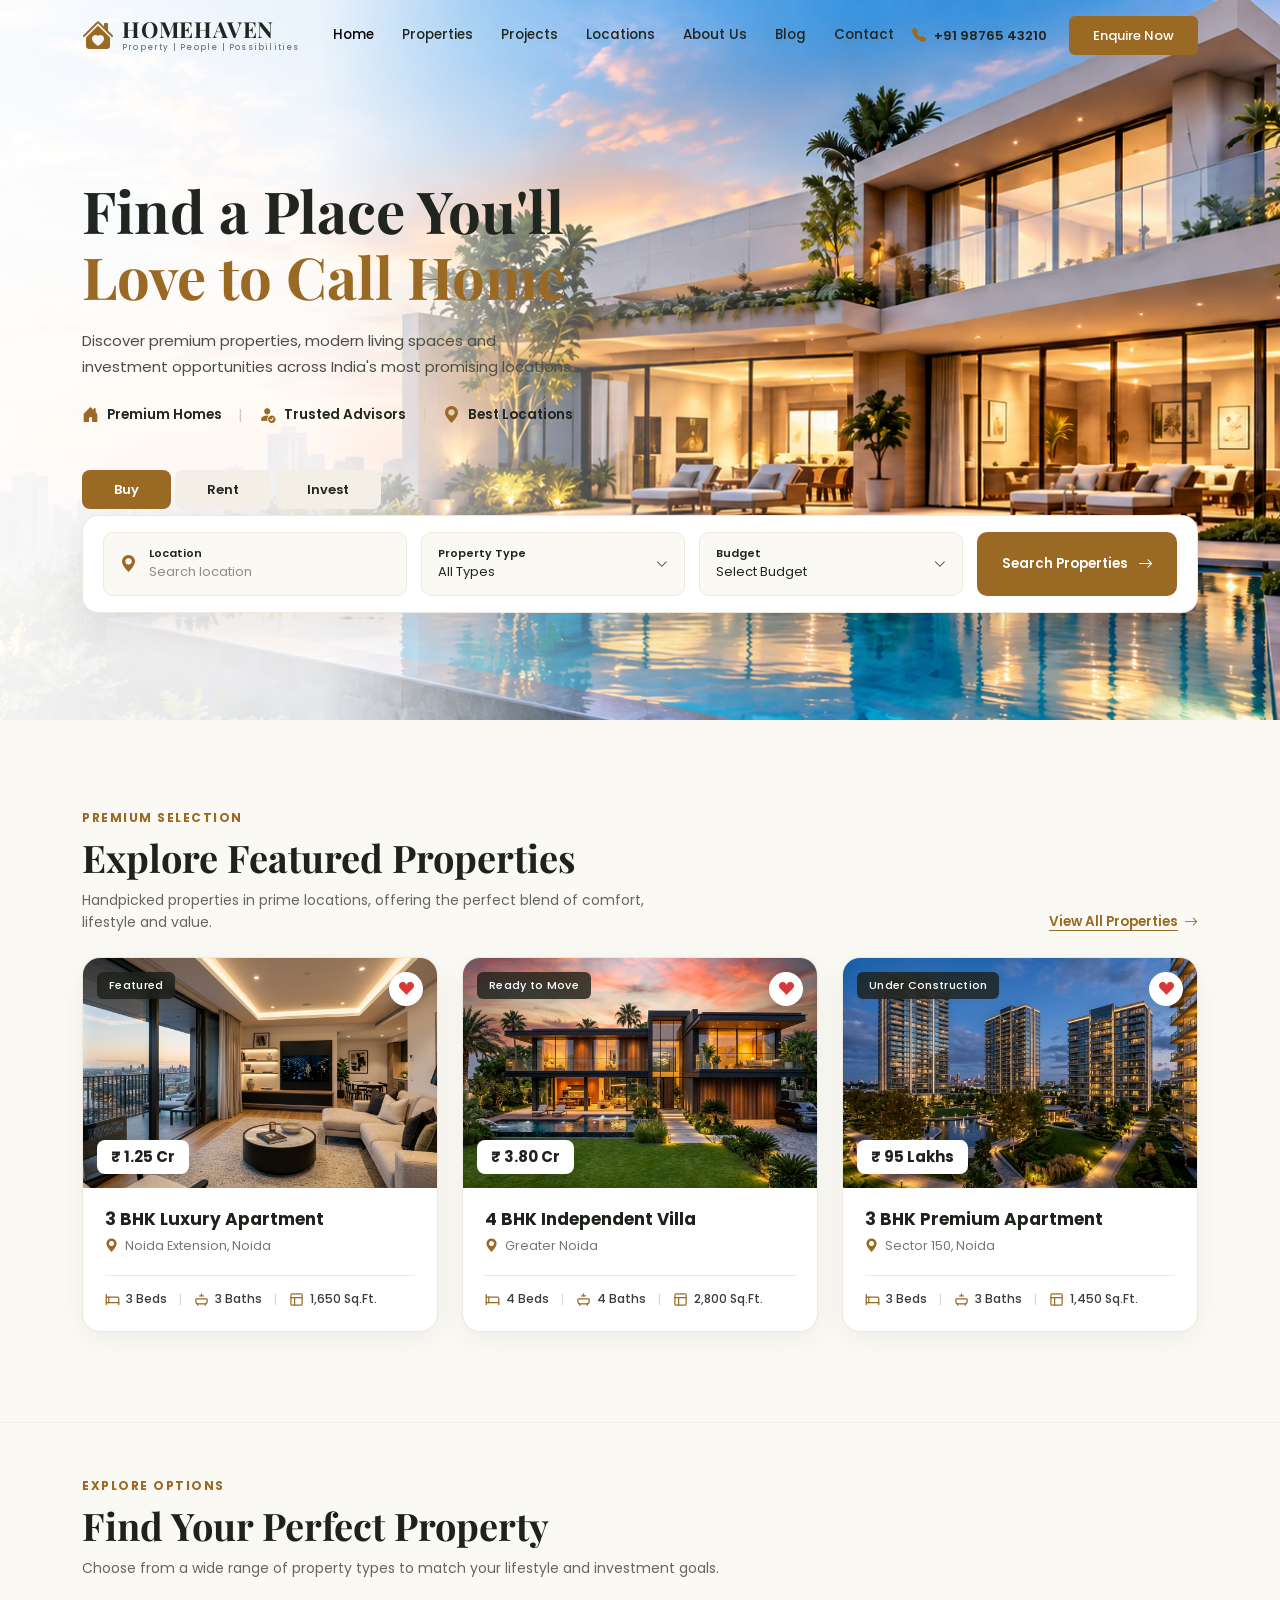
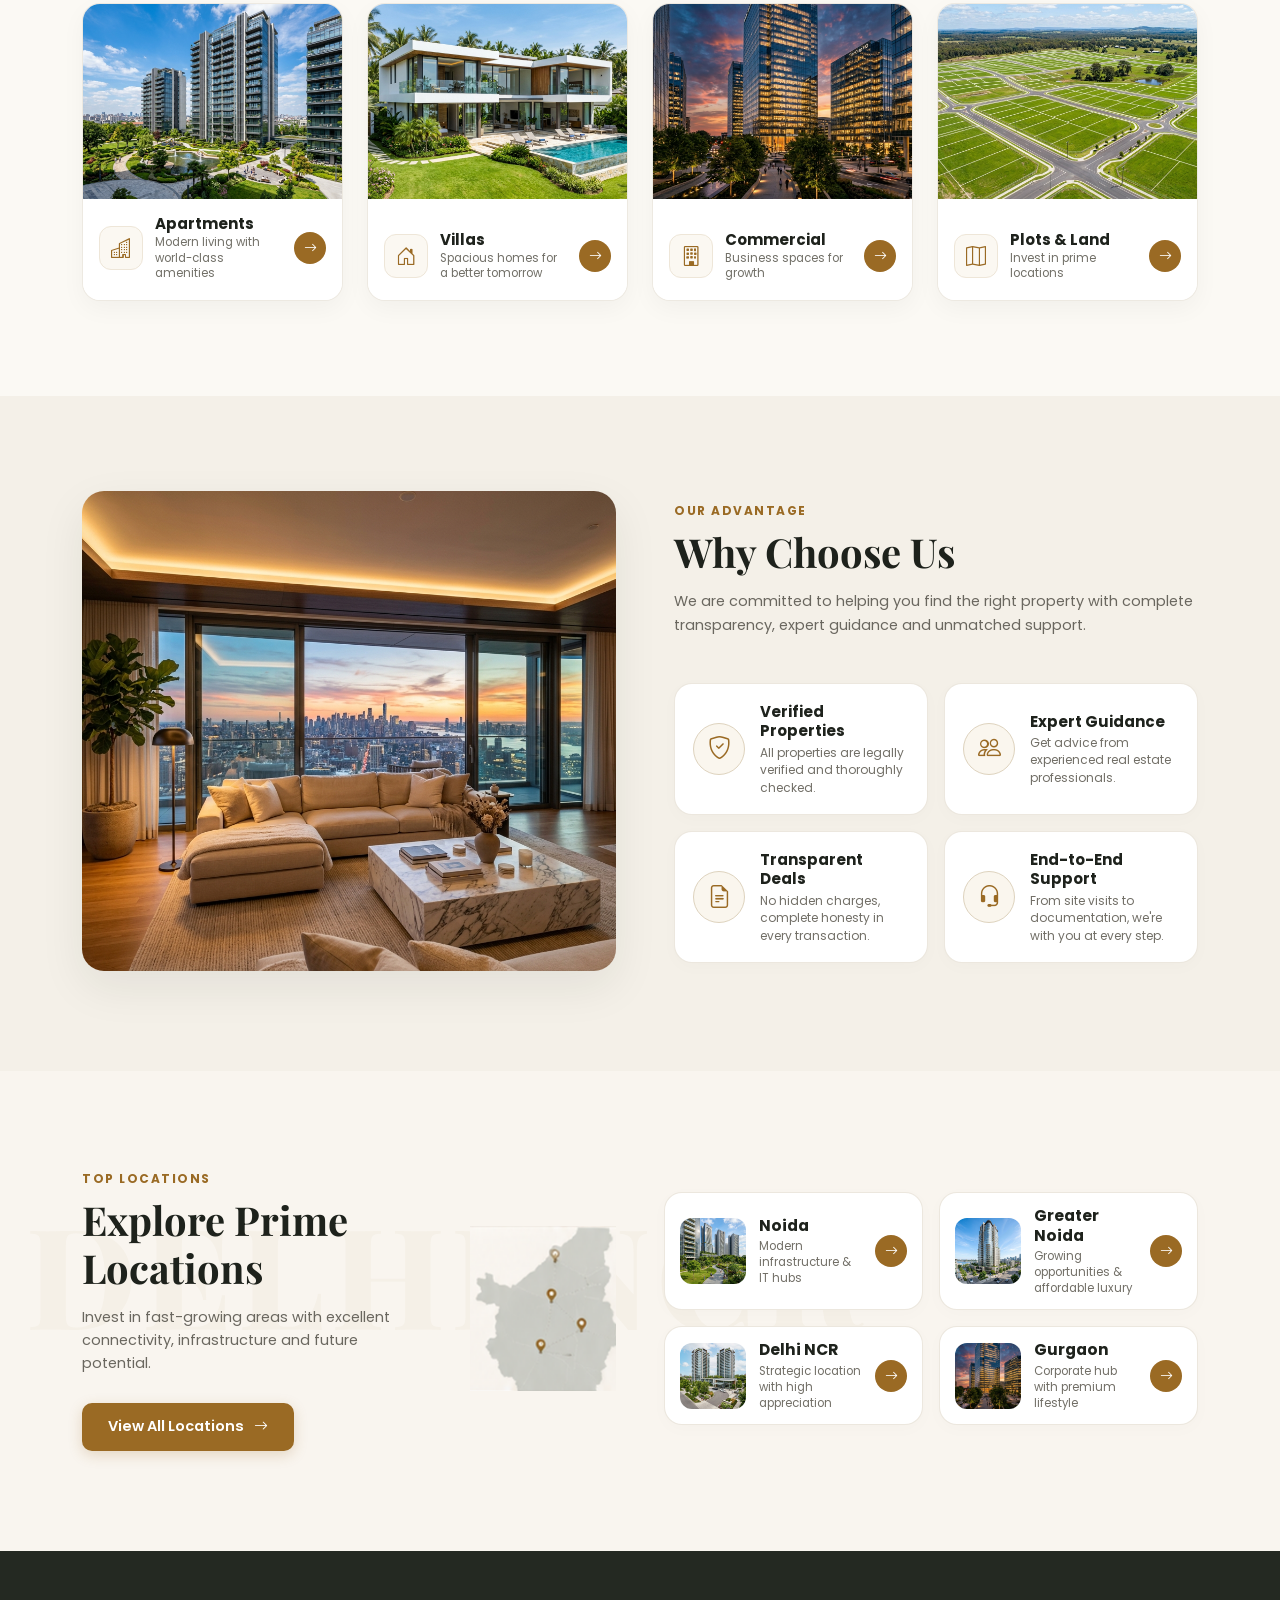
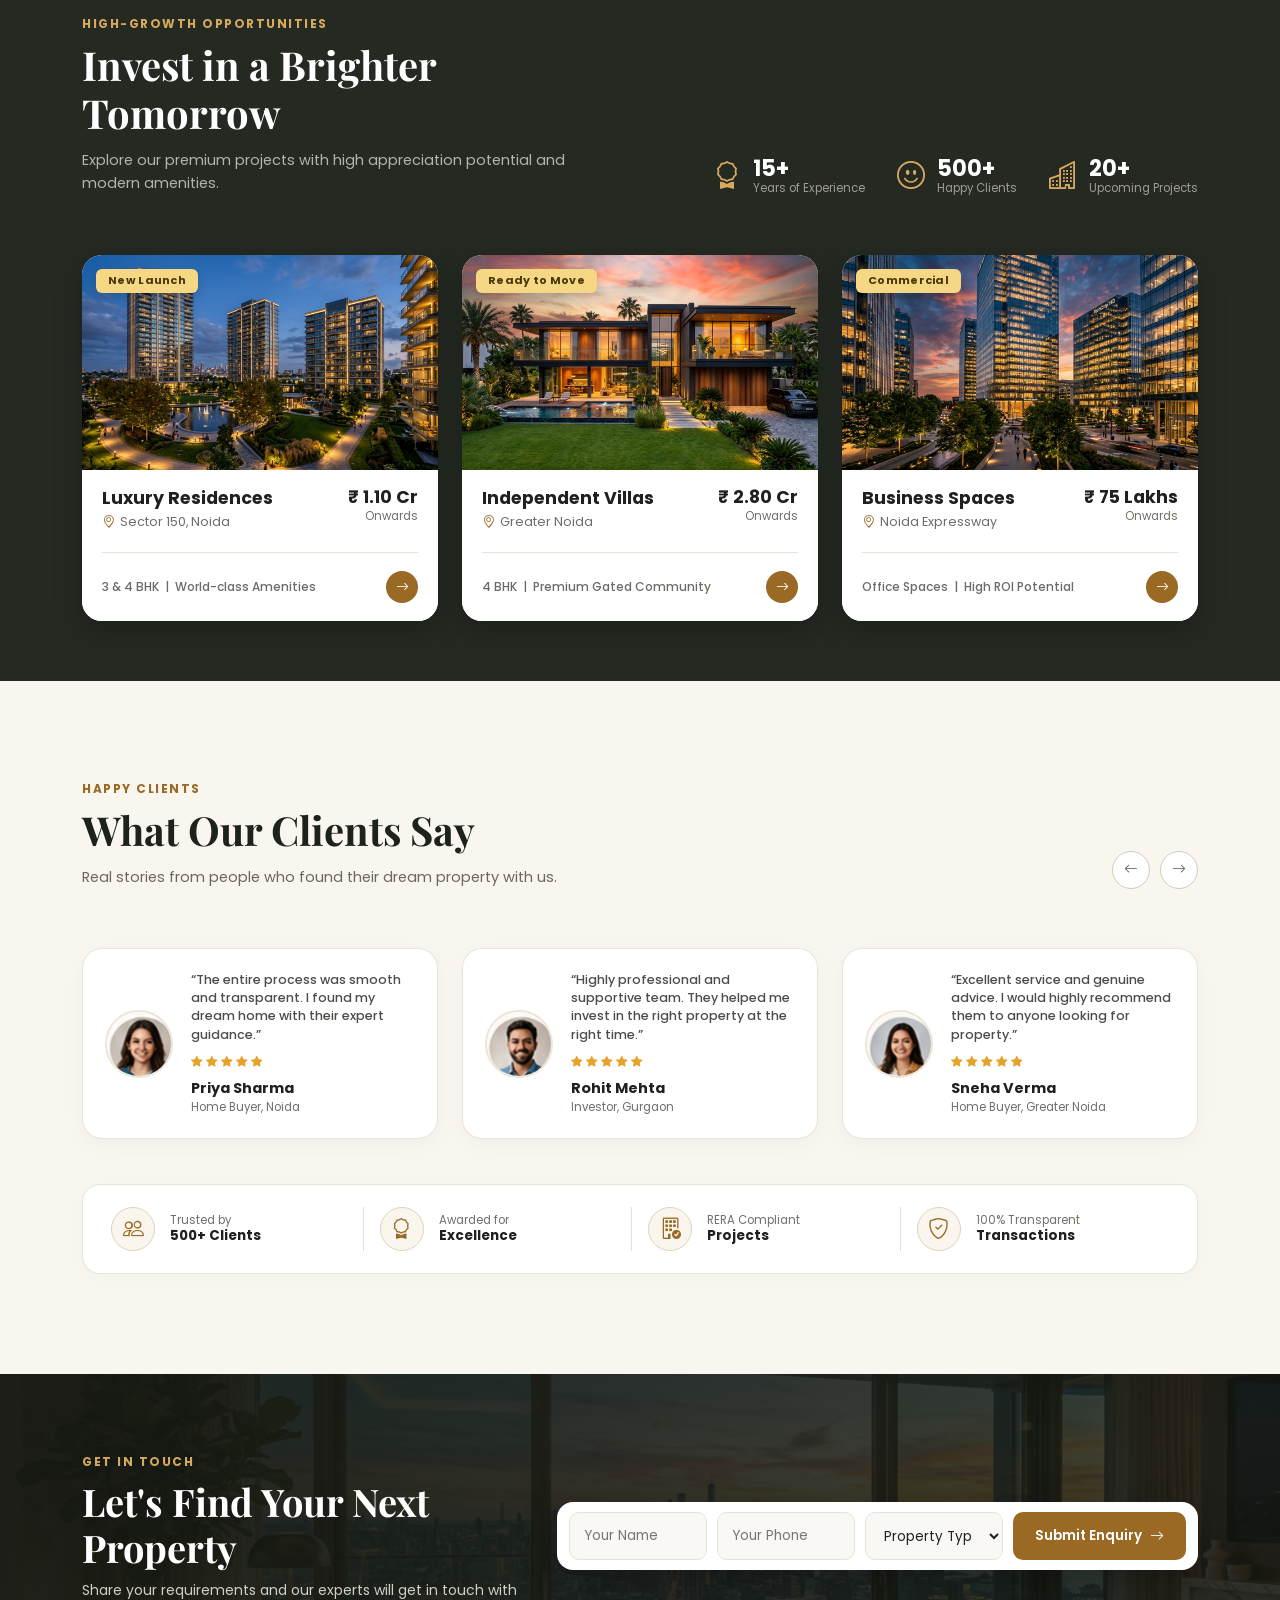
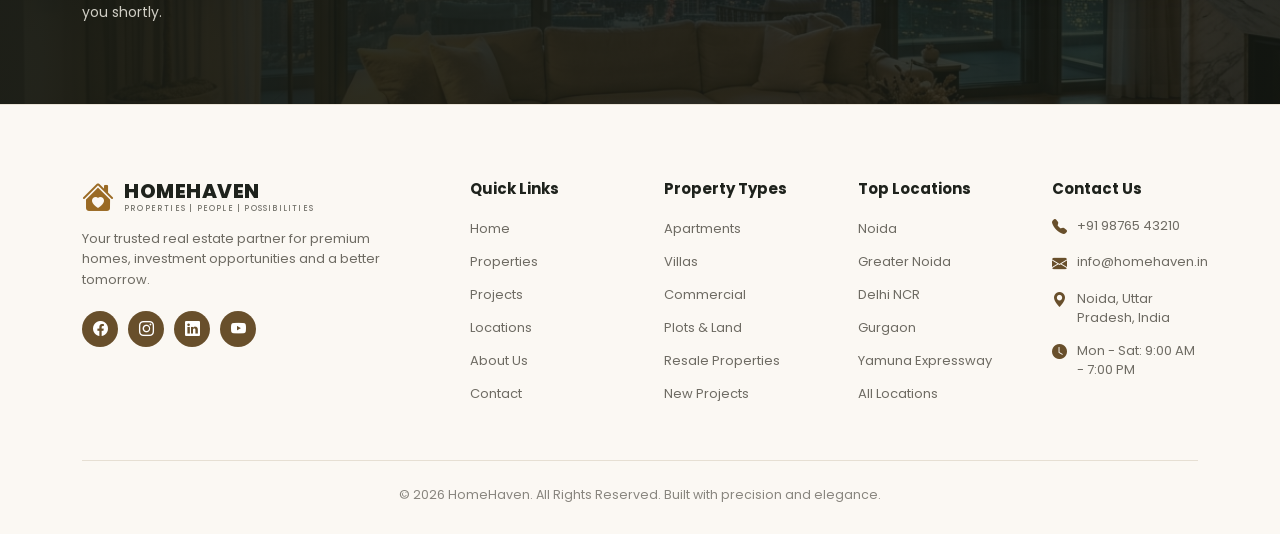
==== index.html @ cf2d2006 "Initial HomeHaven website" ====
<!DOCTYPE html>
<html lang="en">

<head>
    <meta charset="UTF-8">
    <meta name="viewport" content="width=device-width, initial-scale=1.0">

    <title>HomeHaven | Premium Real Estate</title>

    <!-- Bootstrap CSS -->
    <link href="https://cdn.jsdelivr.net/npm/bootstrap@5.3.3/dist/css/bootstrap.min.css" rel="stylesheet">

    <!-- Bootstrap Icons -->
    <link rel="stylesheet" href="https://cdn.jsdelivr.net/npm/bootstrap-icons@1.11.3/font/bootstrap-icons.min.css">

    <!-- Google Fonts -->
    <link rel="preconnect" href="https://fonts.googleapis.com">

    <link
        href="https://fonts.googleapis.com/css2?family=Playfair+Display:wght@400;500;600;700&family=Poppins:wght@300;400;500;600;700&display=swap"
        rel="stylesheet">

    <!-- Main CSS -->
    <link rel="stylesheet" href="css/style.css">

    <!-- Responsive CSS -->
    <link rel="stylesheet" href="css/responsive.css">

</head>

<body>


    <!-- =====================================================
         NAVBAR
    ====================================================== -->

    <header class="main-header">

        <nav class="navbar navbar-expand-lg">

            <div class="container">

                <!-- Logo -->
                <a href="#" class="navbar-brand brand-logo">

                    <div class="brand-icon">
                        <i class="bi bi-house-heart-fill"></i>
                    </div>

                    <div class="brand-content">
                        <h1>HOMEHAVEN</h1>
                        <span>Property | People | Possibilities</span>
                    </div>

                </a>


                <!-- Mobile Toggle -->
                <button class="navbar-toggler" type="button" data-bs-toggle="collapse" data-bs-target="#mainNavbar"
                    aria-controls="mainNavbar" aria-expanded="false" aria-label="Toggle navigation">

                    <i class="bi bi-list"></i>

                </button>


                <!-- Navigation -->
                <div class="collapse navbar-collapse" id="mainNavbar">

                    <ul class="navbar-nav mx-auto">

                        <li class="nav-item">
                            <a class="nav-link active" href="#home">
                                Home
                            </a>
                        </li>

                        <li class="nav-item">
                            <a class="nav-link" href="#properties">
                                Properties
                            </a>
                        </li>

                        <li class="nav-item">
                            <a class="nav-link" href="#projects">
                                Projects
                            </a>
                        </li>

                        <li class="nav-item">
                            <a class="nav-link" href="#locations">
                                Locations
                            </a>
                        </li>

                        <li class="nav-item">
                            <a class="nav-link" href="#about">
                                About Us
                            </a>
                        </li>

                        <li class="nav-item">
                            <a class="nav-link" href="#blog">
                                Blog
                            </a>
                        </li>

                        <li class="nav-item">
                            <a class="nav-link" href="#contact">
                                Contact
                            </a>
                        </li>

                    </ul>


                    <!-- Navbar Right -->
                    <div class="navbar-right">

                        <a href="tel:+919876543210" class="phone-link">
                            <i class="bi bi-telephone-fill"></i>
                            <span>+91 98765 43210</span>
                        </a>

                        <a href="#contact" class="btn-enquire">
                            Enquire Now
                        </a>

                    </div>

                </div>

            </div>

        </nav>

    </header>



    <!-- =====================================================
         HERO SECTION
    ====================================================== -->

    <main>

        <section class="hero-section" id="home">

            <!-- Background Overlay -->
            <div class="hero-overlay"></div>


            <div class="container hero-container">

                <div class="row align-items-center">

                    <!-- Hero Content -->
                    <div class="col-lg-7">

                        <div class="hero-content">

                            <h1 class="hero-title">
                                Find a Place You'll
                                <br>
                                <span>Love to Call Home</span>
                            </h1>

                            <p class="hero-description">
                                Discover premium properties, modern living spaces and
                                <br class="d-none d-md-block">
                                investment opportunities across India's most promising locations.
                            </p>

                            <!-- Hero Features -->
                            <div class="hero-features">

                                <div class="hero-feature">
                                    <i class="bi bi-house-door-fill"></i>
                                    <span>Premium Homes</span>
                                </div>

                                <span class="feature-divider">|</span>

                                <div class="hero-feature">
                                    <i class="bi bi-person-fill-check"></i>
                                    <span>Trusted Advisors</span>
                                </div>

                                <span class="feature-divider">|</span>

                                <div class="hero-feature">
                                    <i class="bi bi-geo-alt-fill"></i>
                                    <span>Best Locations</span>
                                </div>

                            </div>

                        </div>

                    </div>

                </div>


                <!-- =================================================
                     PROPERTY SEARCH BOX
                ================================================== -->

                <div class="property-search-wrapper">

                    <!-- Search Tabs -->
                    <div class="search-tabs">

                        <button type="button" class="search-tab active" data-search-type="buy">
                            Buy
                        </button>

                        <button type="button" class="search-tab" data-search-type="rent">
                            Rent
                        </button>

                        <button type="button" class="search-tab" data-search-type="invest">
                            Invest
                        </button>

                    </div>


                    <!-- Search Form Card -->
                    <div class="search-card">

                        <form class="property-search-form">

                            <!-- Location -->
                            <div class="search-field-box">

                                <div class="search-field-icon">
                                    <i class="bi bi-geo-alt-fill"></i>
                                </div>

                                <div class="search-field-inner">
                                    <label for="searchLocation" class="field-label">Location</label>
                                    <input type="text" id="searchLocation" name="location" placeholder="Search location" class="field-input">
                                </div>

                            </div>


                            <!-- Property Type -->
                            <div class="search-field-box">

                                <div class="search-field-inner">
                                    <label for="searchType" class="field-label">Property Type</label>
                                    <select id="searchType" name="propertyType" class="field-select">
                                        <option value="all">All Types</option>
                                        <option value="apartment">Apartments</option>
                                        <option value="villa">Villas</option>
                                        <option value="commercial">Commercial</option>
                                        <option value="plots">Plots & Land</option>
                                    </select>
                                </div>

                                <i class="bi bi-chevron-down field-chevron"></i>

                            </div>


                            <!-- Budget -->
                            <div class="search-field-box">

                                <div class="search-field-inner">
                                    <label for="searchBudget" class="field-label">Budget</label>
                                    <select id="searchBudget" name="budget" class="field-select">
                                        <option value="">Select Budget</option>
                                        <option value="under-50l">Under ₹50 Lakhs</option>
                                        <option value="50l-1cr">₹50 Lakhs - ₹1 Cr</option>
                                        <option value="1cr-2cr">₹1 Cr - ₹2 Cr</option>
                                        <option value="2cr-plus">₹2 Cr+</option>
                                    </select>
                                </div>

                                <i class="bi bi-chevron-down field-chevron"></i>

                            </div>


                            <!-- Search Button -->
                            <button type="submit" class="search-submit-btn">
                                <span>Search Properties</span>
                                <i class="bi bi-arrow-right"></i>
                            </button>

                        </form>

                    </div>

                </div>

            </div>

        </section>


        <!-- =====================================================
             SECTION 02: FEATURED PROPERTIES
        ====================================================== -->

        <section id="properties" class="featured-properties-section">

            <div class="container">

                <!-- Section Header -->
                <div class="row align-items-end section-header-row mb-4">

                    <div class="col-lg-8">
                        <span class="section-tag-gold">PREMIUM SELECTION</span>
                        <h2 class="featured-section-title">Explore Featured Properties</h2>
                        <p class="featured-section-desc">
                            Handpicked properties in prime locations, offering the perfect blend of comfort, lifestyle and value.
                        </p>
                    </div>

                    <div class="col-lg-4 text-lg-end mt-3 mt-lg-0">
                        <a href="#properties" class="view-all-link">
                            View All Properties <i class="bi bi-arrow-right"></i>
                        </a>
                    </div>

                </div>


                <!-- Property Cards Row -->
                <div class="row g-4">

                    <!-- Property Card 1 -->
                    <div class="col-lg-4 col-md-6">

                        <div class="featured-property-card">

                            <div class="property-img-wrap">

                                <img src="images/property-1.jpg" alt="3 BHK Luxury Apartment" loading="lazy">

                                <span class="property-tag-badge">Featured</span>

                                <button type="button" class="wishlist-btn active" title="Save Property" aria-label="Save Property">
                                    <i class="bi bi-suit-heart-fill"></i>
                                </button>

                                <div class="property-price-badge">
                                    ₹ 1.25 Cr
                                </div>

                            </div>

                            <div class="property-info-wrap">

                                <h3 class="property-card-name">3 BHK Luxury Apartment</h3>

                                <div class="property-location-tag">
                                    <i class="bi bi-geo-alt-fill"></i>
                                    <span>Noida Extension, Noida</span>
                                </div>

                                <div class="property-spec-chips">

                                    <div class="spec-unit">
                                        <svg width="15" height="15" viewBox="0 0 24 24" fill="none" stroke="currentColor" stroke-width="2" stroke-linecap="round" stroke-linejoin="round"><path d="M2 4v16"/><path d="M2 8h18a2 2 0 0 1 2 2v10"/><path d="M2 17h20"/><path d="M6 8v9"/></svg>
                                        <span>3 Beds</span>
                                    </div>

                                    <span class="spec-sep">|</span>

                                    <div class="spec-unit">
                                        <svg width="15" height="15" viewBox="0 0 24 24" fill="none" stroke="currentColor" stroke-width="2" stroke-linecap="round" stroke-linejoin="round"><path d="M9 6h6"/><path d="M12 3v3"/><path d="M4 11h16a1 1 0 0 1 1 1v3a4 4 0 0 1-4 4H7a4 4 0 0 1-4-4v-3a1 1 0 0 1 1-1z"/><path d="M6 19v2"/><path d="M18 19v2"/></svg>
                                        <span>3 Baths</span>
                                    </div>

                                    <span class="spec-sep">|</span>

                                    <div class="spec-unit">
                                        <svg width="15" height="15" viewBox="0 0 24 24" fill="none" stroke="currentColor" stroke-width="2"><rect x="3" y="3" width="18" height="18" rx="2"/><path d="M3 9h18"/><path d="M9 21V9"/></svg>
                                        <span>1,650 Sq.Ft.</span>
                                    </div>

                                </div>

                            </div>

                        </div>

                    </div>


                    <!-- Property Card 2 -->
                    <div class="col-lg-4 col-md-6">

                        <div class="featured-property-card">

                            <div class="property-img-wrap">

                                <img src="images/property-2.jpg" alt="4 BHK Independent Villa" loading="lazy">

                                <span class="property-tag-badge">Ready to Move</span>

                                <button type="button" class="wishlist-btn active" title="Save Property" aria-label="Save Property">
                                    <i class="bi bi-suit-heart-fill"></i>
                                </button>

                                <div class="property-price-badge">
                                    ₹ 3.80 Cr
                                </div>

                            </div>

                            <div class="property-info-wrap">

                                <h3 class="property-card-name">4 BHK Independent Villa</h3>

                                <div class="property-location-tag">
                                    <i class="bi bi-geo-alt-fill"></i>
                                    <span>Greater Noida</span>
                                </div>

                                <div class="property-spec-chips">

                                    <div class="spec-unit">
                                        <svg width="15" height="15" viewBox="0 0 24 24" fill="none" stroke="currentColor" stroke-width="2" stroke-linecap="round" stroke-linejoin="round"><path d="M2 4v16"/><path d="M2 8h18a2 2 0 0 1 2 2v10"/><path d="M2 17h20"/><path d="M6 8v9"/></svg>
                                        <span>4 Beds</span>
                                    </div>

                                    <span class="spec-sep">|</span>

                                    <div class="spec-unit">
                                        <svg width="15" height="15" viewBox="0 0 24 24" fill="none" stroke="currentColor" stroke-width="2" stroke-linecap="round" stroke-linejoin="round"><path d="M9 6h6"/><path d="M12 3v3"/><path d="M4 11h16a1 1 0 0 1 1 1v3a4 4 0 0 1-4 4H7a4 4 0 0 1-4-4v-3a1 1 0 0 1 1-1z"/><path d="M6 19v2"/><path d="M18 19v2"/></svg>
                                        <span>4 Baths</span>
                                    </div>

                                    <span class="spec-sep">|</span>

                                    <div class="spec-unit">
                                        <svg width="15" height="15" viewBox="0 0 24 24" fill="none" stroke="currentColor" stroke-width="2"><rect x="3" y="3" width="18" height="18" rx="2"/><path d="M3 9h18"/><path d="M9 21V9"/></svg>
                                        <span>2,800 Sq.Ft.</span>
                                    </div>

                                </div>

                            </div>

                        </div>

                    </div>


                    <!-- Property Card 3 -->
                    <div class="col-lg-4 col-md-6">

                        <div class="featured-property-card">

                            <div class="property-img-wrap">

                                <img src="images/property-3.jpg" alt="3 BHK Premium Apartment" loading="lazy">

                                <span class="property-tag-badge">Under Construction</span>

                                <button type="button" class="wishlist-btn active" title="Save Property" aria-label="Save Property">
                                    <i class="bi bi-suit-heart-fill"></i>
                                </button>

                                <div class="property-price-badge">
                                    ₹ 95 Lakhs
                                </div>

                            </div>

                            <div class="property-info-wrap">

                                <h3 class="property-card-name">3 BHK Premium Apartment</h3>

                                <div class="property-location-tag">
                                    <i class="bi bi-geo-alt-fill"></i>
                                    <span>Sector 150, Noida</span>
                                </div>

                                <div class="property-spec-chips">

                                    <div class="spec-unit">
                                        <svg width="15" height="15" viewBox="0 0 24 24" fill="none" stroke="currentColor" stroke-width="2" stroke-linecap="round" stroke-linejoin="round"><path d="M2 4v16"/><path d="M2 8h18a2 2 0 0 1 2 2v10"/><path d="M2 17h20"/><path d="M6 8v9"/></svg>
                                        <span>3 Beds</span>
                                    </div>

                                    <span class="spec-sep">|</span>

                                    <div class="spec-unit">
                                        <svg width="15" height="15" viewBox="0 0 24 24" fill="none" stroke="currentColor" stroke-width="2" stroke-linecap="round" stroke-linejoin="round"><path d="M9 6h6"/><path d="M12 3v3"/><path d="M4 11h16a1 1 0 0 1 1 1v3a4 4 0 0 1-4 4H7a4 4 0 0 1-4-4v-3a1 1 0 0 1 1-1z"/><path d="M6 19v2"/><path d="M18 19v2"/></svg>
                                        <span>3 Baths</span>
                                    </div>

                                    <span class="spec-sep">|</span>

                                    <div class="spec-unit">
                                        <svg width="15" height="15" viewBox="0 0 24 24" fill="none" stroke="currentColor" stroke-width="2"><rect x="3" y="3" width="18" height="18" rx="2"/><path d="M3 9h18"/><path d="M9 21V9"/></svg>
                                        <span>1,450 Sq.Ft.</span>
                                    </div>

                                </div>

                            </div>

                        </div>

                    </div>

                </div>

            </div>

        </section>


        <!-- =====================================================
             SECTION 03: EXPLORE PROPERTY TYPES
        ====================================================== -->

        <section id="types" class="property-types-section">

            <div class="container">

                <!-- Section Header -->
                <div class="section-header-wrap mb-4">
                    <span class="section-tag-gold">EXPLORE OPTIONS</span>
                    <h2 class="types-section-title">Find Your Perfect Property</h2>
                    <p class="types-section-desc">
                        Choose from a wide range of property types to match your lifestyle and investment goals.
                    </p>
                </div>


                <!-- Property Types Grid -->
                <div class="row g-4">

                    <!-- Card 1: Apartments -->
                    <div class="col-lg-3 col-md-6">

                        <div class="property-type-card">

                            <div class="type-card-img">
                                <img src="images/cat-1.jpg" alt="Apartments" loading="lazy">
                            </div>

                            <div class="type-card-body">

                                <div class="type-icon-box">
                                    <i class="bi bi-buildings"></i>
                                </div>

                                <div class="type-text-wrap">
                                    <h3 class="type-title">Apartments</h3>
                                    <p class="type-desc">Modern living with world-class amenities</p>
                                </div>

                                <a href="#properties" class="type-arrow-btn" aria-label="Explore Apartments" title="Explore Apartments">
                                    <i class="bi bi-arrow-right"></i>
                                </a>

                            </div>

                        </div>

                    </div>


                    <!-- Card 2: Villas -->
                    <div class="col-lg-3 col-md-6">

                        <div class="property-type-card">

                            <div class="type-card-img">
                                <img src="images/cat-2.jpg" alt="Villas" loading="lazy">
                            </div>

                            <div class="type-card-body">

                                <div class="type-icon-box">
                                    <i class="bi bi-house-door"></i>
                                </div>

                                <div class="type-text-wrap">
                                    <h3 class="type-title">Villas</h3>
                                    <p class="type-desc">Spacious homes for a better tomorrow</p>
                                </div>

                                <a href="#properties" class="type-arrow-btn" aria-label="Explore Villas" title="Explore Villas">
                                    <i class="bi bi-arrow-right"></i>
                                </a>

                            </div>

                        </div>

                    </div>


                    <!-- Card 3: Commercial -->
                    <div class="col-lg-3 col-md-6">

                        <div class="property-type-card">

                            <div class="type-card-img">
                                <img src="images/cat-3.jpg" alt="Commercial" loading="lazy">
                            </div>

                            <div class="type-card-body">

                                <div class="type-icon-box">
                                    <i class="bi bi-building"></i>
                                </div>

                                <div class="type-text-wrap">
                                    <h3 class="type-title">Commercial</h3>
                                    <p class="type-desc">Business spaces for growth</p>
                                </div>

                                <a href="#properties" class="type-arrow-btn" aria-label="Explore Commercial" title="Explore Commercial">
                                    <i class="bi bi-arrow-right"></i>
                                </a>

                            </div>

                        </div>

                    </div>


                    <!-- Card 4: Plots & Land -->
                    <div class="col-lg-3 col-md-6">

                        <div class="property-type-card">

                            <div class="type-card-img">
                                <img src="images/cat-4.jpg" alt="Plots & Land" loading="lazy">
                            </div>

                            <div class="type-card-body">

                                <div class="type-icon-box">
                                    <i class="bi bi-map"></i>
                                </div>

                                <div class="type-text-wrap">
                                    <h3 class="type-title">Plots & Land</h3>
                                    <p class="type-desc">Invest in prime locations</p>
                                </div>

                                <a href="#properties" class="type-arrow-btn" aria-label="Explore Plots & Land" title="Explore Plots & Land">
                                    <i class="bi bi-arrow-right"></i>
                                </a>

                            </div>

                        </div>

                    </div>

                </div>

            </div>

        </section>


        <!-- =====================================================
             SECTION 04: WHY CHOOSE US
        ====================================================== -->

        <section id="about" class="why-choose-section">

            <div class="container">

                <div class="row align-items-center g-5">

                    <!-- Left Column: Featured Image -->
                    <div class="col-lg-6">

                        <div class="why-choose-img-box">
                            <img src="images/why-choose-us.jpg" alt="Luxury Living Space" loading="lazy">
                        </div>

                    </div>


                    <!-- Right Column: Content & 2x2 Feature Grid -->
                    <div class="col-lg-6">

                        <div class="why-choose-content">

                            <span class="section-tag-gold">OUR ADVANTAGE</span>

                            <h2 class="why-choose-title">Why Choose Us</h2>

                            <p class="why-choose-desc">
                                We are committed to helping you find the right property with complete transparency, expert guidance and unmatched support.
                            </p>


                            <!-- 2x2 Features Grid -->
                            <div class="row g-3 why-features-grid">

                                <!-- Feature 1: Verified Properties -->
                                <div class="col-sm-6">

                                    <div class="why-feature-card">

                                        <div class="why-icon-box">
                                            <i class="bi bi-shield-check"></i>
                                        </div>

                                        <div class="why-card-text">
                                            <h3 class="why-card-title">Verified Properties</h3>
                                            <p class="why-card-desc">All properties are legally verified and thoroughly checked.</p>
                                        </div>

                                    </div>

                                </div>


                                <!-- Feature 2: Expert Guidance -->
                                <div class="col-sm-6">

                                    <div class="why-feature-card">

                                        <div class="why-icon-box">
                                            <i class="bi bi-people"></i>
                                        </div>

                                        <div class="why-card-text">
                                            <h3 class="why-card-title">Expert Guidance</h3>
                                            <p class="why-card-desc">Get advice from experienced real estate professionals.</p>
                                        </div>

                                    </div>

                                </div>


                                <!-- Feature 3: Transparent Deals -->
                                <div class="col-sm-6">

                                    <div class="why-feature-card">

                                        <div class="why-icon-box">
                                            <i class="bi bi-file-earmark-text"></i>
                                        </div>

                                        <div class="why-card-text">
                                            <h3 class="why-card-title">Transparent Deals</h3>
                                            <p class="why-card-desc">No hidden charges, complete honesty in every transaction.</p>
                                        </div>

                                    </div>

                                </div>


                                <!-- Feature 4: End-to-End Support -->
                                <div class="col-sm-6">

                                    <div class="why-feature-card">

                                        <div class="why-icon-box">
                                            <i class="bi bi-headset"></i>
                                        </div>

                                        <div class="why-card-text">
                                            <h3 class="why-card-title">End-to-End Support</h3>
                                            <p class="why-card-desc">From site visits to documentation, we're with you at every step.</p>
                                        </div>

                                    </div>

                                </div>

                            </div>

                        </div>

                    </div>

                </div>

            </div>

        </section>


        <!-- =====================================================
             SECTION 05: EXPLORE PRIME LOCATIONS
        ====================================================== -->

        <section id="locations" class="prime-locations-section">

            <!-- Elegant background watermark -->
            <div class="locations-watermark">DELHI NCR</div>

            <div class="container position-relative">

                <div class="row align-items-center g-4 g-xl-5">

                    <!-- Left Column: Title, Description & CTA -->
                    <div class="col-lg-4 col-xl-4">

                        <div class="locations-header-content">

                            <span class="section-tag-gold">TOP LOCATIONS</span>

                            <h2 class="locations-title">Explore Prime Locations</h2>

                            <p class="locations-desc">
                                Invest in fast-growing areas with excellent connectivity, infrastructure and future potential.
                            </p>

                            <a href="#properties" class="btn-view-locations">
                                <span>View All Locations</span>
                                <i class="bi bi-arrow-right"></i>
                            </a>

                        </div>

                    </div>


                    <!-- Center Column: Regional Map Image -->
                    <div class="col-lg-2 col-xl-2 d-none d-lg-flex justify-content-center align-items-center">

                        <div class="locations-map-visual">
                            <img src="images/locations-map.png" alt="Prime Locations Regional Map" class="locations-map-img" loading="lazy">
                        </div>

                    </div>


                    <!-- Right Column: 2x2 Location Cards Grid -->
                    <div class="col-lg-6 col-xl-6">

                        <div class="row g-3 location-cards-grid">

                            <!-- Card 1: Noida -->
                            <div class="col-sm-6">

                                <div class="location-card" data-location="noida">

                                    <div class="location-card-img">
                                        <img src="images/loc-noida.jpg" alt="Noida Properties" loading="lazy">
                                    </div>

                                    <div class="location-card-info">
                                        <h3 class="location-card-title">Noida</h3>
                                        <p class="location-card-desc">Modern infrastructure & IT hubs</p>
                                    </div>

                                    <a href="#properties" class="location-card-btn" aria-label="Explore Noida Properties">
                                        <i class="bi bi-arrow-right"></i>
                                    </a>

                                </div>

                            </div>


                            <!-- Card 2: Greater Noida -->
                            <div class="col-sm-6">

                                <div class="location-card" data-location="greater-noida">

                                    <div class="location-card-img">
                                        <img src="images/loc-greater-noida.jpg" alt="Greater Noida Properties" loading="lazy">
                                    </div>

                                    <div class="location-card-info">
                                        <h3 class="location-card-title">Greater Noida</h3>
                                        <p class="location-card-desc">Growing opportunities & affordable luxury</p>
                                    </div>

                                    <a href="#properties" class="location-card-btn" aria-label="Explore Greater Noida Properties">
                                        <i class="bi bi-arrow-right"></i>
                                    </a>

                                </div>

                            </div>


                            <!-- Card 3: Delhi NCR -->
                            <div class="col-sm-6">

                                <div class="location-card" data-location="delhi-ncr">

                                    <div class="location-card-img">
                                        <img src="images/loc-delhi-ncr.jpg" alt="Delhi NCR Properties" loading="lazy">
                                    </div>

                                    <div class="location-card-info">
                                        <h3 class="location-card-title">Delhi NCR</h3>
                                        <p class="location-card-desc">Strategic location with high appreciation</p>
                                    </div>

                                    <a href="#properties" class="location-card-btn" aria-label="Explore Delhi NCR Properties">
                                        <i class="bi bi-arrow-right"></i>
                                    </a>

                                </div>

                            </div>


                            <!-- Card 4: Gurgaon -->
                            <div class="col-sm-6">

                                <div class="location-card" data-location="gurgaon">

                                    <div class="location-card-img">
                                        <img src="images/loc-gurgaon.jpg" alt="Gurgaon Properties" loading="lazy">
                                    </div>

                                    <div class="location-card-info">
                                        <h3 class="location-card-title">Gurgaon</h3>
                                        <p class="location-card-desc">Corporate hub with premium lifestyle</p>
                                    </div>

                                    <a href="#properties" class="location-card-btn" aria-label="Explore Gurgaon Properties">
                                        <i class="bi bi-arrow-right"></i>
                                    </a>

                                </div>

                            </div>

                        </div>

                    </div>

                </div>

            </div>

        </section>


        <!-- =====================================================
             SECTION 06: HIGH-GROWTH OPPORTUNITIES / PROJECTS
        ====================================================== -->

        <section id="projects" class="growth-projects-section">

            <div class="container">

                <!-- Header Row: Title & Subtitle on Left, Stats on Right -->
                <div class="row align-items-end justify-content-between g-4 growth-header-row">

                    <!-- Left: Headings -->
                    <div class="col-lg-6">

                        <span class="section-tag-gold-light">HIGH-GROWTH OPPORTUNITIES</span>

                        <h2 class="growth-title">Invest in a Brighter Tomorrow</h2>

                        <p class="growth-desc">
                            Explore our premium projects with high appreciation potential and modern amenities.
                        </p>

                    </div>


                    <!-- Right: Stats Counter Row -->
                    <div class="col-lg-6 col-xl-5">

                        <div class="growth-stats-bar">

                            <!-- Stat 1: Years of Experience -->
                            <div class="growth-stat-box">
                                <div class="growth-stat-icon">
                                    <i class="bi bi-award"></i>
                                </div>
                                <div class="growth-stat-data">
                                    <span class="growth-stat-number">15+</span>
                                    <span class="growth-stat-label">Years of Experience</span>
                                </div>
                            </div>

                            <!-- Stat 2: Happy Clients -->
                            <div class="growth-stat-box">
                                <div class="growth-stat-icon">
                                    <i class="bi bi-emoji-smile"></i>
                                </div>
                                <div class="growth-stat-data">
                                    <span class="growth-stat-number">500+</span>
                                    <span class="growth-stat-label">Happy Clients</span>
                                </div>
                            </div>

                            <!-- Stat 3: Upcoming Projects -->
                            <div class="growth-stat-box">
                                <div class="growth-stat-icon">
                                    <i class="bi bi-buildings"></i>
                                </div>
                                <div class="growth-stat-data">
                                    <span class="growth-stat-number">20+</span>
                                    <span class="growth-stat-label">Upcoming Projects</span>
                                </div>
                            </div>

                        </div>

                    </div>

                </div>


                <!-- Projects Cards Grid (3 Columns) -->
                <div class="row g-4 growth-cards-row">

                    <!-- Card 1: Luxury Residences -->
                    <div class="col-lg-4 col-md-6">

                        <div class="growth-card">

                            <div class="growth-card-img">
                                <span class="growth-card-badge">New Launch</span>
                                <img src="images/project-1.jpg" alt="Luxury Residences Sector 150 Noida" loading="lazy">
                            </div>

                            <div class="growth-card-body">

                                <div class="d-flex justify-content-between align-items-start mb-2">
                                    <div>
                                        <h3 class="growth-card-title">Luxury Residences</h3>
                                        <p class="growth-card-location">
                                            <i class="bi bi-geo-alt"></i> Sector 150, Noida
                                        </p>
                                    </div>
                                    <div class="text-end">
                                        <span class="growth-card-price">₹ 1.10 Cr</span>
                                        <span class="growth-card-onwards">Onwards</span>
                                    </div>
                                </div>

                                <div class="growth-card-divider"></div>

                                <div class="d-flex justify-content-between align-items-center pt-2">
                                    <span class="growth-card-specs">3 &amp; 4 BHK &nbsp;|&nbsp; World-class Amenities</span>
                                    <a href="#contact" class="growth-card-arrow" aria-label="Explore Luxury Residences">
                                        <i class="bi bi-arrow-right"></i>
                                    </a>
                                </div>

                            </div>

                        </div>

                    </div>


                    <!-- Card 2: Independent Villas -->
                    <div class="col-lg-4 col-md-6">

                        <div class="growth-card">

                            <div class="growth-card-img">
                                <span class="growth-card-badge">Ready to Move</span>
                                <img src="images/project-2.jpg" alt="Independent Villas Greater Noida" loading="lazy">
                            </div>

                            <div class="growth-card-body">

                                <div class="d-flex justify-content-between align-items-start mb-2">
                                    <div>
                                        <h3 class="growth-card-title">Independent Villas</h3>
                                        <p class="growth-card-location">
                                            <i class="bi bi-geo-alt"></i> Greater Noida
                                        </p>
                                    </div>
                                    <div class="text-end">
                                        <span class="growth-card-price">₹ 2.80 Cr</span>
                                        <span class="growth-card-onwards">Onwards</span>
                                    </div>
                                </div>

                                <div class="growth-card-divider"></div>

                                <div class="d-flex justify-content-between align-items-center pt-2">
                                    <span class="growth-card-specs">4 BHK &nbsp;|&nbsp; Premium Gated Community</span>
                                    <a href="#contact" class="growth-card-arrow" aria-label="Explore Independent Villas">
                                        <i class="bi bi-arrow-right"></i>
                                    </a>
                                </div>

                            </div>

                        </div>

                    </div>


                    <!-- Card 3: Business Spaces -->
                    <div class="col-lg-4 col-md-6">

                        <div class="growth-card">

                            <div class="growth-card-img">
                                <span class="growth-card-badge">Commercial</span>
                                <img src="images/project-3.jpg" alt="Business Spaces Noida Expressway" loading="lazy">
                            </div>

                            <div class="growth-card-body">

                                <div class="d-flex justify-content-between align-items-start mb-2">
                                    <div>
                                        <h3 class="growth-card-title">Business Spaces</h3>
                                        <p class="growth-card-location">
                                            <i class="bi bi-geo-alt"></i> Noida Expressway
                                        </p>
                                    </div>
                                    <div class="text-end">
                                        <span class="growth-card-price">₹ 75 Lakhs</span>
                                        <span class="growth-card-onwards">Onwards</span>
                                    </div>
                                </div>

                                <div class="growth-card-divider"></div>

                                <div class="d-flex justify-content-between align-items-center pt-2">
                                    <span class="growth-card-specs">Office Spaces &nbsp;|&nbsp; High ROI Potential</span>
                                    <a href="#contact" class="growth-card-arrow" aria-label="Explore Business Spaces">
                                        <i class="bi bi-arrow-right"></i>
                                    </a>
                                </div>

                            </div>

                        </div>

                    </div>

                </div>

            </div>

        </section>


        <!-- =====================================================
             SECTION 07: TESTIMONIALS / WHAT OUR CLIENTS SAY
        ====================================================== -->

        <section id="testimonials" class="testimonials-section">

            <div class="container">

                <!-- Header Row: Title & Subtitle on Left, Slider Buttons on Right -->
                <div class="row align-items-end justify-content-between mb-4 g-3">

                    <div class="col-md-9 col-lg-8">

                        <span class="section-tag-gold">HAPPY CLIENTS</span>

                        <h2 class="testimonials-title">What Our Clients Say</h2>

                        <p class="testimonials-desc">
                            Real stories from people who found their dream property with us.
                        </p>

                    </div>

                    <div class="col-md-3 col-lg-4 text-md-end">

                        <div class="testimonial-nav-group">
                            <button class="testimonial-nav-btn prev-btn" aria-label="Previous testimonial">
                                <i class="bi bi-arrow-left"></i>
                            </button>
                            <button class="testimonial-nav-btn next-btn" aria-label="Next testimonial">
                                <i class="bi bi-arrow-right"></i>
                            </button>
                        </div>

                    </div>

                </div>


                <!-- 3 Testimonial Cards Row -->
                <div class="row g-4 mb-5 testimonials-cards-row">

                    <!-- Testimonial 1: Priya Sharma -->
                    <div class="col-lg-4 col-md-6">

                        <div class="testimonial-card">

                            <div class="testimonial-avatar">
                                <img src="images/client-1.jpg" alt="Priya Sharma" loading="lazy">
                            </div>

                            <div class="testimonial-content">

                                <p class="testimonial-quote">
                                    “The entire process was smooth and transparent. I found my dream home with their expert guidance.”
                                </p>

                                <div class="testimonial-stars">
                                    <i class="bi bi-star-fill"></i>
                                    <i class="bi bi-star-fill"></i>
                                    <i class="bi bi-star-fill"></i>
                                    <i class="bi bi-star-fill"></i>
                                    <i class="bi bi-star-fill"></i>
                                </div>

                                <h3 class="testimonial-name">Priya Sharma</h3>
                                <span class="testimonial-role">Home Buyer, Noida</span>

                            </div>

                        </div>

                    </div>


                    <!-- Testimonial 2: Rohit Mehta -->
                    <div class="col-lg-4 col-md-6">

                        <div class="testimonial-card">

                            <div class="testimonial-avatar">
                                <img src="images/client-2.jpg" alt="Rohit Mehta" loading="lazy">
                            </div>

                            <div class="testimonial-content">

                                <p class="testimonial-quote">
                                    “Highly professional and supportive team. They helped me invest in the right property at the right time.”
                                </p>

                                <div class="testimonial-stars">
                                    <i class="bi bi-star-fill"></i>
                                    <i class="bi bi-star-fill"></i>
                                    <i class="bi bi-star-fill"></i>
                                    <i class="bi bi-star-fill"></i>
                                    <i class="bi bi-star-fill"></i>
                                </div>

                                <h3 class="testimonial-name">Rohit Mehta</h3>
                                <span class="testimonial-role">Investor, Gurgaon</span>

                            </div>

                        </div>

                    </div>


                    <!-- Testimonial 3: Sneha Verma -->
                    <div class="col-lg-4 col-md-6">

                        <div class="testimonial-card">

                            <div class="testimonial-avatar">
                                <img src="images/client-3.jpg" alt="Sneha Verma" loading="lazy">
                            </div>

                            <div class="testimonial-content">

                                <p class="testimonial-quote">
                                    “Excellent service and genuine advice. I would highly recommend them to anyone looking for property.”
                                </p>

                                <div class="testimonial-stars">
                                    <i class="bi bi-star-fill"></i>
                                    <i class="bi bi-star-fill"></i>
                                    <i class="bi bi-star-fill"></i>
                                    <i class="bi bi-star-fill"></i>
                                    <i class="bi bi-star-fill"></i>
                                </div>

                                <h3 class="testimonial-name">Sneha Verma</h3>
                                <span class="testimonial-role">Home Buyer, Greater Noida</span>

                            </div>

                        </div>

                    </div>

                </div>


                <!-- Trust Highlights / Badges Bar -->
                <div class="trust-badges-bar">

                    <div class="row g-3 align-items-center">

                        <!-- Badge 1: Trusted by 500+ Clients -->
                        <div class="col-6 col-md-3">
                            <div class="trust-badge-item">
                                <div class="trust-badge-icon">
                                    <i class="bi bi-people"></i>
                                </div>
                                <div class="trust-badge-text">
                                    <span class="trust-badge-sub">Trusted by</span>
                                    <strong class="trust-badge-title">500+ Clients</strong>
                                </div>
                            </div>
                        </div>

                        <!-- Badge 2: Awarded for Excellence -->
                        <div class="col-6 col-md-3">
                            <div class="trust-badge-item">
                                <div class="trust-badge-icon">
                                    <i class="bi bi-award"></i>
                                </div>
                                <div class="trust-badge-text">
                                    <span class="trust-badge-sub">Awarded for</span>
                                    <strong class="trust-badge-title">Excellence</strong>
                                </div>
                            </div>
                        </div>

                        <!-- Badge 3: RERA Compliant Projects -->
                        <div class="col-6 col-md-3">
                            <div class="trust-badge-item">
                                <div class="trust-badge-icon">
                                    <i class="bi bi-building-check"></i>
                                </div>
                                <div class="trust-badge-text">
                                    <span class="trust-badge-sub">RERA Compliant</span>
                                    <strong class="trust-badge-title">Projects</strong>
                                </div>
                            </div>
                        </div>

                        <!-- Badge 4: 100% Transparent Transactions -->
                        <div class="col-6 col-md-3">
                            <div class="trust-badge-item border-0">
                                <div class="trust-badge-icon">
                                    <i class="bi bi-shield-check"></i>
                                </div>
                                <div class="trust-badge-text">
                                    <span class="trust-badge-sub">100% Transparent</span>
                                    <strong class="trust-badge-title">Transactions</strong>
                                </div>
                            </div>
                        </div>

                    </div>

                </div>

            </div>

        </section>


        <!-- =====================================================
             SECTION 08: GET IN TOUCH / CONTACT CTA BANNER
        ====================================================== -->

        <section id="contact" class="contact-cta-section">

            <div class="contact-cta-overlay"></div>

            <div class="container position-relative">

                <div class="row align-items-center justify-content-between g-4">

                    <!-- Left: Titles -->
                    <div class="col-lg-5 col-xl-5">

                        <span class="section-tag-gold-light">GET IN TOUCH</span>

                        <h2 class="contact-cta-title">Let's Find Your Next Property</h2>

                        <p class="contact-cta-desc">
                            Share your requirements and our experts will get in touch with you shortly.
                        </p>

                    </div>


                    <!-- Right: Floating Form Bar -->
                    <div class="col-lg-7 col-xl-7">

                        <form class="contact-cta-form" id="contactEnquiryForm">

                            <div class="contact-form-row">

                                <div class="form-field-wrap">
                                    <input type="text" class="contact-cta-input" placeholder="Your Name" required>
                                </div>

                                <div class="form-field-wrap">
                                    <input type="tel" class="contact-cta-input" placeholder="Your Phone" required>
                                </div>

                                <div class="form-field-wrap">
                                    <select class="contact-cta-select" required>
                                        <option value="" disabled selected>Property Type</option>
                                        <option value="apartment">Apartments</option>
                                        <option value="villa">Independent Villas</option>
                                        <option value="commercial">Commercial</option>
                                        <option value="plot">Plots &amp; Land</option>
                                    </select>
                                </div>

                                <div class="form-field-btn">
                                    <button type="submit" class="contact-cta-btn">
                                        <span>Submit Enquiry</span>
                                        <i class="bi bi-arrow-right"></i>
                                    </button>
                                </div>

                            </div>

                        </form>

                    </div>

                </div>

            </div>

        </section>

    </main>



    <!-- =====================================================
         MAIN FOOTER
    ====================================================== -->

    <footer class="main-footer">

        <div class="container">

            <div class="row g-4 g-lg-5 footer-top-row">

                <!-- Col 1: Brand & About -->
                <div class="col-lg-4 col-md-12 col-12">

                    <a href="#" class="footer-brand">
                        <div class="brand-icon">
                            <i class="bi bi-house-heart-fill"></i>
                        </div>
                        <div class="brand-content">
                            <h3 class="footer-brand-title">HOMEHAVEN</h3>
                            <span class="footer-brand-tagline">Properties | People | Possibilities</span>
                        </div>
                    </a>

                    <p class="footer-about-text">
                        Your trusted real estate partner for premium homes, investment opportunities and a better tomorrow.
                    </p>

                    <div class="footer-social-icons">
                        <a href="#" class="footer-social-btn" aria-label="Facebook"><i class="bi bi-facebook"></i></a>
                        <a href="#" class="footer-social-btn" aria-label="Instagram"><i class="bi bi-instagram"></i></a>
                        <a href="#" class="footer-social-btn" aria-label="LinkedIn"><i class="bi bi-linkedin"></i></a>
                        <a href="#" class="footer-social-btn" aria-label="YouTube"><i class="bi bi-youtube"></i></a>
                    </div>

                </div>


                <!-- Col 2: Quick Links -->
                <div class="col-lg-2 col-md-3 col-6">

                    <h4 class="footer-col-title">Quick Links</h4>

                    <ul class="footer-links-list">
                        <li><a href="#home">Home</a></li>
                        <li><a href="#properties">Properties</a></li>
                        <li><a href="#projects">Projects</a></li>
                        <li><a href="#locations">Locations</a></li>
                        <li><a href="#about">About Us</a></li>
                        <li><a href="#contact">Contact</a></li>
                    </ul>

                </div>


                <!-- Col 3: Property Types -->
                <div class="col-lg-2 col-md-3 col-6">

                    <h4 class="footer-col-title">Property Types</h4>

                    <ul class="footer-links-list">
                        <li><a href="#properties">Apartments</a></li>
                        <li><a href="#properties">Villas</a></li>
                        <li><a href="#properties">Commercial</a></li>
                        <li><a href="#properties">Plots &amp; Land</a></li>
                        <li><a href="#properties">Resale Properties</a></li>
                        <li><a href="#projects">New Projects</a></li>
                    </ul>

                </div>


                <!-- Col 4: Top Locations -->
                <div class="col-lg-2 col-md-3 col-6">

                    <h4 class="footer-col-title">Top Locations</h4>

                    <ul class="footer-links-list">
                        <li><a href="#locations">Noida</a></li>
                        <li><a href="#locations">Greater Noida</a></li>
                        <li><a href="#locations">Delhi NCR</a></li>
                        <li><a href="#locations">Gurgaon</a></li>
                        <li><a href="#locations">Yamuna Expressway</a></li>
                        <li><a href="#locations">All Locations</a></li>
                    </ul>

                </div>


                <!-- Col 5: Contact Us -->
                <div class="col-lg-2 col-md-3 col-12">

                    <h4 class="footer-col-title">Contact Us</h4>

                    <ul class="footer-contact-list">
                        <li>
                            <i class="bi bi-telephone-fill"></i>
                            <a href="tel:+919876543210">+91 98765 43210</a>
                        </li>
                        <li>
                            <i class="bi bi-envelope-fill"></i>
                            <a href="mailto:info@homehaven.in">info@homehaven.in</a>
                        </li>
                        <li>
                            <i class="bi bi-geo-alt-fill"></i>
                            <span>Noida, Uttar Pradesh, India</span>
                        </li>
                        <li>
                            <i class="bi bi-clock-fill"></i>
                            <span>Mon - Sat: 9:00 AM - 7:00 PM</span>
                        </li>
                    </ul>

                </div>

            </div>


            <!-- Bottom Copyright Bar -->
            <div class="footer-bottom-bar">
                <p>© 2026 HomeHaven. All Rights Reserved. Built with precision and elegance.</p>
            </div>

        </div>

    </footer>



    <!-- Bootstrap JS -->
    <script src="https://cdn.jsdelivr.net/npm/bootstrap@5.3.3/dist/js/bootstrap.bundle.min.js">
    </script>

    <!-- Custom JS -->
    <script src="js/script.js"></script>

</body>

</html>
---- css/style.css ----
/* =========================================================
   GLOBAL
========================================================= */

:root {

    --primary: #9a6a24;
    --primary-dark: #75501b;
    --gold-light: #c69a52;

    --dark: #20251f;
    --text: #2d302b;
    --muted: #77766f;

    --cream: #f6f2ea;
    --white: #ffffff;

    --border: #e5ded2;

}


* {
    margin: 0;
    padding: 0;
    box-sizing: border-box;
}


html {
    scroll-behavior: smooth;
}


body {

    font-family: "Poppins", sans-serif;

    color: var(--text);

    background: var(--white);

    overflow-x: hidden;

}


a {
    text-decoration: none;
}


button,
input,
select {
    font-family: inherit;
}



/* =========================================================
   NAVBAR
========================================================= */

.main-header {
    position: absolute;
    top: 0;
    left: 0;
    width: 100%;
    z-index: 1000;
    background: transparent;
}

.navbar {
    padding: 12px 0;
}

.brand-logo {
    display: flex;
    align-items: center;
    gap: 8px;
    color: var(--dark);
}

.brand-logo:hover {
    color: var(--dark);
}

.brand-icon {
    font-size: 32px;
    color: var(--primary);
    display: flex;
    align-items: center;
    justify-content: center;
    line-height: 1;
}

.brand-content h1 {
    font-family: "Playfair Display", serif;
    font-size: 22px;
    font-weight: 700;
    letter-spacing: 0.8px;
    color: var(--dark);
    margin: 0;
    line-height: 1.1;
}

.brand-content span {
    display: block;
    font-size: 8px;
    letter-spacing: 1.2px;
    color: var(--muted);
    margin-top: 1px;
    font-weight: 500;
}

/* =========================================================
   NAVIGATION
========================================================= */

.navbar-nav {
    gap: 28px;
}

.nav-link {
    color: var(--dark);
    font-size: 13.5px;
    font-weight: 500;
    padding: 6px 0 !important;
    transition: color 0.25s ease;
}

.nav-link:hover,
.nav-link.active {
    color: var(--primary);
}

/* =========================================================
   NAVBAR RIGHT
========================================================= */

.navbar-right {
    display: flex;
    align-items: center;
    gap: 22px;
}

.phone-link {
    display: flex;
    align-items: center;
    gap: 8px;
    color: var(--dark);
    font-size: 13px;
    font-weight: 600;
    white-space: nowrap;
}

.phone-link i {
    color: var(--primary);
    font-size: 14px;
}

.btn-enquire {
    display: inline-flex;
    align-items: center;
    justify-content: center;
    padding: 10px 24px;
    background: var(--primary);
    color: var(--white);
    font-size: 13px;
    font-weight: 500;
    border-radius: 6px;
    transition: all 0.3s ease;
}

.btn-enquire:hover {
    background: var(--primary-dark);
    color: var(--white);
    transform: translateY(-1px);
    box-shadow: 0 4px 14px rgba(154, 106, 36, 0.25);
}

/* =========================================================
   MOBILE NAVBAR BUTTON
========================================================= */

.navbar-toggler {
    border: none;
    box-shadow: none !important;
    font-size: 26px;
    color: var(--dark);
    padding: 4px;
}

.navbar-toggler:focus {
    box-shadow: none;
}

/* =========================================================
   HERO
========================================================= */

.hero-section {
    position: relative;
    min-height: 720px;
    display: flex;
    align-items: center;
    padding-top: 130px;
    padding-bottom: 60px;
    background-image: url("../images/ChatGPT\ Image.png");
    background-size: cover;
    background-position: 85% center;
    background-repeat: no-repeat;
}

.hero-overlay {
    position: absolute;
    inset: 0;
    background: linear-gradient(90deg,
            rgba(255, 255, 255, 0.95) 0%,
            rgba(255, 255, 255, 0.88) 25%,
            rgba(255, 255, 255, 0.323) 45%,
            rgba(255, 255, 255, 0) 68%,
            transparent 85%);
}

.hero-container {
    position: relative;
    z-index: 2;
    width: 100%;
}

.hero-content {
    max-width: 620px;
}

.hero-title {
    font-family: "Playfair Display", serif;
    font-size: 58px;
    line-height: 1.15;
    font-weight: 700;
    color: var(--dark);
    margin-bottom: 18px;
}

.hero-title span {
    color: var(--primary);
    font-weight: 700;
}

.hero-description {
    max-width: 540px;
    font-size: 15px;
    line-height: 1.75;
    color: #4b4e47;
    margin-bottom: 22px;
}

/* Hero Features with Dividers */
.hero-features {
    display: flex;
    align-items: center;
    gap: 16px;
}

.hero-feature {
    display: flex;
    align-items: center;
    gap: 8px;
    font-size: 13.5px;
    font-weight: 600;
    color: var(--dark);
}

.hero-feature i {
    color: var(--primary);
    font-size: 17px;
}

.feature-divider {
    color: #d2ccc0;
    font-size: 15px;
    user-select: none;
}

/* =========================================================
   PROPERTY SEARCH BOX
========================================================= */

.property-search-wrapper {
    position: relative;
    width: 100%;
    max-width: 1120px;
    margin-top: 42px;
    z-index: 10;
}

/* Search Tabs */
.search-tabs {
    display: inline-flex;
    gap: 4px;
    margin-bottom: 6px;
}

.search-tab {
    border: none;
    padding: 10px 32px;
    font-size: 13px;
    font-weight: 600;
    border-radius: 8px;
    cursor: pointer;
    background: #f4efe6;
    color: var(--dark);
    transition: all 0.25s ease;
}

.search-tab:hover {
    color: var(--primary);
}

.search-tab.active {
    background: var(--primary);
    color: var(--white);
}

/* Search Card Container */
.search-card {
    background: #ffffff;
    border-radius: 16px;
    padding: 16px 20px;
    box-shadow: 0 16px 45px rgba(0, 0, 0, 0.08);
    border: 1px solid rgba(230, 224, 212, 0.7);
}

/* Search Form Grid */
.property-search-form {
    display: grid;
    grid-template-columns: 1.15fr 1fr 1fr 200px;
    gap: 14px;
    align-items: center;
}

.search-field-box {
    background: #fbf9f4;
    border: 1px solid #efeae0;
    border-radius: 10px;
    padding: 10px 16px;
    display: flex;
    align-items: center;
    gap: 12px;
    height: 64px;
    transition: all 0.25s ease;
}

.search-field-box:focus-within {
    border-color: var(--primary);
    background: #ffffff;
    box-shadow: 0 0 0 3px rgba(154, 106, 36, 0.1);
}

.search-field-icon {
    color: var(--primary);
    font-size: 17px;
    display: flex;
    align-items: center;
    justify-content: center;
    flex-shrink: 0;
}

.search-field-inner {
    flex: 1;
    display: flex;
    flex-direction: column;
    justify-content: center;
    min-width: 0;
}

.field-label {
    font-size: 11px;
    font-weight: 600;
    color: var(--dark);
    line-height: 1.2;
    margin-bottom: 2px;
}

.field-input,
.field-select {
    border: none;
    outline: none;
    background: transparent;
    font-size: 13px;
    color: var(--dark);
    width: 100%;
    padding: 0;
    cursor: pointer;
    font-weight: 400;
}

.field-input::placeholder {
    color: #8c8b84;
}

.field-select {
    appearance: none;
    -webkit-appearance: none;
    -moz-appearance: none;
}

.field-chevron {
    color: var(--dark);
    font-size: 12px;
    pointer-events: none;
    font-weight: 700;
    flex-shrink: 0;
}

.search-submit-btn {
    background: var(--primary);
    color: var(--white);
    border: none;
    border-radius: 10px;
    height: 64px;
    font-size: 13.5px;
    font-weight: 600;
    display: flex;
    align-items: center;
    justify-content: center;
    gap: 10px;
    padding: 0 20px;
    cursor: pointer;
    transition: all 0.3s ease;
    white-space: nowrap;
}

.search-submit-btn:hover {
    background: var(--primary-dark);
    transform: translateY(-2px);
    box-shadow: 0 6px 18px rgba(154, 106, 36, 0.3);
}

.search-submit-btn i {
    font-size: 15px;
    transition: transform 0.25s ease;
}

.search-submit-btn:hover i {
    transform: translateX(4px);
}




/* =========================================================
   FEATURED PROPERTIES SECTION
========================================================= */

.featured-properties-section {
    padding: 85px 0 90px;
    background: #fbf9f4;
}

.section-tag-gold {
    color: #9a6a24;
    font-size: 11.5px;
    font-weight: 600;
    letter-spacing: 1.8px;
    text-transform: uppercase;
    display: inline-block;
    margin-bottom: 6px;
}

.featured-section-title {
    font-family: "Playfair Display", serif;
    font-size: 38px;
    font-weight: 700;
    color: #1e221c;
    margin-bottom: 8px;
    line-height: 1.2;
}

.featured-section-desc {
    font-size: 14px;
    color: #66655e;
    line-height: 1.6;
    margin-bottom: 0;
    max-width: 600px;
}

.view-all-link {
    color: #9a6a24;
    font-size: 13.5px;
    font-weight: 600;
    text-decoration: underline;
    text-underline-offset: 4px;
    display: inline-flex;
    align-items: center;
    gap: 6px;
    transition: all 0.25s ease;
}

.view-all-link:hover {
    color: #75501b;
    transform: translateX(3px);
}

.view-all-link i {
    font-size: 14px;
    transition: transform 0.25s ease;
}

.view-all-link:hover i {
    transform: translateX(4px);
}

/* Property Cards */
.featured-property-card {
    background: #ffffff;
    border-radius: 18px;
    overflow: hidden;
    box-shadow: 0 8px 30px rgba(0, 0, 0, 0.05);
    border: 1px solid rgba(230, 224, 212, 0.7);
    transition: all 0.35s ease;
    height: 100%;
    display: flex;
    flex-direction: column;
}

.featured-property-card:hover {
    transform: translateY(-6px);
    box-shadow: 0 16px 36px rgba(0, 0, 0, 0.1);
}

.property-img-wrap {
    position: relative;
    width: 100%;
    height: 230px;
    overflow: hidden;
    background: #eee8de;
}

.property-img-wrap img {
    width: 100%;
    height: 100%;
    object-fit: cover;
    transition: transform 0.5s ease;
}

.featured-property-card:hover .property-img-wrap img {
    transform: scale(1.05);
}

/* Badge Top Left */
.property-tag-badge {
    position: absolute;
    top: 14px;
    left: 14px;
    background: rgba(30, 34, 28, 0.82);
    backdrop-filter: blur(4px);
    color: #ffffff;
    font-size: 11px;
    font-weight: 500;
    padding: 5px 12px;
    border-radius: 6px;
    letter-spacing: 0.3px;
    z-index: 2;
}

/* Wishlist Button Top Right */
.wishlist-btn {
    position: absolute;
    top: 14px;
    right: 14px;
    width: 34px;
    height: 34px;
    border-radius: 50%;
    background: #ffffff;
    border: none;
    display: flex;
    align-items: center;
    justify-content: center;
    box-shadow: 0 4px 10px rgba(0, 0, 0, 0.12);
    cursor: pointer;
    z-index: 2;
    transition: transform 0.25s ease;
    color: #d9383a;
    font-size: 15px;
}

.wishlist-btn:hover {
    transform: scale(1.12);
}

/* Price Badge Bottom Left on Image */
.property-price-badge {
    position: absolute;
    bottom: 14px;
    left: 14px;
    background: #ffffff;
    color: #1e221c;
    font-size: 15px;
    font-weight: 700;
    padding: 6px 14px;
    border-radius: 8px;
    box-shadow: 0 4px 14px rgba(0, 0, 0, 0.12);
    z-index: 2;
}

/* Card Info Body */
.property-info-wrap {
    padding: 20px 22px 22px;
    display: flex;
    flex-direction: column;
    flex-grow: 1;
}

.property-card-name {
    font-size: 17px;
    font-weight: 700;
    color: #1e221c;
    margin-bottom: 6px;
    line-height: 1.3;
}

.property-location-tag {
    font-size: 12.5px;
    color: #77756e;
    display: flex;
    align-items: center;
    gap: 6px;
    margin-bottom: 18px;
}

.property-location-tag i {
    color: #9a6a24;
    font-size: 13.5px;
}

/* Specs Row */
.property-spec-chips {
    display: flex;
    align-items: center;
    gap: 12px;
    margin-top: auto;
    padding-top: 14px;
    border-top: 1px solid #eee8dc;
}

.spec-unit {
    display: flex;
    align-items: center;
    gap: 6px;
    font-size: 12px;
    font-weight: 500;
    color: #3b3d37;
}

.spec-unit svg {
    color: #9a6a24;
    flex-shrink: 0;
}

.spec-sep {
    color: #dcd7cc;
    font-size: 13px;
    user-select: none;
}


/* =========================================================
   SECTION 03: PROPERTY TYPES
========================================================= */

.property-types-section {
    padding: 50px 0 95px;
    background: #fbf9f4;
    border-top: 1px solid rgba(230, 224, 212, 0.4);
}

.types-section-title {
    font-family: "Playfair Display", serif;
    font-size: 38px;
    font-weight: 700;
    color: #1e221c;
    margin-bottom: 8px;
    line-height: 1.2;
}

.types-section-desc {
    font-size: 14px;
    color: #66655e;
    line-height: 1.6;
    margin-bottom: 0;
    max-width: 650px;
}

.property-type-card {
    background: #ffffff;
    border-radius: 18px;
    overflow: hidden;
    border: 1px solid rgba(230, 224, 212, 0.7);
    box-shadow: 0 8px 24px rgba(0, 0, 0, 0.04);
    transition: all 0.35s ease;
    height: 100%;
    display: flex;
    flex-direction: column;
}

.property-type-card:hover {
    transform: translateY(-6px);
    box-shadow: 0 16px 36px rgba(0, 0, 0, 0.1);
}

.type-card-img {
    position: relative;
    width: 100%;
    height: 195px;
    overflow: hidden;
    background: #ede7dd;
}

.type-card-img img {
    width: 100%;
    height: 100%;
    object-fit: cover;
    transition: transform 0.5s ease;
}

.property-type-card:hover .type-card-img img {
    transform: scale(1.06);
}

.type-card-body {
    padding: 16px 16px 18px;
    display: flex;
    align-items: center;
    gap: 12px;
    background: #ffffff;
    margin-top: auto;
}

.type-icon-box {
    width: 44px;
    height: 44px;
    border-radius: 12px;
    background: #fbf8f2;
    border: 1px solid #eee6d8;
    display: flex;
    align-items: center;
    justify-content: center;
    color: #9a6a24;
    font-size: 20px;
    flex-shrink: 0;
}

.type-text-wrap {
    flex: 1;
    min-width: 0;
}

.type-title {
    font-size: 15px;
    font-weight: 700;
    color: #1e221c;
    margin-bottom: 2px;
}

.type-desc {
    font-size: 11.5px;
    color: #727068;
    line-height: 1.35;
    margin-bottom: 0;
}

.type-arrow-btn {
    width: 32px;
    height: 32px;
    border-radius: 50%;
    background: #9a6a24;
    color: #ffffff;
    display: flex;
    align-items: center;
    justify-content: center;
    font-size: 13px;
    flex-shrink: 0;
    transition: all 0.25s ease;
    text-decoration: none;
}

.property-type-card:hover .type-arrow-btn {
    background: #75501b;
    transform: translateX(3px);
}


/* =========================================================
   SECTION 04: WHY CHOOSE US
========================================================= */

.why-choose-section {
    padding: 95px 0 100px;
    background-color: #f4f0e8;
}

.why-choose-img-box {
    position: relative;
    border-radius: 22px;
    overflow: hidden;
    height: 480px;
    box-shadow: 0 16px 45px rgba(30, 34, 28, 0.08);
}

.why-choose-img-box img {
    width: 100%;
    height: 100%;
    object-fit: cover;
    display: block;
    transition: transform 0.6s ease;
}

.why-choose-img-box:hover img {
    transform: scale(1.03);
}

.why-choose-content {
    padding-left: 10px;
}

.section-tag-gold {
    display: inline-block;
    font-size: 12px;
    font-weight: 700;
    letter-spacing: 1.5px;
    color: #9a6a24;
    text-transform: uppercase;
    margin-bottom: 8px;
}

.why-choose-title {
    font-family: 'Playfair Display', Georgia, serif;
    font-size: 40px;
    font-weight: 700;
    color: #1e221c;
    line-height: 1.2;
    margin-bottom: 14px;
}

.why-choose-desc {
    font-size: 14.5px;
    color: #6a675f;
    line-height: 1.6;
    margin-bottom: 30px;
    max-width: 520px;
}

.why-features-grid {
    margin-top: 5px;
}

.why-feature-card {
    background: #ffffff;
    border-radius: 18px;
    padding: 18px 18px;
    border: 1px solid rgba(226, 218, 204, 0.65);
    display: flex;
    align-items: center;
    gap: 15px;
    height: 100%;
    box-shadow: 0 4px 18px rgba(0, 0, 0, 0.02);
    transition: transform 0.3s ease, box-shadow 0.3s ease, border-color 0.3s ease;
}

.why-feature-card:hover {
    transform: translateY(-3px);
    box-shadow: 0 12px 28px rgba(30, 34, 28, 0.07);
    border-color: rgba(154, 106, 36, 0.35);
}

.why-icon-box {
    width: 52px;
    height: 52px;
    border-radius: 50%;
    background: #faf6ee;
    border: 1.5px solid #ded3be;
    color: #9a6a24;
    font-size: 23px;
    flex-shrink: 0;
    display: flex;
    align-items: center;
    justify-content: center;
    transition: all 0.3s ease;
}

.why-feature-card:hover .why-icon-box {
    background: #9a6a24;
    color: #ffffff;
    border-color: #9a6a24;
}

.why-card-text {
    flex: 1;
}

.why-card-title {
    font-size: 15px;
    font-weight: 700;
    color: #1e221c;
    margin-bottom: 3px;
    line-height: 1.3;
}

.why-card-desc {
    font-size: 12px;
    color: #726f67;
    line-height: 1.45;
    margin-bottom: 0;
}


/* =========================================================
   SECTION 05: EXPLORE PRIME LOCATIONS
========================================================= */

.prime-locations-section {
    position: relative;
    overflow: hidden;
    padding: 95px 0 100px;
    background-color: #f9f5ef;
}

.locations-watermark {
    position: absolute;
    top: 20%;
    left: 2%;
    font-family: 'Playfair Display', Georgia, serif;
    font-size: 140px;
    font-weight: 800;
    color: rgba(154, 106, 36, 0.035);
    letter-spacing: 6px;
    pointer-events: none;
    user-select: none;
    z-index: 0;
    white-space: nowrap;
}

.locations-header-content {
    position: relative;
    z-index: 1;
}

.locations-title {
    font-family: 'Playfair Display', Georgia, serif;
    font-size: 40px;
    font-weight: 700;
    color: #1e221c;
    line-height: 1.2;
    margin-bottom: 14px;
}

.locations-desc {
    font-size: 14.5px;
    color: #6a675f;
    line-height: 1.6;
    margin-bottom: 28px;
    max-width: 380px;
}

.btn-view-locations {
    display: inline-flex;
    align-items: center;
    gap: 10px;
    background-color: #9a6a24;
    color: #ffffff;
    padding: 13px 26px;
    border-radius: 10px;
    font-size: 14.5px;
    font-weight: 600;
    text-decoration: none;
    transition: all 0.3s ease;
    box-shadow: 0 4px 14px rgba(154, 106, 36, 0.22);
}

.btn-view-locations:hover {
    background-color: #7b531a;
    color: #ffffff;
    transform: translateY(-2px);
    box-shadow: 0 8px 22px rgba(154, 106, 36, 0.32);
}

.btn-view-locations i {
    font-size: 14px;
    transition: transform 0.25s ease;
}

.btn-view-locations:hover i {
    transform: translateX(4px);
}

/* Regional Map Image */
.locations-map-visual {
    position: relative;
    width: 100%;
    max-width: 220px;
    display: flex;
    align-items: center;
    justify-content: center;
    z-index: 1;
}

.locations-map-img {
    width: 100%;
    max-width: 200px;
    height: auto;
    object-fit: contain;
    display: block;
    mix-blend-mode: multiply;
}

/* Right 2x2 Grid Cards */
.location-cards-grid {
    position: relative;
    z-index: 1;
}

.location-card {
    background: #ffffff;
    border-radius: 18px;
    padding: 13px 15px;
    border: 1px solid rgba(226, 218, 204, 0.65);
    display: flex;
    align-items: center;
    gap: 13px;
    height: 100%;
    box-shadow: 0 4px 18px rgba(0, 0, 0, 0.02);
}

.location-card-img {
    width: 66px;
    height: 66px;
    border-radius: 12px;
    overflow: hidden;
    flex-shrink: 0;
}

.location-card-img img {
    width: 100%;
    height: 100%;
    object-fit: cover;
    display: block;
}

.location-card-info {
    flex: 1;
    min-width: 0;
}

.location-card-title {
    font-size: 15.5px;
    font-weight: 700;
    color: #1e221c;
    margin-bottom: 2px;
    line-height: 1.3;
}

.location-card-desc {
    font-size: 11.5px;
    color: #726f67;
    line-height: 1.4;
    margin-bottom: 0;
}

.location-card-btn {
    width: 32px;
    height: 32px;
    border-radius: 50%;
    background: #9a6a24;
    color: #ffffff;
    display: flex;
    align-items: center;
    justify-content: center;
    font-size: 13px;
    flex-shrink: 0;
    transition: all 0.25s ease;
    text-decoration: none;
}

.location-card-btn:hover {
    background: #75501b;
    color: #ffffff;
    transform: translateX(4px);
    box-shadow: 0 4px 12px rgba(117, 80, 27, 0.28);
}

.location-card:hover .location-card-btn {
    background: #75501b;
    transform: translateX(4px);
    box-shadow: 0 4px 12px rgba(117, 80, 27, 0.28);
}


/* =========================================================
   SECTION 06: HIGH-GROWTH OPPORTUNITIES / PROJECTS
========================================================= */

.growth-projects-section {
    padding: 60px 0 60px;
    background-color: #242922;
    color: #ffffff;
}

.section-tag-gold-light {
    display: inline-block;
    font-size: 12px;
    font-weight: 700;
    letter-spacing: 1.5px;
    color: #d8a85e;
    text-transform: uppercase;
    margin-bottom: 8px;
}

.growth-title {
    font-family: 'Playfair Display', Georgia, serif;
    font-size: 40px;
    font-weight: 700;
    color: #ffffff;
    line-height: 1.2;
    margin-bottom: 12px;
}

.growth-desc {
    font-size: 14.5px;
    color: #b5b3aa;
    line-height: 1.6;
    margin-bottom: 0;
    max-width: 520px;
}

/* Stats Counter Row */
.growth-stats-bar {
    display: flex;
    align-items: center;
    justify-content: flex-end;
    gap: 32px;
}

.growth-stat-box {
    display: flex;
    align-items: center;
    gap: 12px;
}

.growth-stat-icon {
    font-size: 28px;
    color: #d8a85e;
    display: flex;
    align-items: center;
    justify-content: center;
    line-height: 1;
}

.growth-stat-data {
    display: flex;
    flex-direction: column;
}

.growth-stat-number {
    font-size: 22px;
    font-weight: 700;
    color: #ffffff;
    line-height: 1.1;
}

.growth-stat-label {
    font-size: 11.5px;
    color: #9e9c93;
    line-height: 1.25;
    white-space: nowrap;
}

/* Projects Cards Grid */
.growth-cards-row {
    margin-top: 36px;
}

.growth-card {
    background: #ffffff;
    border-radius: 20px;
    overflow: hidden;
    box-shadow: 0 10px 30px rgba(0, 0, 0, 0.22);
    height: 100%;
    display: flex;
    flex-direction: column;
    transition: transform 0.3s ease, box-shadow 0.3s ease;
}

.growth-card:hover {
    transform: translateY(-4px);
    box-shadow: 0 16px 38px rgba(0, 0, 0, 0.32);
}

.growth-card-img {
    width: 100%;
    height: 215px;
    overflow: hidden;
    position: relative;
}

.growth-card-badge {
    position: absolute;
    top: 14px;
    left: 14px;
    background: #f6d884;
    color: #4a3809;
    font-size: 11px;
    font-weight: 700;
    padding: 5px 12px;
    border-radius: 6px;
    z-index: 3;
    letter-spacing: 0.3px;
    box-shadow: 0 4px 12px rgba(0, 0, 0, 0.16);
    line-height: 1.2;
}

.growth-card-img img {
    width: 100%;
    height: 100%;
    object-fit: cover;
    object-position: center;
    display: block;
    transition: transform 0.5s ease;
}

.growth-card:hover .growth-card-img img {
    transform: scale(1.05);
}

.growth-card-body {
    padding: 18px 20px 18px;
    background: #ffffff;
    flex: 1;
    display: flex;
    flex-direction: column;
    justify-content: space-between;
}

.growth-card-title {
    font-size: 17.5px;
    font-weight: 700;
    color: #1e221c;
    margin-bottom: 3px;
}

.growth-card-location {
    font-size: 12.5px;
    color: #6e6b63;
    margin-bottom: 0;
    display: flex;
    align-items: center;
    gap: 5px;
}

.growth-card-location i {
    color: #9a6a24;
    font-size: 13px;
}

.growth-card-price {
    font-size: 17.5px;
    font-weight: 700;
    color: #1e221c;
    display: block;
    line-height: 1.1;
}

.growth-card-onwards {
    font-size: 11.5px;
    color: #726f67;
    display: block;
}

.growth-card-divider {
    height: 1px;
    background: rgba(226, 218, 204, 0.75);
    margin: 12px 0 10px;
}

.growth-card-specs {
    font-size: 12px;
    color: #6e6b63;
    font-weight: 500;
    margin-bottom: 0;
}

.growth-card-arrow {
    width: 32px;
    height: 32px;
    border-radius: 50%;
    background: #9a6a24;
    color: #ffffff;
    display: flex;
    align-items: center;
    justify-content: center;
    font-size: 13px;
    flex-shrink: 0;
    text-decoration: none;
    transition: all 0.25s ease;
}

.growth-card-arrow:hover,
.growth-card:hover .growth-card-arrow {
    background: #75501b;
    transform: translateX(3px);
}


/* =========================================================
   SECTION 07: TESTIMONIALS / WHAT OUR CLIENTS SAY
========================================================= */

.testimonials-section {
    padding: 95px 0 100px;
    background-color: #f9f5ef;
}

.testimonials-title {
    font-family: 'Playfair Display', Georgia, serif;
    font-size: 40px;
    font-weight: 700;
    color: #1e221c;
    line-height: 1.2;
    margin-bottom: 12px;
}

.testimonials-desc {
    font-size: 14.5px;
    color: #6a675f;
    line-height: 1.6;
    margin-bottom: 0;
    max-width: 520px;
}

.testimonial-nav-group {
    display: inline-flex;
    align-items: center;
    gap: 10px;
}

.testimonial-nav-btn {
    width: 38px;
    height: 38px;
    border-radius: 50%;
    border: 1px solid #d5cbba;
    background: #ffffff;
    color: #6a675f;
    display: flex;
    align-items: center;
    justify-content: center;
    font-size: 14px;
    cursor: pointer;
    transition: all 0.25s ease;
}

.testimonial-nav-btn:hover {
    background: #9a6a24;
    border-color: #9a6a24;
    color: #ffffff;
    transform: scale(1.06);
}

.testimonials-cards-row {
    margin-top: 35px;
    margin-bottom: 45px !important;
}

.testimonial-card {
    background: #ffffff;
    border-radius: 20px;
    padding: 22px 22px;
    border: 1px solid rgba(226, 218, 204, 0.7);
    display: flex;
    align-items: center;
    gap: 18px;
    height: 100%;
    box-shadow: 0 6px 22px rgba(30, 34, 28, 0.03);
    transition: transform 0.3s ease, box-shadow 0.3s ease, border-color 0.3s ease;
}

.testimonial-card:hover {
    transform: translateY(-3px);
    box-shadow: 0 14px 32px rgba(30, 34, 28, 0.08);
    border-color: rgba(154, 106, 36, 0.35);
}

.testimonial-avatar {
    width: 68px;
    height: 68px;
    border-radius: 50%;
    overflow: hidden;
    flex-shrink: 0;
    border: 2px solid #ede5d6;
}

.testimonial-avatar img {
    width: 100%;
    height: 100%;
    object-fit: cover;
    display: block;
}

.testimonial-content {
    flex: 1;
    min-width: 0;
}

.testimonial-quote {
    font-size: 12.5px;
    color: #4e4c46;
    line-height: 1.45;
    margin-bottom: 10px;
    font-weight: 450;
}

.testimonial-stars {
    color: #e5a329;
    font-size: 11.5px;
    display: flex;
    gap: 3px;
    margin-bottom: 8px;
}

.testimonial-name {
    font-size: 14.5px;
    font-weight: 700;
    color: #1e221c;
    margin-bottom: 1px;
    line-height: 1.3;
}

.testimonial-role {
    font-size: 11.5px;
    color: #726f67;
    display: block;
}

/* Trust Badges Bar */
.trust-badges-bar {
    background: #ffffff;
    border-radius: 18px;
    padding: 22px 28px;
    border: 1px solid rgba(226, 218, 204, 0.7);
    box-shadow: 0 4px 18px rgba(0, 0, 0, 0.02);
}

.trust-badge-item {
    display: flex;
    align-items: center;
    gap: 15px;
    border-right: 1px solid #e7dfd1;
    padding-right: 15px;
}

.trust-badge-icon {
    width: 44px;
    height: 44px;
    border-radius: 50%;
    background: #faf6ee;
    border: 1.5px solid #ded3be;
    color: #9a6a24;
    font-size: 21px;
    display: flex;
    align-items: center;
    justify-content: center;
    flex-shrink: 0;
    transition: all 0.3s ease;
}

.trust-badge-item:hover .trust-badge-icon {
    background: #9a6a24;
    color: #ffffff;
    border-color: #9a6a24;
}

.trust-badge-text {
    display: flex;
    flex-direction: column;
}

.trust-badge-sub {
    font-size: 11.5px;
    color: #726f67;
    line-height: 1.25;
}

.trust-badge-title {
    font-size: 13.5px;
    font-weight: 700;
    color: #1e221c;
    line-height: 1.3;
}


/* =========================================================
   SECTION 08: GET IN TOUCH / CONTACT CTA BANNER
========================================================= */

.contact-cta-section {
    position: relative;
    padding: 75px 0 80px;
    background: url('../images/why-choose-us.jpg') center/cover no-repeat;
    overflow: hidden;
}

.contact-cta-overlay {
    position: absolute;
    inset: 0;
    background: linear-gradient(90deg, rgba(22, 26, 20, 0.94) 0%, rgba(22, 26, 20, 0.88) 50%, rgba(22, 26, 20, 0.80) 100%);
    z-index: 0;
}

.contact-cta-title {
    font-family: 'Playfair Display', Georgia, serif;
    font-size: 38px;
    font-weight: 700;
    color: #ffffff;
    line-height: 1.2;
    margin-bottom: 10px;
}

.contact-cta-desc {
    font-size: 14px;
    color: #d0cec5;
    line-height: 1.55;
    margin-bottom: 0;
    max-width: 440px;
}

.contact-cta-form {
    background: #ffffff;
    border-radius: 16px;
    padding: 10px 12px;
    box-shadow: 0 16px 40px rgba(0, 0, 0, 0.28);
}

.contact-form-row {
    display: flex;
    align-items: center;
    gap: 10px;
}

.form-field-wrap {
    flex: 1;
    min-width: 0;
}

.contact-cta-input,
.contact-cta-select {
    width: 100%;
    height: 48px;
    border: 1px solid #e8e3d8;
    border-radius: 10px;
    padding: 0 14px;
    font-size: 13.5px;
    color: #1e221c;
    background: #faf8f5;
    transition: all 0.25s ease;
    outline: none;
}

.contact-cta-input:focus,
.contact-cta-select:focus {
    border-color: #9a6a24;
    background: #ffffff;
    box-shadow: 0 0 0 3px rgba(154, 106, 36, 0.15);
}

.contact-cta-select {
    cursor: pointer;
}

.form-field-btn {
    flex-shrink: 0;
}

.contact-cta-btn {
    height: 48px;
    border: none;
    background: #9a6a24;
    color: #ffffff;
    padding: 0 22px;
    border-radius: 10px;
    font-size: 13.5px;
    font-weight: 600;
    display: inline-flex;
    align-items: center;
    gap: 8px;
    cursor: pointer;
    transition: all 0.3s ease;
    white-space: nowrap;
}

.contact-cta-btn:hover {
    background: #75501b;
    transform: translateY(-1px);
    box-shadow: 0 6px 18px rgba(117, 80, 27, 0.3);
}

.contact-cta-btn i {
    font-size: 14px;
    transition: transform 0.25s ease;
}

.contact-cta-btn:hover i {
    transform: translateX(3px);
}


/* =========================================================
   MAIN FOOTER
========================================================= */

.main-footer {
    background-color: #fbf8f3;
    padding: 75px 0 30px;
    border-top: 1px solid rgba(226, 218, 204, 0.7);
}

.footer-brand {
    display: inline-flex;
    align-items: center;
    gap: 10px;
    text-decoration: none;
    margin-bottom: 14px;
}

.footer-brand-title {
    font-size: 20px;
    font-weight: 800;
    color: #1e221c;
    margin: 0;
    letter-spacing: 0.5px;
    line-height: 1.1;
}

.footer-brand-tagline {
    font-size: 8px;
    letter-spacing: 1px;
    color: #9a6a24;
    text-transform: uppercase;
    font-weight: 600;
    display: block;
}

.footer-about-text {
    font-size: 13px;
    color: #6e6b63;
    line-height: 1.6;
    margin-bottom: 20px;
    max-width: 300px;
}

.footer-social-icons {
    display: flex;
    gap: 10px;
}

.footer-social-btn {
    width: 36px;
    height: 36px;
    border-radius: 50%;
    background: #684f2b;
    color: #ffffff;
    display: flex;
    align-items: center;
    justify-content: center;
    font-size: 15px;
    text-decoration: none;
    transition: all 0.25s ease;
}

.footer-social-btn:hover {
    background: #9a6a24;
    color: #ffffff;
    transform: translateY(-2px);
}

.footer-col-title {
    font-size: 15px;
    font-weight: 700;
    color: #1e221c;
    margin-bottom: 18px;
}

.footer-links-list {
    list-style: none;
    padding: 0;
    margin: 0;
    display: flex;
    flex-direction: column;
    gap: 9px;
}

.footer-links-list li a {
    font-size: 13px;
    color: #6e6b63;
    text-decoration: none;
    transition: color 0.25s ease, transform 0.25s ease;
    display: inline-block;
}

.footer-links-list li a:hover {
    color: #9a6a24;
    transform: translateX(3px);
}

.footer-contact-list {
    list-style: none;
    padding: 0;
    margin: 0;
    display: flex;
    flex-direction: column;
    gap: 13px;
}

.footer-contact-list li {
    display: flex;
    align-items: flex-start;
    gap: 10px;
    font-size: 13px;
    color: #6e6b63;
}

.footer-contact-list li i {
    color: #684f2b;
    font-size: 15px;
    flex-shrink: 0;
    margin-top: 1px;
}

.footer-contact-list li a {
    color: #6e6b63;
    text-decoration: none;
    transition: color 0.25s ease;
}

.footer-contact-list li a:hover {
    color: #9a6a24;
}

.footer-bottom-bar {
    margin-top: 55px;
    padding-top: 25px;
    border-top: 1px solid rgba(226, 218, 204, 0.8);
    text-align: center;
}

.footer-bottom-bar p {
    font-size: 12.5px;
    color: #88857e;
    margin: 0;
}
---- css/responsive.css ----
/* ==========================================================================
   HOMEHAVEN — RESPONSIVE
   ========================================================================== */

/* -------------------------------------------------------------
   GLOBAL FIXES
   ------------------------------------------------------------- */
html,
body {
    overflow-x: hidden;
    width: 100%;
}


/* ==========================================================================
   1. LAPTOPS & SMALL DESKTOPS (992px to 1199px)
   ========================================================================== */

@media (min-width: 992px) and (max-width: 1199px) {

    /* Hero */
    .hero-title {
        font-size: 50px;
    }

    .hero-content {
        max-width: 560px;
    }

    /* Section 04: Why Choose Us */
    .why-choose-img-box {
        height: 440px;
    }

    .why-choose-title {
        font-size: 36px;
    }

    .why-feature-card {
        padding: 15px 14px;
        gap: 12px;
    }

    .why-icon-box {
        width: 46px;
        height: 46px;
        font-size: 20px;
    }

    .why-card-title {
        font-size: 14.5px;
    }

    .why-card-desc {
        font-size: 11.5px;
    }

    /* Section 05: Prime Locations */
    .locations-title {
        font-size: 36px;
    }

    .locations-map-visual {
        max-width: 170px;
    }

    .location-card {
        padding: 11px 12px;
        gap: 10px;
    }

    .location-card-img {
        width: 58px;
        height: 58px;
    }

    .location-card-title {
        font-size: 14.5px;
    }

    .location-card-desc {
        font-size: 11px;
    }

    /* Section 06: Projects */
    .growth-title {
        font-size: 36px;
    }

    .growth-stats-bar {
        gap: 20px;
    }

    .growth-stat-number {
        font-size: 20px;
    }

    .growth-stat-label {
        font-size: 11px;
    }

    .growth-card-img {
        height: 195px;
    }

    /* Section 07: Testimonials */
    .testimonials-title {
        font-size: 36px;
    }

    .testimonial-card {
        padding: 18px 18px;
        gap: 14px;
    }

    .testimonial-avatar {
        width: 60px;
        height: 60px;
    }

    .trust-badges-bar {
        padding: 18px 22px;
    }

    .trust-badge-item {
        gap: 12px;
        padding-right: 12px;
    }

    .trust-badge-title {
        font-size: 13px;
    }

    /* Section 08: Contact CTA */
    .contact-cta-title {
        font-size: 34px;
    }

    .contact-cta-btn {
        padding: 0 16px;
        font-size: 13px;
    }

}


/* ==========================================================================
   2. TABLET (768px to 991px)
   ========================================================================== */

@media (max-width: 991px) {

    /* --- Navbar --- */
    .navbar {
        padding: 14px 0;
    }

    .navbar-collapse {
        margin-top: 14px;
        padding: 18px 20px;
        background: rgba(255, 255, 255, 0.98);
        border-radius: 12px;
        box-shadow: 0 12px 35px rgba(0, 0, 0, 0.08);
        border: 1px solid rgba(226, 218, 204, 0.8);
    }

    .navbar-nav {
        gap: 4px;
    }

    .nav-link {
        padding: 10px 8px !important;
        font-size: 14.5px;
    }

    .nav-link::after {
        display: none;
    }

    .navbar-right {
        margin-top: 14px;
        padding-top: 14px;
        border-top: 1px solid var(--border);
        justify-content: space-between;
    }

    .phone-link span {
        display: inline;
    }

    /* --- Hero & Search --- */
    .hero-section {
        min-height: auto;
        padding-top: 135px;
        padding-bottom: 55px;
    }

    .hero-title {
        font-size: 46px;
    }

    .hero-content {
        max-width: 620px;
    }

    .property-search-wrapper {
        margin-top: 36px;
    }

    .property-search-form {
        grid-template-columns: 1fr 1fr;
        gap: 12px;
    }

    .search-submit-btn {
        grid-column: span 2;
    }

    /* --- Section 02: Featured Properties --- */
    .featured-properties-section {
        padding: 70px 0 75px;
    }

    .featured-section-title {
        font-size: 32px;
    }

    .property-img-wrap {
        height: 230px;
    }

    /* --- Section 03: Property Types --- */
    .property-types-section {
        padding: 70px 0 75px;
    }

    .types-section-title {
        font-size: 32px;
    }

    .type-card-img {
        height: 180px;
    }

    /* --- Section 04: Why Choose Us --- */
    .why-choose-section {
        padding: 70px 0 75px;
    }

    .why-choose-img-box {
        height: 360px;
        margin-bottom: 15px;
    }

    .why-choose-content {
        padding-left: 0;
    }

    .why-choose-title {
        font-size: 32px;
    }

    /* --- Section 05: Explore Prime Locations --- */
    .prime-locations-section {
        padding: 70px 0 75px;
    }

    .locations-watermark {
        display: none;
    }

    .locations-title {
        font-size: 32px;
    }

    .locations-header-content {
        margin-bottom: 24px;
    }

    /* --- Section 06: Projects --- */
    .growth-projects-section {
        padding: 70px 0 75px;
    }

    .growth-title {
        font-size: 32px;
    }

    .growth-stats-bar {
        justify-content: flex-start;
        margin-top: 14px;
        gap: 28px;
    }

    .growth-card-img {
        height: 200px;
    }

    /* --- Section 07: Testimonials & Trust Badges --- */
    .testimonials-section {
        padding: 70px 0 75px;
    }

    .testimonials-title {
        font-size: 32px;
    }

    .trust-badges-bar {
        padding: 20px 22px;
    }

    .trust-badge-item {
        gap: 12px;
        padding-right: 10px;
    }

    .trust-badge-title {
        font-size: 13px;
    }

    /* --- Section 08: Contact CTA & Footer --- */
    .contact-cta-section {
        padding: 65px 0 70px;
    }

    .contact-cta-title {
        font-size: 32px;
    }

    .contact-form-row {
        flex-wrap: wrap;
        gap: 10px;
    }

    .form-field-wrap {
        flex: 1 1 45%;
    }

    .form-field-btn {
        flex: 1 1 100%;
        margin-top: 4px;
    }

    .contact-cta-btn {
        width: 100%;
        justify-content: center;
    }

    .main-footer {
        padding: 65px 0 30px;
    }

    .footer-top-row {
        gap: 28px 0;
    }

}


/* ==========================================================================
   3. MOBILE (576px to 767px)
   ========================================================================== */

@media (max-width: 767px) {

    /* --- Navbar --- */
    .brand-content h1 {
        font-size: 19px;
    }

    .brand-content span {
        font-size: 6.5px;
    }

    .brand-icon {
        font-size: 26px;
    }

    /* --- Hero --- */
    .hero-section {
        min-height: auto;
        padding-top: 120px;
        padding-bottom: 45px;
        background-position: 75% center;
    }

    .hero-overlay {
        background: linear-gradient(180deg,
                rgba(255, 255, 255, 0.88) 0%,
                rgba(255, 255, 255, 0.65) 45%,
                rgba(255, 255, 255, 0.2) 100%);
    }

    .hero-content {
        max-width: 100%;
        text-align: left;
    }

    .hero-title {
        font-size: 38px;
        line-height: 1.15;
    }

    .hero-description {
        font-size: 13.5px;
        line-height: 1.7;
    }

    .hero-features {
        flex-wrap: wrap;
        gap: 8px 14px;
    }

    /* --- Hero Search --- */
    .property-search-wrapper {
        width: 100%;
        margin-top: 28px;
    }

    .search-card {
        padding: 12px;
        border-radius: 14px;
    }

    .search-tabs {
        margin-bottom: 8px;
        width: 100%;
        display: flex;
    }

    .search-tab {
        flex: 1;
        padding: 9px 8px;
        font-size: 12px;
        text-align: center;
    }

    .property-search-form {
        grid-template-columns: 1fr;
        gap: 10px;
    }

    .search-field-box {
        height: 56px;
        padding: 8px 12px;
    }

    .search-submit-btn {
        grid-column: span 1;
        height: 50px;
        font-size: 13px;
    }

    /* --- Section 02: Featured Properties --- */
    .featured-properties-section {
        padding: 60px 0 65px;
    }

    .featured-section-title {
        font-size: 26px;
    }

    .featured-section-desc {
        font-size: 13px;
    }

    .property-img-wrap {
        height: 220px;
    }

    .property-spec-chips {
        gap: 10px;
    }

    .spec-unit {
        font-size: 11px;
    }

    /* --- Section 03: Property Types --- */
    .property-types-section {
        padding: 60px 0 65px;
    }

    .types-section-title {
        font-size: 26px;
    }

    .types-section-desc {
        font-size: 13px;
    }

    .type-card-img {
        height: 170px;
    }

    .type-card-body {
        padding: 14px 14px 16px;
    }

    .type-icon-box {
        width: 40px;
        height: 40px;
        font-size: 18px;
    }

    .type-title {
        font-size: 14px;
    }

    .type-desc {
        font-size: 11px;
    }

    /* --- Section 04: Why Choose Us --- */
    .why-choose-section {
        padding: 60px 0 65px;
    }

    .why-choose-img-box {
        height: 260px;
        border-radius: 16px;
    }

    .why-choose-title {
        font-size: 26px;
    }

    .why-choose-desc {
        font-size: 13px;
        margin-bottom: 24px;
    }

    .why-feature-card {
        padding: 14px 14px;
        border-radius: 14px;
        gap: 12px;
    }

    .why-icon-box {
        width: 44px;
        height: 44px;
        font-size: 20px;
    }

    .why-card-title {
        font-size: 14px;
    }

    .why-card-desc {
        font-size: 11.5px;
    }

    /* --- Section 05: Explore Prime Locations --- */
    .prime-locations-section {
        padding: 60px 0 65px;
    }

    .locations-title {
        font-size: 26px;
    }

    .locations-desc {
        font-size: 13px;
        margin-bottom: 22px;
    }

    .btn-view-locations {
        width: 100%;
        justify-content: center;
        margin-bottom: 12px;
    }

    .location-card {
        padding: 12px 14px;
        border-radius: 14px;
        gap: 12px;
    }

    .location-card-img {
        width: 60px;
        height: 60px;
        border-radius: 10px;
    }

    .location-card-title {
        font-size: 14.5px;
    }

    .location-card-desc {
        font-size: 11px;
    }

    .location-card-btn {
        width: 30px;
        height: 30px;
        font-size: 12px;
    }

    /* --- Section 06: Projects --- */
    .growth-projects-section {
        padding: 60px 0 65px;
    }

    .growth-title {
        font-size: 26px;
    }

    .growth-desc {
        font-size: 13px;
    }

    .growth-stats-bar {
        flex-wrap: wrap;
        gap: 16px 22px;
    }

    .growth-stat-icon {
        font-size: 24px;
    }

    .growth-stat-number {
        font-size: 19px;
    }

    .growth-stat-label {
        font-size: 11px;
    }

    .growth-card-img {
        height: 185px;
    }

    .growth-card-body {
        padding: 15px 16px 14px;
    }

    .growth-card-title {
        font-size: 16px;
    }

    .growth-card-price {
        font-size: 16px;
    }

    /* --- Section 07: Testimonials & Trust Badges --- */
    .testimonials-section {
        padding: 60px 0 65px;
    }

    .testimonials-title {
        font-size: 26px;
    }

    .testimonials-desc {
        font-size: 13px;
    }

    .testimonial-card {
        padding: 16px 16px;
        gap: 14px;
        border-radius: 16px;
    }

    .testimonial-avatar {
        width: 58px;
        height: 58px;
    }

    .testimonial-quote {
        font-size: 12px;
    }

    .testimonial-name {
        font-size: 14px;
    }

    .trust-badges-bar {
        padding: 16px 16px;
        border-radius: 14px;
    }

    .trust-badge-item {
        border-right: none;
        padding-right: 0;
        gap: 10px;
    }

    .trust-badge-icon {
        width: 38px;
        height: 38px;
        font-size: 18px;
    }

    .trust-badge-title {
        font-size: 12px;
    }

    .trust-badge-sub {
        font-size: 10.5px;
    }

    /* --- Section 08: Contact CTA & Footer --- */
    .contact-cta-section {
        padding: 55px 0 60px;
    }

    .contact-cta-title {
        font-size: 26px;
    }

    .contact-cta-desc {
        font-size: 13px;
        margin-bottom: 16px;
    }

    .contact-form-row {
        flex-direction: column;
        gap: 10px;
    }

    .form-field-wrap {
        width: 100%;
        flex: 1 1 100%;
    }

    .contact-cta-input,
    .contact-cta-select {
        font-size: 16px;
        /* Prevents auto-zoom on mobile */
        height: 48px;
    }

    .form-field-btn {
        width: 100%;
    }

    .contact-cta-btn {
        width: 100%;
        justify-content: center;
        height: 48px;
    }

    .main-footer {
        padding: 55px 0 25px;
    }

    .footer-top-row {
        gap: 24px 0;
    }

    .footer-brand-title {
        font-size: 18px;
    }

    .footer-col-title {
        font-size: 14.5px;
        margin-bottom: 12px;
    }

    .footer-bottom-bar {
        margin-top: 35px;
        padding-top: 20px;
    }

}


/* ==========================================================================
   4. SMALL MOBILE (360px to 575px)
   ========================================================================== */

@media (max-width: 575px) {

    .container {
        padding-left: 16px;
        padding-right: 16px;
    }

    /* --- Navbar --- */
    .brand-content h1 {
        font-size: 18px;
    }

    .brand-content span {
        font-size: 5.5px;
        letter-spacing: 0.8px;
    }

    .brand-icon {
        font-size: 24px;
    }

    /* --- Hero --- */
    .hero-section {
        min-height: auto;
        padding-top: 110px;
        padding-bottom: 35px;
        background-position: 70% center;
    }

    .hero-title {
        font-size: 32px;
    }

    .hero-description {
        font-size: 12.5px;
        max-width: 100%;
    }

    .hero-features {
        display: flex;
        flex-direction: column;
        align-items: flex-start;
        gap: 8px;
    }

    .feature-divider {
        display: none;
    }

    .hero-feature {
        font-size: 12px;
    }

    /* --- Hero Search --- */
    .property-search-wrapper {
        width: 100%;
        margin-top: 22px;
    }

    .search-card {
        padding: 10px;
    }

    .search-tab {
        font-size: 11px;
        padding: 8px 6px;
    }

    .search-field-box {
        height: 52px;
        padding: 6px 10px;
    }

    .field-label {
        font-size: 9.5px;
    }

    .field-input,
    .field-select {
        font-size: 11.5px;
    }

    .search-submit-btn {
        height: 46px;
        font-size: 12px;
    }

    /* --- Section 02: Featured Properties --- */
    .property-img-wrap {
        height: 200px;
    }

    .property-card-title {
        font-size: 16px;
    }

    .property-price {
        font-size: 17px;
    }

    /* --- Section 03: Property Types --- */
    .type-card-img {
        height: 160px;
    }

    /* --- Section 04: Why Choose Us --- */
    .why-choose-img-box {
        height: 230px;
    }

    .why-feature-card {
        padding: 12px 12px;
    }

    .why-icon-box {
        width: 42px;
        height: 42px;
        font-size: 18px;
    }

    .why-card-title {
        font-size: 13.5px;
    }

    .why-card-desc {
        font-size: 11px;
    }

    /* --- Section 05: Prime Locations --- */
    .location-card {
        padding: 10px 12px;
    }

    .location-card-img {
        width: 52px;
        height: 52px;
    }

    .location-card-title {
        font-size: 14px;
    }

    .location-card-desc {
        font-size: 10.5px;
    }

    /* --- Section 06: Projects --- */
    .growth-card-img {
        height: 170px;
    }

    .growth-card-badge {
        font-size: 10px;
        padding: 4px 9px;
        top: 10px;
        left: 10px;
    }

    .growth-card-title {
        font-size: 15px;
    }

    .growth-card-price {
        font-size: 15.5px;
    }

    .growth-stats-bar {
        gap: 12px 18px;
    }

    .growth-stat-icon {
        font-size: 22px;
    }

    .growth-stat-number {
        font-size: 18px;
    }

    /* --- Section 07: Testimonials & Trust Badges --- */
    .testimonial-card {
        padding: 14px 14px;
        gap: 12px;
    }

    .testimonial-avatar {
        width: 52px;
        height: 52px;
    }

    .testimonial-quote {
        font-size: 11.5px;
    }

    .trust-badges-bar {
        padding: 14px 12px;
    }

    .trust-badge-item {
        flex-direction: column;
        align-items: center;
        text-align: center;
        gap: 6px;
    }

    .trust-badge-icon {
        width: 36px;
        height: 36px;
        font-size: 17px;
    }

    .trust-badge-title {
        font-size: 11.5px;
    }

    .trust-badge-sub {
        font-size: 10px;
    }

    /* --- Section 08: Contact CTA & Footer --- */
    .contact-cta-section {
        padding: 45px 0 50px;
    }

    .contact-cta-form {
        padding: 10px 10px;
        border-radius: 14px;
    }

    .contact-cta-input,
    .contact-cta-select {
        height: 46px;
    }

    .contact-cta-btn {
        height: 46px;
    }

    .main-footer {
        padding: 45px 0 20px;
    }

}


/* ==========================================================================
   5. COMPACT MOBILE (Under 380px, e.g. iPhone SE / Galaxy Fold)
   ========================================================================== */

@media (max-width: 380px) {

    .brand-icon {
        font-size: 22px;
    }

    .brand-content h1 {
        font-size: 16px;
    }

    .brand-content span {
        font-size: 5px;
    }

    .hero-section {
        padding-top: 105px;
        padding-bottom: 30px;
    }

    .hero-title {
        font-size: 28px;
    }

    .hero-description {
        font-size: 11.5px;
    }

    .search-tab {
        font-size: 10px;
        padding: 7px 4px;
    }

    .search-submit-btn {
        font-size: 11px;
    }

    .featured-section-title,
    .types-section-title,
    .why-choose-title,
    .locations-title,
    .growth-title,
    .testimonials-title,
    .contact-cta-title {
        font-size: 24px;
    }

    .property-img-wrap {
        height: 180px;
    }

    .growth-card-img {
        height: 155px;
    }

    .why-choose-img-box {
        height: 200px;
    }

    .testimonial-avatar {
        width: 46px;
        height: 46px;
    }

    .location-card-img {
        width: 48px;
        height: 48px;
    }

}
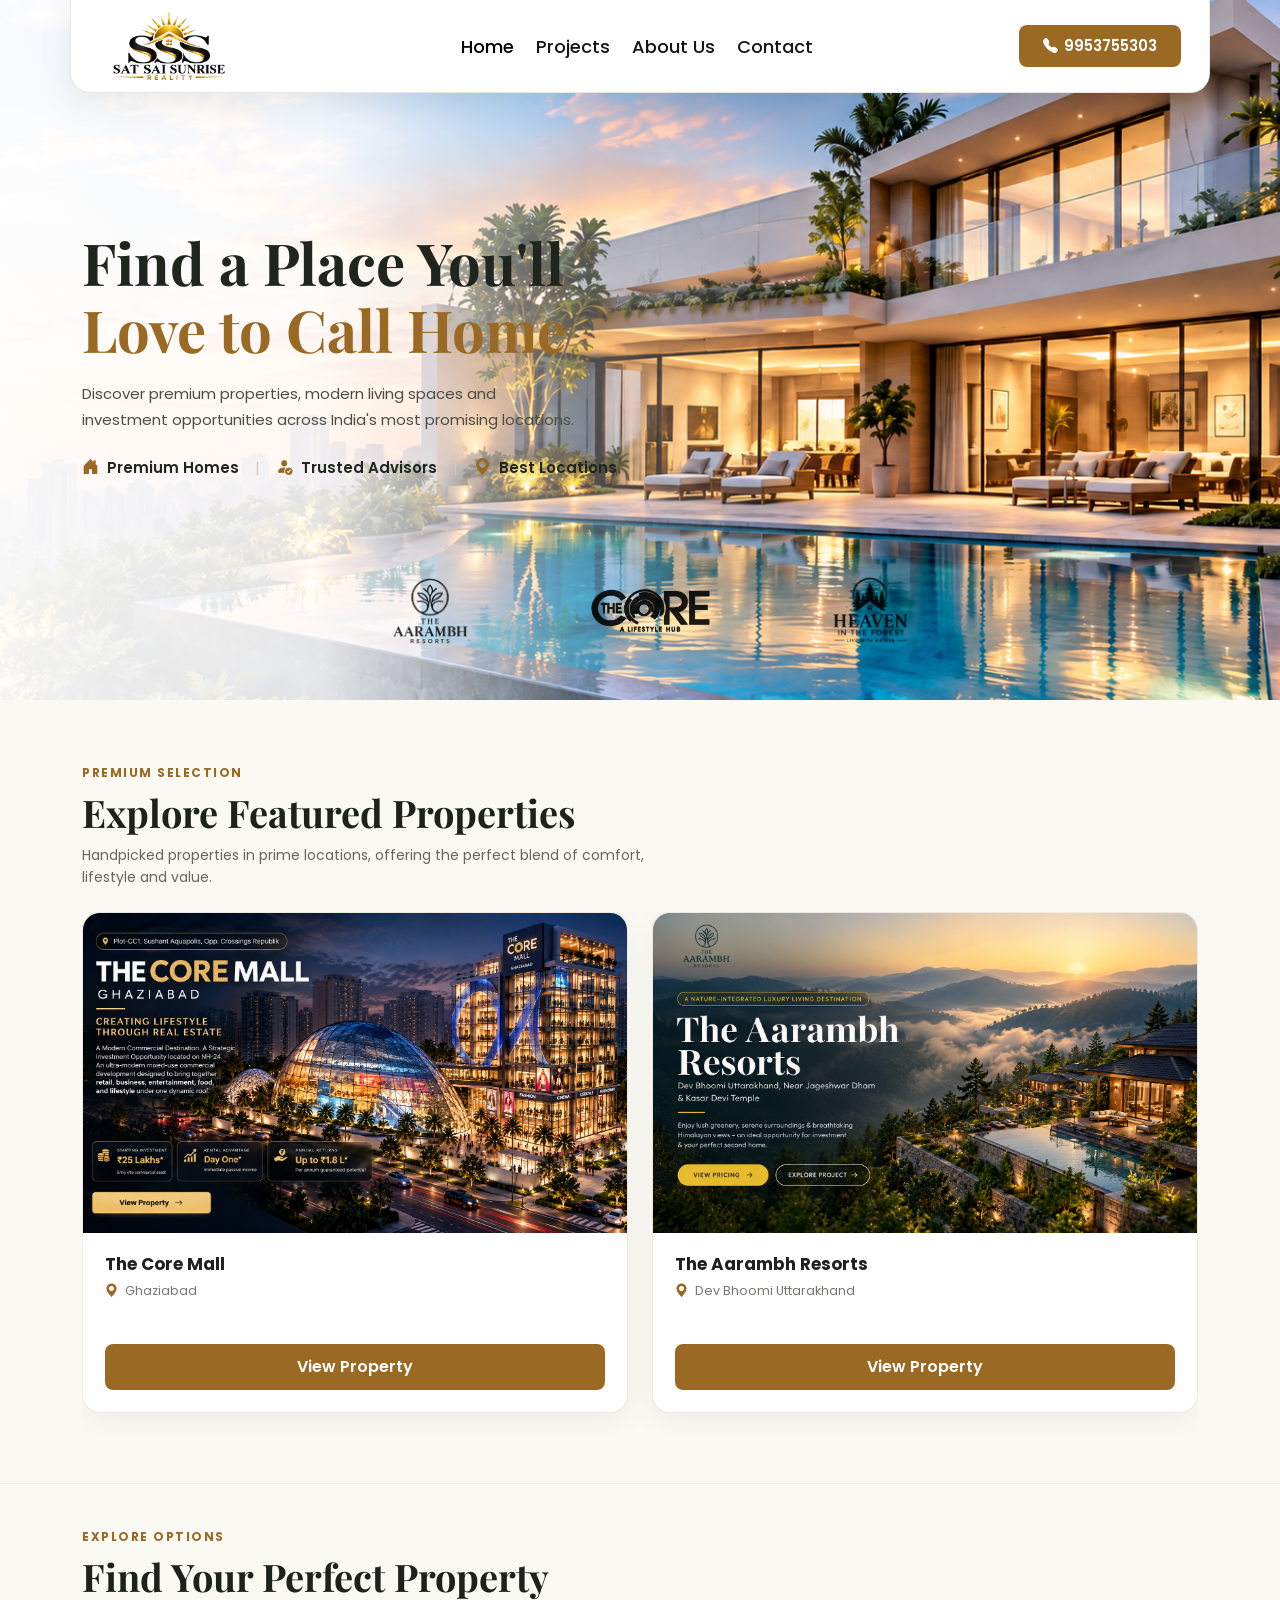
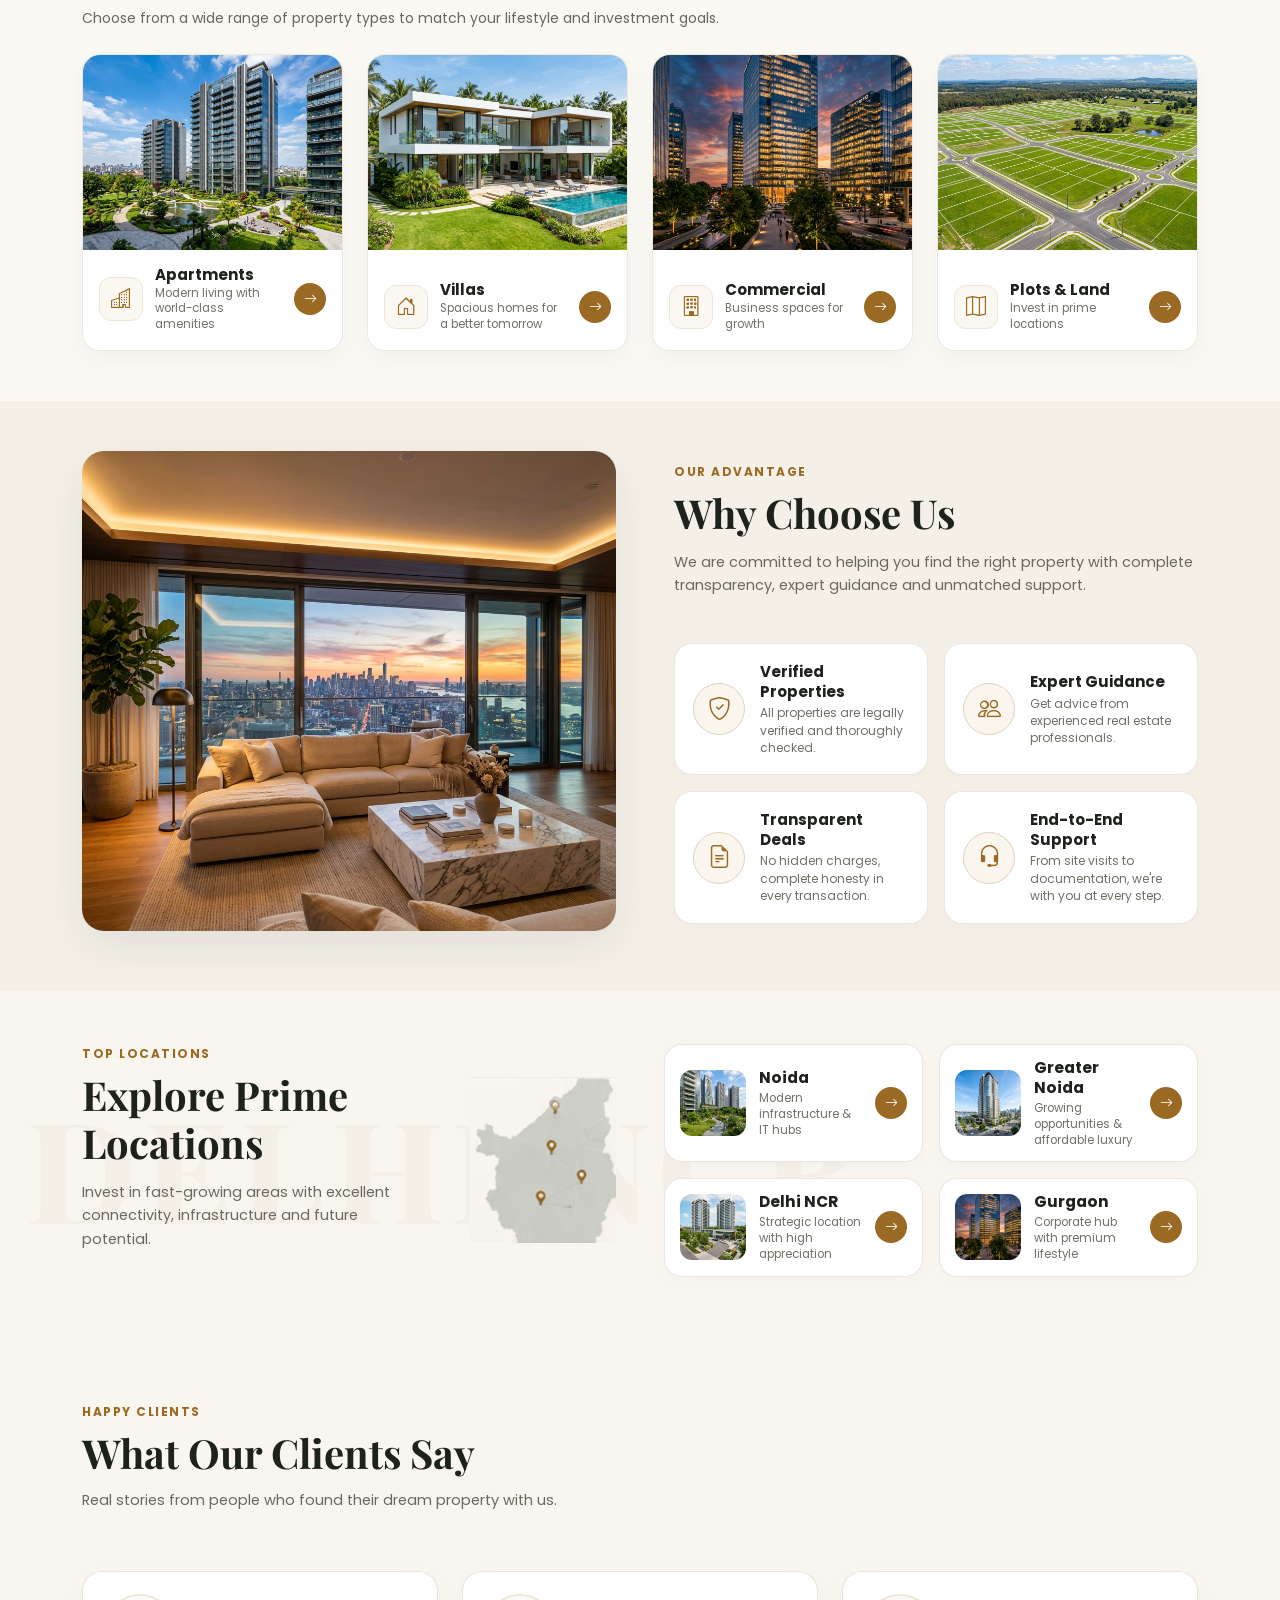
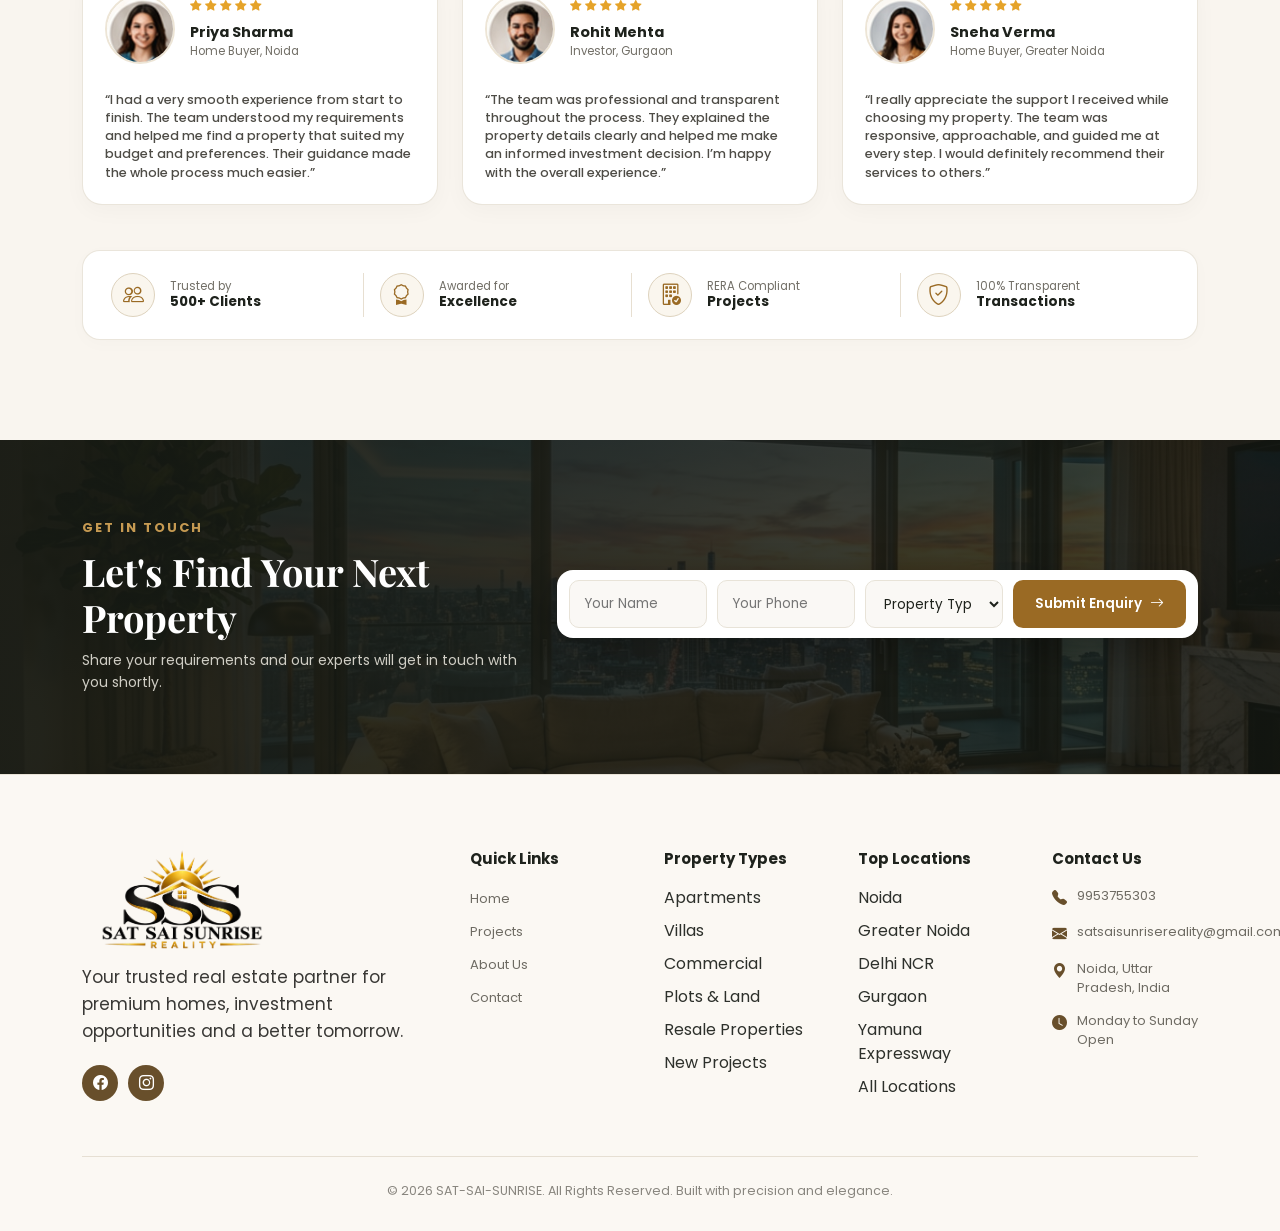
==== commit 5de20a75: "Initial SAT SAI SUNRISE website" ====
--- a/index.html
+++ b/index.html
@@ -5,7 +5,7 @@
     <meta charset="UTF-8">
     <meta name="viewport" content="width=device-width, initial-scale=1.0">
 
-    <title>HomeHaven | Premium Real Estate</title>
+    <title>SAT-SAI-SUNRISE | Premium Real Estate</title>
 
     <!-- Bootstrap CSS -->
     <link href="https://cdn.jsdelivr.net/npm/bootstrap@5.3.3/dist/css/bootstrap.min.css" rel="stylesheet">
@@ -39,18 +39,13 @@
 
         <nav class="navbar navbar-expand-lg">
 
-            <div class="container">
+            <div class="container navbar-container">
 
                 <!-- Logo -->
                 <a href="#" class="navbar-brand brand-logo">
 
-                    <div class="brand-icon">
-                        <i class="bi bi-house-heart-fill"></i>
-                    </div>
-
-                    <div class="brand-content">
-                        <h1>HOMEHAVEN</h1>
-                        <span>Property | People | Possibilities</span>
+                    <div class="brand-content" style="display: flex; align-items: center;">
+                        <img src="images/SSS-Realty-Logo.png" alt="SAT SAI SUNRISE REALITY" style="max-height: 70px;">
                     </div>
 
                 </a>
@@ -76,23 +71,13 @@
                             </a>
                         </li>
 
+
                         <li class="nav-item">
                             <a class="nav-link" href="#properties">
-                                Properties
-                            </a>
-                        </li>
-
-                        <li class="nav-item">
-                            <a class="nav-link" href="#projects">
                                 Projects
                             </a>
                         </li>
 
-                        <li class="nav-item">
-                            <a class="nav-link" href="#locations">
-                                Locations
-                            </a>
-                        </li>
 
                         <li class="nav-item">
                             <a class="nav-link" href="#about">
@@ -100,11 +85,6 @@
                             </a>
                         </li>
 
-                        <li class="nav-item">
-                            <a class="nav-link" href="#blog">
-                                Blog
-                            </a>
-                        </li>
 
                         <li class="nav-item">
                             <a class="nav-link" href="#contact">
@@ -118,13 +98,8 @@
                     <!-- Navbar Right -->
                     <div class="navbar-right">
 
-                        <a href="tel:+919876543210" class="phone-link">
-                            <i class="bi bi-telephone-fill"></i>
-                            <span>+91 98765 43210</span>
-                        </a>
-
-                        <a href="#contact" class="btn-enquire">
-                            Enquire Now
+                        <a href="tel:9953755303" class="btn-contact-nav">
+                            <i class="bi bi-telephone-fill" style="margin-right: 6px;"></i> 9953755303
                         </a>
 
                     </div>
@@ -199,104 +174,29 @@
                         </div>
 
                     </div>
-
-                </div>
-
-
-                <!-- =================================================
-                     PROPERTY SEARCH BOX
-                ================================================== -->
-
-                <div class="property-search-wrapper">
-
-                    <!-- Search Tabs -->
-                    <div class="search-tabs">
-
-                        <button type="button" class="search-tab active" data-search-type="buy">
-                            Buy
-                        </button>
-
-                        <button type="button" class="search-tab" data-search-type="rent">
-                            Rent
-                        </button>
-
-                        <button type="button" class="search-tab" data-search-type="invest">
-                            Invest
-                        </button>
-
-                    </div>
-
-
-                    <!-- Search Form Card -->
-                    <div class="search-card">
-
-                        <form class="property-search-form">
-
-                            <!-- Location -->
-                            <div class="search-field-box">
-
-                                <div class="search-field-icon">
-                                    <i class="bi bi-geo-alt-fill"></i>
-                                </div>
-
-                                <div class="search-field-inner">
-                                    <label for="searchLocation" class="field-label">Location</label>
-                                    <input type="text" id="searchLocation" name="location" placeholder="Search location" class="field-input">
-                                </div>
-
-                            </div>
-
-
-                            <!-- Property Type -->
-                            <div class="search-field-box">
-
-                                <div class="search-field-inner">
-                                    <label for="searchType" class="field-label">Property Type</label>
-                                    <select id="searchType" name="propertyType" class="field-select">
-                                        <option value="all">All Types</option>
-                                        <option value="apartment">Apartments</option>
-                                        <option value="villa">Villas</option>
-                                        <option value="commercial">Commercial</option>
-                                        <option value="plots">Plots & Land</option>
-                                    </select>
-                                </div>
-
-                                <i class="bi bi-chevron-down field-chevron"></i>
-
-                            </div>
-
-
-                            <!-- Budget -->
-                            <div class="search-field-box">
-
-                                <div class="search-field-inner">
-                                    <label for="searchBudget" class="field-label">Budget</label>
-                                    <select id="searchBudget" name="budget" class="field-select">
-                                        <option value="">Select Budget</option>
-                                        <option value="under-50l">Under ₹50 Lakhs</option>
-                                        <option value="50l-1cr">₹50 Lakhs - ₹1 Cr</option>
-                                        <option value="1cr-2cr">₹1 Cr - ₹2 Cr</option>
-                                        <option value="2cr-plus">₹2 Cr+</option>
-                                    </select>
-                                </div>
-
-                                <i class="bi bi-chevron-down field-chevron"></i>
-
-                            </div>
-
-
-                            <!-- Search Button -->
-                            <button type="submit" class="search-submit-btn">
-                                <span>Search Properties</span>
-                                <i class="bi bi-arrow-right"></i>
-                            </button>
-
-                        </form>
-
-                    </div>
-
-                </div>
-
+                </div>
+            </div> <!-- End hero-container -->
+
+            <!-- Hero Marquee for Logos -->
+            <div class="hero-marquee">
+                <div class="marquee-wrapper">
+                    <div class="marquee-content">
+                        <img src="images/Aarambh-Resorts-Logo.png" alt="AARAMBH Resorts">
+                        <img src="images/the-Core-mall-logo.png" alt="Core">
+                        <img src="images/Heaven-Forest-Logo.png" alt="Heaven in the Forest">
+                        <img src="images/Aarambh-Resorts-Logo.png" alt="AARAMBH Resorts">
+                        <img src="images/the-Core-mall-logo.png" alt="Core">
+                        <img src="images/Heaven-Forest-Logo.png" alt="Heaven in the Forest">
+                    </div>
+                    <div class="marquee-content">
+                        <img src="images/Aarambh-Resorts-Logo.png" alt="AARAMBH Resorts">
+                        <img src="images/the-Core-mall-logo.png" alt="Core">
+                        <img src="images/Heaven-Forest-Logo.png" alt="Heaven in the Forest">
+                        <img src="images/Aarambh-Resorts-Logo.png" alt="AARAMBH Resorts">
+                        <img src="images/the-Core-mall-logo.png" alt="Core">
+                        <img src="images/Heaven-Forest-Logo.png" alt="Heaven in the Forest">
+                    </div>
+                </div>
             </div>
 
         </section>
@@ -317,199 +217,104 @@
                         <span class="section-tag-gold">PREMIUM SELECTION</span>
                         <h2 class="featured-section-title">Explore Featured Properties</h2>
                         <p class="featured-section-desc">
-                            Handpicked properties in prime locations, offering the perfect blend of comfort, lifestyle and value.
+                            Handpicked properties in prime locations, offering the perfect blend of comfort, lifestyle
+                            and value.
                         </p>
                     </div>
 
-                    <div class="col-lg-4 text-lg-end mt-3 mt-lg-0">
-                        <a href="#properties" class="view-all-link">
-                            View All Properties <i class="bi bi-arrow-right"></i>
-                        </a>
-                    </div>
-
-                </div>
-
-
-                <!-- Property Cards Row -->
-                <div class="row g-4">
+
+
+                </div>
+
+
+                <style>
+                    #propSlider::-webkit-scrollbar {
+                        display: none;
+                    }
+                </style>
+                <!-- Property Cards Slider -->
+                <div class="d-flex" id="propSlider"
+                    style="overflow-x: auto; scroll-snap-type: x mandatory; scroll-behavior: smooth; gap: 1.5rem; padding-bottom: 20px; -ms-overflow-style: none; scrollbar-width: none;">
 
                     <!-- Property Card 1 -->
-                    <div class="col-lg-4 col-md-6">
+                    <div style="flex: 0 0 calc(50% - 0.75rem); scroll-snap-align: start; min-width: 320px;">
 
                         <div class="featured-property-card">
 
                             <div class="property-img-wrap">
 
-                                <img src="images/property-1.jpg" alt="3 BHK Luxury Apartment" loading="lazy">
-
-                                <span class="property-tag-badge">Featured</span>
-
-                                <button type="button" class="wishlist-btn active" title="Save Property" aria-label="Save Property">
-                                    <i class="bi bi-suit-heart-fill"></i>
-                                </button>
-
-                                <div class="property-price-badge">
-                                    ₹ 1.25 Cr
-                                </div>
+                                <img src="images/the-core-mall-hero.png" alt="The Core Mall" loading="lazy">
 
                             </div>
 
                             <div class="property-info-wrap">
 
-                                <h3 class="property-card-name">3 BHK Luxury Apartment</h3>
+                                <h3 class="property-card-name">The Core Mall</h3>
 
                                 <div class="property-location-tag">
                                     <i class="bi bi-geo-alt-fill"></i>
-                                    <span>Noida Extension, Noida</span>
-                                </div>
-
-                                <div class="property-spec-chips">
-
-                                    <div class="spec-unit">
-                                        <svg width="15" height="15" viewBox="0 0 24 24" fill="none" stroke="currentColor" stroke-width="2" stroke-linecap="round" stroke-linejoin="round"><path d="M2 4v16"/><path d="M2 8h18a2 2 0 0 1 2 2v10"/><path d="M2 17h20"/><path d="M6 8v9"/></svg>
-                                        <span>3 Beds</span>
-                                    </div>
-
-                                    <span class="spec-sep">|</span>
-
-                                    <div class="spec-unit">
-                                        <svg width="15" height="15" viewBox="0 0 24 24" fill="none" stroke="currentColor" stroke-width="2" stroke-linecap="round" stroke-linejoin="round"><path d="M9 6h6"/><path d="M12 3v3"/><path d="M4 11h16a1 1 0 0 1 1 1v3a4 4 0 0 1-4 4H7a4 4 0 0 1-4-4v-3a1 1 0 0 1 1-1z"/><path d="M6 19v2"/><path d="M18 19v2"/></svg>
-                                        <span>3 Baths</span>
-                                    </div>
-
-                                    <span class="spec-sep">|</span>
-
-                                    <div class="spec-unit">
-                                        <svg width="15" height="15" viewBox="0 0 24 24" fill="none" stroke="currentColor" stroke-width="2"><rect x="3" y="3" width="18" height="18" rx="2"/><path d="M3 9h18"/><path d="M9 21V9"/></svg>
-                                        <span>1,650 Sq.Ft.</span>
-                                    </div>
-
-                                </div>
-
-                            </div>
-
-                        </div>
-
+                                    <span>Ghaziabad</span>
+                                </div>
+                                <a href="#" class="btn w-100 mt-4 view-property-btn"
+                                    style="background-color: #9a6a24; color: #ffffff; border-radius: 8px; font-weight: 600; padding: 10px 0; transition: background-color 0.3s ease;"
+                                    onmouseover="this.style.backgroundColor='#75501b'"
+                                    onmouseout="this.style.backgroundColor='#9a6a24'">View Property</a>
+                            </div>
+                        </div>
                     </div>
 
 
                     <!-- Property Card 2 -->
-                    <div class="col-lg-4 col-md-6">
+                    <div style="flex: 0 0 calc(50% - 0.75rem); scroll-snap-align: start; min-width: 320px;">
 
                         <div class="featured-property-card">
 
                             <div class="property-img-wrap">
 
-                                <img src="images/property-2.jpg" alt="4 BHK Independent Villa" loading="lazy">
-
-                                <span class="property-tag-badge">Ready to Move</span>
-
-                                <button type="button" class="wishlist-btn active" title="Save Property" aria-label="Save Property">
-                                    <i class="bi bi-suit-heart-fill"></i>
-                                </button>
-
-                                <div class="property-price-badge">
-                                    ₹ 3.80 Cr
-                                </div>
+                                <img src="images/Aarambh-Resorts-hero.png" alt="The Aarambh Resorts" loading="lazy">
 
                             </div>
 
                             <div class="property-info-wrap">
-
-                                <h3 class="property-card-name">4 BHK Independent Villa</h3>
+                                <h3 class="property-card-name">The Aarambh Resorts</h3>
 
                                 <div class="property-location-tag">
                                     <i class="bi bi-geo-alt-fill"></i>
-                                    <span>Greater Noida</span>
-                                </div>
-
-                                <div class="property-spec-chips">
-
-                                    <div class="spec-unit">
-                                        <svg width="15" height="15" viewBox="0 0 24 24" fill="none" stroke="currentColor" stroke-width="2" stroke-linecap="round" stroke-linejoin="round"><path d="M2 4v16"/><path d="M2 8h18a2 2 0 0 1 2 2v10"/><path d="M2 17h20"/><path d="M6 8v9"/></svg>
-                                        <span>4 Beds</span>
-                                    </div>
-
-                                    <span class="spec-sep">|</span>
-
-                                    <div class="spec-unit">
-                                        <svg width="15" height="15" viewBox="0 0 24 24" fill="none" stroke="currentColor" stroke-width="2" stroke-linecap="round" stroke-linejoin="round"><path d="M9 6h6"/><path d="M12 3v3"/><path d="M4 11h16a1 1 0 0 1 1 1v3a4 4 0 0 1-4 4H7a4 4 0 0 1-4-4v-3a1 1 0 0 1 1-1z"/><path d="M6 19v2"/><path d="M18 19v2"/></svg>
-                                        <span>4 Baths</span>
-                                    </div>
-
-                                    <span class="spec-sep">|</span>
-
-                                    <div class="spec-unit">
-                                        <svg width="15" height="15" viewBox="0 0 24 24" fill="none" stroke="currentColor" stroke-width="2"><rect x="3" y="3" width="18" height="18" rx="2"/><path d="M3 9h18"/><path d="M9 21V9"/></svg>
-                                        <span>2,800 Sq.Ft.</span>
-                                    </div>
-
-                                </div>
-
-                            </div>
-
-                        </div>
-
+                                    <span>Dev Bhoomi Uttarakhand</span>
+                                </div>
+                                <a href="#" class="btn w-100 mt-4 view-property-btn"
+                                    style="background-color: #9a6a24; color: #ffffff; border-radius: 8px; font-weight: 600; padding: 10px 0; transition: background-color 0.3s ease;"
+                                    onmouseover="this.style.backgroundColor='#75501b'"
+                                    onmouseout="this.style.backgroundColor='#9a6a24'">View Property</a>
+                            </div>
+                        </div>
                     </div>
 
 
                     <!-- Property Card 3 -->
-                    <div class="col-lg-4 col-md-6">
+                    <div style="flex: 0 0 calc(50% - 0.75rem); scroll-snap-align: start; min-width: 320px;">
 
                         <div class="featured-property-card">
 
                             <div class="property-img-wrap">
 
-                                <img src="images/property-3.jpg" alt="3 BHK Premium Apartment" loading="lazy">
-
-                                <span class="property-tag-badge">Under Construction</span>
-
-                                <button type="button" class="wishlist-btn active" title="Save Property" aria-label="Save Property">
-                                    <i class="bi bi-suit-heart-fill"></i>
-                                </button>
-
-                                <div class="property-price-badge">
-                                    ₹ 95 Lakhs
-                                </div>
+                                <img src="images/Heaven-forest-hero.png" alt="Heaven in the forest" loading="lazy">
 
                             </div>
 
                             <div class="property-info-wrap">
-
-                                <h3 class="property-card-name">3 BHK Premium Apartment</h3>
+                                <h3 class="property-card-name">Heaven in the forest</h3>
 
                                 <div class="property-location-tag">
                                     <i class="bi bi-geo-alt-fill"></i>
-                                    <span>Sector 150, Noida</span>
-                                </div>
-
-                                <div class="property-spec-chips">
-
-                                    <div class="spec-unit">
-                                        <svg width="15" height="15" viewBox="0 0 24 24" fill="none" stroke="currentColor" stroke-width="2" stroke-linecap="round" stroke-linejoin="round"><path d="M2 4v16"/><path d="M2 8h18a2 2 0 0 1 2 2v10"/><path d="M2 17h20"/><path d="M6 8v9"/></svg>
-                                        <span>3 Beds</span>
-                                    </div>
-
-                                    <span class="spec-sep">|</span>
-
-                                    <div class="spec-unit">
-                                        <svg width="15" height="15" viewBox="0 0 24 24" fill="none" stroke="currentColor" stroke-width="2" stroke-linecap="round" stroke-linejoin="round"><path d="M9 6h6"/><path d="M12 3v3"/><path d="M4 11h16a1 1 0 0 1 1 1v3a4 4 0 0 1-4 4H7a4 4 0 0 1-4-4v-3a1 1 0 0 1 1-1z"/><path d="M6 19v2"/><path d="M18 19v2"/></svg>
-                                        <span>3 Baths</span>
-                                    </div>
-
-                                    <span class="spec-sep">|</span>
-
-                                    <div class="spec-unit">
-                                        <svg width="15" height="15" viewBox="0 0 24 24" fill="none" stroke="currentColor" stroke-width="2"><rect x="3" y="3" width="18" height="18" rx="2"/><path d="M3 9h18"/><path d="M9 21V9"/></svg>
-                                        <span>1,450 Sq.Ft.</span>
-                                    </div>
-
-                                </div>
-
-                            </div>
-
-                        </div>
-
+                                    <span>Near Kainchi Dham, Uttarakhand</span>
+                                </div>
+                                <a href="#" class="btn w-100 mt-4 view-property-btn"
+                                    style="background-color: #9a6a24; color: #ffffff; border-radius: 8px; font-weight: 600; padding: 10px 0; transition: background-color 0.3s ease;"
+                                    onmouseover="this.style.backgroundColor='#75501b'"
+                                    onmouseout="this.style.backgroundColor='#9a6a24'">View Property</a>
+                            </div>
+                        </div>
                     </div>
 
                 </div>
@@ -546,7 +351,7 @@
                         <div class="property-type-card">
 
                             <div class="type-card-img">
-                                <img src="images/cat-1.jpg" alt="Apartments" loading="lazy">
+                                <img src="images/Apartments.jpg" alt="Apartments" loading="lazy">
                             </div>
 
                             <div class="type-card-body">
@@ -560,9 +365,9 @@
                                     <p class="type-desc">Modern living with world-class amenities</p>
                                 </div>
 
-                                <a href="#properties" class="type-arrow-btn" aria-label="Explore Apartments" title="Explore Apartments">
+                                <div class="type-arrow-btn" aria-label="Explore Apartments" title="Explore Apartments">
                                     <i class="bi bi-arrow-right"></i>
-                                </a>
+                                </div>
 
                             </div>
 
@@ -577,7 +382,7 @@
                         <div class="property-type-card">
 
                             <div class="type-card-img">
-                                <img src="images/cat-2.jpg" alt="Villas" loading="lazy">
+                                <img src="images/Villas.jpg" alt="Villas" loading="lazy">
                             </div>
 
                             <div class="type-card-body">
@@ -591,9 +396,9 @@
                                     <p class="type-desc">Spacious homes for a better tomorrow</p>
                                 </div>
 
-                                <a href="#properties" class="type-arrow-btn" aria-label="Explore Villas" title="Explore Villas">
+                                <div class="type-arrow-btn" aria-label="Explore Villas" title="Explore Villas">
                                     <i class="bi bi-arrow-right"></i>
-                                </a>
+                                </div>
 
                             </div>
 
@@ -608,7 +413,7 @@
                         <div class="property-type-card">
 
                             <div class="type-card-img">
-                                <img src="images/cat-3.jpg" alt="Commercial" loading="lazy">
+                                <img src="images/Commercial.jpg" alt="Commercial" loading="lazy">
                             </div>
 
                             <div class="type-card-body">
@@ -622,9 +427,9 @@
                                     <p class="type-desc">Business spaces for growth</p>
                                 </div>
 
-                                <a href="#properties" class="type-arrow-btn" aria-label="Explore Commercial" title="Explore Commercial">
+                                <div class="type-arrow-btn" aria-label="Explore Commercial" title="Explore Commercial">
                                     <i class="bi bi-arrow-right"></i>
-                                </a>
+                                </div>
 
                             </div>
 
@@ -639,7 +444,7 @@
                         <div class="property-type-card">
 
                             <div class="type-card-img">
-                                <img src="images/cat-4.jpg" alt="Plots & Land" loading="lazy">
+                                <img src="images/Plots & Land.jpg" alt="Plots & Land" loading="lazy">
                             </div>
 
                             <div class="type-card-body">
@@ -653,9 +458,10 @@
                                     <p class="type-desc">Invest in prime locations</p>
                                 </div>
 
-                                <a href="#properties" class="type-arrow-btn" aria-label="Explore Plots & Land" title="Explore Plots & Land">
+                                <div class="type-arrow-btn" aria-label="Explore Plots & Land"
+                                    title="Explore Plots & Land">
                                     <i class="bi bi-arrow-right"></i>
-                                </a>
+                                </div>
 
                             </div>
 
@@ -700,7 +506,8 @@
                             <h2 class="why-choose-title">Why Choose Us</h2>
 
                             <p class="why-choose-desc">
-                                We are committed to helping you find the right property with complete transparency, expert guidance and unmatched support.
+                                We are committed to helping you find the right property with complete transparency,
+                                expert guidance and unmatched support.
                             </p>
 
 
@@ -718,7 +525,8 @@
 
                                         <div class="why-card-text">
                                             <h3 class="why-card-title">Verified Properties</h3>
-                                            <p class="why-card-desc">All properties are legally verified and thoroughly checked.</p>
+                                            <p class="why-card-desc">All properties are legally verified and thoroughly
+                                                checked.</p>
                                         </div>
 
                                     </div>
@@ -737,7 +545,8 @@
 
                                         <div class="why-card-text">
                                             <h3 class="why-card-title">Expert Guidance</h3>
-                                            <p class="why-card-desc">Get advice from experienced real estate professionals.</p>
+                                            <p class="why-card-desc">Get advice from experienced real estate
+                                                professionals.</p>
                                         </div>
 
                                     </div>
@@ -756,7 +565,8 @@
 
                                         <div class="why-card-text">
                                             <h3 class="why-card-title">Transparent Deals</h3>
-                                            <p class="why-card-desc">No hidden charges, complete honesty in every transaction.</p>
+                                            <p class="why-card-desc">No hidden charges, complete honesty in every
+                                                transaction.</p>
                                         </div>
 
                                     </div>
@@ -775,7 +585,8 @@
 
                                         <div class="why-card-text">
                                             <h3 class="why-card-title">End-to-End Support</h3>
-                                            <p class="why-card-desc">From site visits to documentation, we're with you at every step.</p>
+                                            <p class="why-card-desc">From site visits to documentation, we're with you
+                                                at every step.</p>
                                         </div>
 
                                     </div>
@@ -818,13 +629,11 @@
                             <h2 class="locations-title">Explore Prime Locations</h2>
 
                             <p class="locations-desc">
-                                Invest in fast-growing areas with excellent connectivity, infrastructure and future potential.
+                                Invest in fast-growing areas with excellent connectivity, infrastructure and future
+                                potential.
                             </p>
 
-                            <a href="#properties" class="btn-view-locations">
-                                <span>View All Locations</span>
-                                <i class="bi bi-arrow-right"></i>
-                            </a>
+
 
                         </div>
 
@@ -835,7 +644,8 @@
                     <div class="col-lg-2 col-xl-2 d-none d-lg-flex justify-content-center align-items-center">
 
                         <div class="locations-map-visual">
-                            <img src="images/locations-map.png" alt="Prime Locations Regional Map" class="locations-map-img" loading="lazy">
+                            <img src="images/locations-map.png" alt="Prime Locations Regional Map"
+                                class="locations-map-img" loading="lazy">
                         </div>
 
                     </div>
@@ -860,9 +670,9 @@
                                         <p class="location-card-desc">Modern infrastructure & IT hubs</p>
                                     </div>
 
-                                    <a href="#properties" class="location-card-btn" aria-label="Explore Noida Properties">
+                                    <div class="location-card-btn" aria-label="Explore Noida Properties">
                                         <i class="bi bi-arrow-right"></i>
-                                    </a>
+                                    </div>
 
                                 </div>
 
@@ -875,7 +685,8 @@
                                 <div class="location-card" data-location="greater-noida">
 
                                     <div class="location-card-img">
-                                        <img src="images/loc-greater-noida.jpg" alt="Greater Noida Properties" loading="lazy">
+                                        <img src="images/loc-greater-noida.jpg" alt="Greater Noida Properties"
+                                            loading="lazy">
                                     </div>
 
                                     <div class="location-card-info">
@@ -883,9 +694,9 @@
                                         <p class="location-card-desc">Growing opportunities & affordable luxury</p>
                                     </div>
 
-                                    <a href="#properties" class="location-card-btn" aria-label="Explore Greater Noida Properties">
+                                    <div class="location-card-btn" aria-label="Explore Greater Noida Properties">
                                         <i class="bi bi-arrow-right"></i>
-                                    </a>
+                                    </div>
 
                                 </div>
 
@@ -906,9 +717,9 @@
                                         <p class="location-card-desc">Strategic location with high appreciation</p>
                                     </div>
 
-                                    <a href="#properties" class="location-card-btn" aria-label="Explore Delhi NCR Properties">
+                                    <div class="location-card-btn" aria-label="Explore Delhi NCR Properties">
                                         <i class="bi bi-arrow-right"></i>
-                                    </a>
+                                    </div>
 
                                 </div>
 
@@ -929,9 +740,9 @@
                                         <p class="location-card-desc">Corporate hub with premium lifestyle</p>
                                     </div>
 
-                                    <a href="#properties" class="location-card-btn" aria-label="Explore Gurgaon Properties">
+                                    <div class="location-card-btn" aria-label="Explore Gurgaon Properties">
                                         <i class="bi bi-arrow-right"></i>
-                                    </a>
+                                    </div>
 
                                 </div>
 
@@ -947,207 +758,6 @@
 
         </section>
 
-
-        <!-- =====================================================
-             SECTION 06: HIGH-GROWTH OPPORTUNITIES / PROJECTS
-        ====================================================== -->
-
-        <section id="projects" class="growth-projects-section">
-
-            <div class="container">
-
-                <!-- Header Row: Title & Subtitle on Left, Stats on Right -->
-                <div class="row align-items-end justify-content-between g-4 growth-header-row">
-
-                    <!-- Left: Headings -->
-                    <div class="col-lg-6">
-
-                        <span class="section-tag-gold-light">HIGH-GROWTH OPPORTUNITIES</span>
-
-                        <h2 class="growth-title">Invest in a Brighter Tomorrow</h2>
-
-                        <p class="growth-desc">
-                            Explore our premium projects with high appreciation potential and modern amenities.
-                        </p>
-
-                    </div>
-
-
-                    <!-- Right: Stats Counter Row -->
-                    <div class="col-lg-6 col-xl-5">
-
-                        <div class="growth-stats-bar">
-
-                            <!-- Stat 1: Years of Experience -->
-                            <div class="growth-stat-box">
-                                <div class="growth-stat-icon">
-                                    <i class="bi bi-award"></i>
-                                </div>
-                                <div class="growth-stat-data">
-                                    <span class="growth-stat-number">15+</span>
-                                    <span class="growth-stat-label">Years of Experience</span>
-                                </div>
-                            </div>
-
-                            <!-- Stat 2: Happy Clients -->
-                            <div class="growth-stat-box">
-                                <div class="growth-stat-icon">
-                                    <i class="bi bi-emoji-smile"></i>
-                                </div>
-                                <div class="growth-stat-data">
-                                    <span class="growth-stat-number">500+</span>
-                                    <span class="growth-stat-label">Happy Clients</span>
-                                </div>
-                            </div>
-
-                            <!-- Stat 3: Upcoming Projects -->
-                            <div class="growth-stat-box">
-                                <div class="growth-stat-icon">
-                                    <i class="bi bi-buildings"></i>
-                                </div>
-                                <div class="growth-stat-data">
-                                    <span class="growth-stat-number">20+</span>
-                                    <span class="growth-stat-label">Upcoming Projects</span>
-                                </div>
-                            </div>
-
-                        </div>
-
-                    </div>
-
-                </div>
-
-
-                <!-- Projects Cards Grid (3 Columns) -->
-                <div class="row g-4 growth-cards-row">
-
-                    <!-- Card 1: Luxury Residences -->
-                    <div class="col-lg-4 col-md-6">
-
-                        <div class="growth-card">
-
-                            <div class="growth-card-img">
-                                <span class="growth-card-badge">New Launch</span>
-                                <img src="images/project-1.jpg" alt="Luxury Residences Sector 150 Noida" loading="lazy">
-                            </div>
-
-                            <div class="growth-card-body">
-
-                                <div class="d-flex justify-content-between align-items-start mb-2">
-                                    <div>
-                                        <h3 class="growth-card-title">Luxury Residences</h3>
-                                        <p class="growth-card-location">
-                                            <i class="bi bi-geo-alt"></i> Sector 150, Noida
-                                        </p>
-                                    </div>
-                                    <div class="text-end">
-                                        <span class="growth-card-price">₹ 1.10 Cr</span>
-                                        <span class="growth-card-onwards">Onwards</span>
-                                    </div>
-                                </div>
-
-                                <div class="growth-card-divider"></div>
-
-                                <div class="d-flex justify-content-between align-items-center pt-2">
-                                    <span class="growth-card-specs">3 &amp; 4 BHK &nbsp;|&nbsp; World-class Amenities</span>
-                                    <a href="#contact" class="growth-card-arrow" aria-label="Explore Luxury Residences">
-                                        <i class="bi bi-arrow-right"></i>
-                                    </a>
-                                </div>
-
-                            </div>
-
-                        </div>
-
-                    </div>
-
-
-                    <!-- Card 2: Independent Villas -->
-                    <div class="col-lg-4 col-md-6">
-
-                        <div class="growth-card">
-
-                            <div class="growth-card-img">
-                                <span class="growth-card-badge">Ready to Move</span>
-                                <img src="images/project-2.jpg" alt="Independent Villas Greater Noida" loading="lazy">
-                            </div>
-
-                            <div class="growth-card-body">
-
-                                <div class="d-flex justify-content-between align-items-start mb-2">
-                                    <div>
-                                        <h3 class="growth-card-title">Independent Villas</h3>
-                                        <p class="growth-card-location">
-                                            <i class="bi bi-geo-alt"></i> Greater Noida
-                                        </p>
-                                    </div>
-                                    <div class="text-end">
-                                        <span class="growth-card-price">₹ 2.80 Cr</span>
-                                        <span class="growth-card-onwards">Onwards</span>
-                                    </div>
-                                </div>
-
-                                <div class="growth-card-divider"></div>
-
-                                <div class="d-flex justify-content-between align-items-center pt-2">
-                                    <span class="growth-card-specs">4 BHK &nbsp;|&nbsp; Premium Gated Community</span>
-                                    <a href="#contact" class="growth-card-arrow" aria-label="Explore Independent Villas">
-                                        <i class="bi bi-arrow-right"></i>
-                                    </a>
-                                </div>
-
-                            </div>
-
-                        </div>
-
-                    </div>
-
-
-                    <!-- Card 3: Business Spaces -->
-                    <div class="col-lg-4 col-md-6">
-
-                        <div class="growth-card">
-
-                            <div class="growth-card-img">
-                                <span class="growth-card-badge">Commercial</span>
-                                <img src="images/project-3.jpg" alt="Business Spaces Noida Expressway" loading="lazy">
-                            </div>
-
-                            <div class="growth-card-body">
-
-                                <div class="d-flex justify-content-between align-items-start mb-2">
-                                    <div>
-                                        <h3 class="growth-card-title">Business Spaces</h3>
-                                        <p class="growth-card-location">
-                                            <i class="bi bi-geo-alt"></i> Noida Expressway
-                                        </p>
-                                    </div>
-                                    <div class="text-end">
-                                        <span class="growth-card-price">₹ 75 Lakhs</span>
-                                        <span class="growth-card-onwards">Onwards</span>
-                                    </div>
-                                </div>
-
-                                <div class="growth-card-divider"></div>
-
-                                <div class="d-flex justify-content-between align-items-center pt-2">
-                                    <span class="growth-card-specs">Office Spaces &nbsp;|&nbsp; High ROI Potential</span>
-                                    <a href="#contact" class="growth-card-arrow" aria-label="Explore Business Spaces">
-                                        <i class="bi bi-arrow-right"></i>
-                                    </a>
-                                </div>
-
-                            </div>
-
-                        </div>
-
-                    </div>
-
-                </div>
-
-            </div>
-
-        </section>
 
 
         <!-- =====================================================
@@ -1173,18 +783,7 @@
 
                     </div>
 
-                    <div class="col-md-3 col-lg-4 text-md-end">
-
-                        <div class="testimonial-nav-group">
-                            <button class="testimonial-nav-btn prev-btn" aria-label="Previous testimonial">
-                                <i class="bi bi-arrow-left"></i>
-                            </button>
-                            <button class="testimonial-nav-btn next-btn" aria-label="Next testimonial">
-                                <i class="bi bi-arrow-right"></i>
-                            </button>
-                        </div>
-
-                    </div>
+
 
                 </div>
 
@@ -1197,27 +796,31 @@
 
                         <div class="testimonial-card">
 
-                            <div class="testimonial-avatar">
-                                <img src="images/client-1.jpg" alt="Priya Sharma" loading="lazy">
+                            <div class="testimonial-header">
+                                <div class="testimonial-avatar">
+                                    <img src="images/client-1.jpg" alt="Priya Sharma" loading="lazy">
+                                </div>
+
+                                <div class="testimonial-meta">
+                                    <div class="testimonial-stars">
+                                        <i class="bi bi-star-fill"></i>
+                                        <i class="bi bi-star-fill"></i>
+                                        <i class="bi bi-star-fill"></i>
+                                        <i class="bi bi-star-fill"></i>
+                                        <i class="bi bi-star-fill"></i>
+                                    </div>
+
+                                    <h3 class="testimonial-name">Priya Sharma</h3>
+                                    <span class="testimonial-role">Home Buyer, Noida</span>
+                                </div>
                             </div>
 
                             <div class="testimonial-content">
-
                                 <p class="testimonial-quote">
-                                    “The entire process was smooth and transparent. I found my dream home with their expert guidance.”
+                                    “I had a very smooth experience from start to finish. The team understood my
+                                    requirements and helped me find a property that suited my budget and preferences.
+                                    Their guidance made the whole process much easier.”
                                 </p>
-
-                                <div class="testimonial-stars">
-                                    <i class="bi bi-star-fill"></i>
-                                    <i class="bi bi-star-fill"></i>
-                                    <i class="bi bi-star-fill"></i>
-                                    <i class="bi bi-star-fill"></i>
-                                    <i class="bi bi-star-fill"></i>
-                                </div>
-
-                                <h3 class="testimonial-name">Priya Sharma</h3>
-                                <span class="testimonial-role">Home Buyer, Noida</span>
-
                             </div>
 
                         </div>
@@ -1230,27 +833,31 @@
 
                         <div class="testimonial-card">
 
-                            <div class="testimonial-avatar">
-                                <img src="images/client-2.jpg" alt="Rohit Mehta" loading="lazy">
+                            <div class="testimonial-header">
+                                <div class="testimonial-avatar">
+                                    <img src="images/client-2.jpg" alt="Rohit Mehta" loading="lazy">
+                                </div>
+
+                                <div class="testimonial-meta">
+                                    <div class="testimonial-stars">
+                                        <i class="bi bi-star-fill"></i>
+                                        <i class="bi bi-star-fill"></i>
+                                        <i class="bi bi-star-fill"></i>
+                                        <i class="bi bi-star-fill"></i>
+                                        <i class="bi bi-star-fill"></i>
+                                    </div>
+
+                                    <h3 class="testimonial-name">Rohit Mehta</h3>
+                                    <span class="testimonial-role">Investor, Gurgaon</span>
+                                </div>
                             </div>
 
                             <div class="testimonial-content">
-
                                 <p class="testimonial-quote">
-                                    “Highly professional and supportive team. They helped me invest in the right property at the right time.”
+                                    “The team was professional and transparent throughout the process. They explained
+                                    the property details clearly and helped me make an informed investment decision. I’m
+                                    happy with the overall experience.”
                                 </p>
-
-                                <div class="testimonial-stars">
-                                    <i class="bi bi-star-fill"></i>
-                                    <i class="bi bi-star-fill"></i>
-                                    <i class="bi bi-star-fill"></i>
-                                    <i class="bi bi-star-fill"></i>
-                                    <i class="bi bi-star-fill"></i>
-                                </div>
-
-                                <h3 class="testimonial-name">Rohit Mehta</h3>
-                                <span class="testimonial-role">Investor, Gurgaon</span>
-
                             </div>
 
                         </div>
@@ -1263,27 +870,31 @@
 
                         <div class="testimonial-card">
 
-                            <div class="testimonial-avatar">
-                                <img src="images/client-3.jpg" alt="Sneha Verma" loading="lazy">
+                            <div class="testimonial-header">
+                                <div class="testimonial-avatar">
+                                    <img src="images/client-3.jpg" alt="Sneha Verma" loading="lazy">
+                                </div>
+
+                                <div class="testimonial-meta">
+                                    <div class="testimonial-stars">
+                                        <i class="bi bi-star-fill"></i>
+                                        <i class="bi bi-star-fill"></i>
+                                        <i class="bi bi-star-fill"></i>
+                                        <i class="bi bi-star-fill"></i>
+                                        <i class="bi bi-star-fill"></i>
+                                    </div>
+
+                                    <h3 class="testimonial-name">Sneha Verma</h3>
+                                    <span class="testimonial-role">Home Buyer, Greater Noida</span>
+                                </div>
                             </div>
 
                             <div class="testimonial-content">
-
                                 <p class="testimonial-quote">
-                                    “Excellent service and genuine advice. I would highly recommend them to anyone looking for property.”
+                                    “I really appreciate the support I received while choosing my property. The team was
+                                    responsive, approachable, and guided me at every step. I would definitely recommend
+                                    their services to others.”
                                 </p>
-
-                                <div class="testimonial-stars">
-                                    <i class="bi bi-star-fill"></i>
-                                    <i class="bi bi-star-fill"></i>
-                                    <i class="bi bi-star-fill"></i>
-                                    <i class="bi bi-star-fill"></i>
-                                    <i class="bi bi-star-fill"></i>
-                                </div>
-
-                                <h3 class="testimonial-name">Sneha Verma</h3>
-                                <span class="testimonial-role">Home Buyer, Greater Noida</span>
-
                             </div>
 
                         </div>
@@ -1393,20 +1004,24 @@
                             <div class="contact-form-row">
 
                                 <div class="form-field-wrap">
-                                    <input type="text" class="contact-cta-input" placeholder="Your Name" required>
+                                    <input type="text" name="name" class="contact-cta-input" placeholder="Your Name"
+                                        required pattern="[A-Za-z\s]+" title="Only letters and spaces are allowed"
+                                        oninput="this.value = this.value.replace(/[^A-Za-z\s]/g, '')">
                                 </div>
 
                                 <div class="form-field-wrap">
-                                    <input type="tel" class="contact-cta-input" placeholder="Your Phone" required>
+                                    <input type="tel" name="phone" class="contact-cta-input" placeholder="Your Phone"
+                                        required pattern="\d{10}" maxlength="10" title="Please enter exactly 10 digits"
+                                        oninput="this.value = this.value.replace(/[^0-9]/g, '')">
                                 </div>
 
                                 <div class="form-field-wrap">
-                                    <select class="contact-cta-select" required>
+                                    <select name="property_type" class="contact-cta-select" required>
                                         <option value="" disabled selected>Property Type</option>
-                                        <option value="apartment">Apartments</option>
-                                        <option value="villa">Independent Villas</option>
-                                        <option value="commercial">Commercial</option>
-                                        <option value="plot">Plots &amp; Land</option>
+                                        <option value="Apartments">Apartments</option>
+                                        <option value="Independent Villas">Independent Villas</option>
+                                        <option value="Commercial">Commercial</option>
+                                        <option value="Plots & Land">Plots & Land</option>
                                     </select>
                                 </div>
 
@@ -1447,24 +1062,23 @@
                 <div class="col-lg-4 col-md-12 col-12">
 
                     <a href="#" class="footer-brand">
-                        <div class="brand-icon">
-                            <i class="bi bi-house-heart-fill"></i>
-                        </div>
-                        <div class="brand-content">
-                            <h3 class="footer-brand-title">HOMEHAVEN</h3>
-                            <span class="footer-brand-tagline">Properties | People | Possibilities</span>
+                        <div class="brand-content" style="display: flex; align-items: center;">
+                            <img src="images/SSS-Realty-Logo.png" alt="SAT SAI SUNRISE REALITY"
+                                style="max-height: 100px;">
                         </div>
                     </a>
 
                     <p class="footer-about-text">
-                        Your trusted real estate partner for premium homes, investment opportunities and a better tomorrow.
+                        Your trusted real estate partner for premium homes, investment opportunities and a better
+                        tomorrow.
                     </p>
 
                     <div class="footer-social-icons">
-                        <a href="#" class="footer-social-btn" aria-label="Facebook"><i class="bi bi-facebook"></i></a>
-                        <a href="#" class="footer-social-btn" aria-label="Instagram"><i class="bi bi-instagram"></i></a>
-                        <a href="#" class="footer-social-btn" aria-label="LinkedIn"><i class="bi bi-linkedin"></i></a>
-                        <a href="#" class="footer-social-btn" aria-label="YouTube"><i class="bi bi-youtube"></i></a>
+                        <a href="https://www.facebook.com/profile.php?id=61582430763586" target="_blank"
+                            class="footer-social-btn fb-icon" aria-label="Facebook"><i class="bi bi-facebook"></i></a>
+                        <a href="https://www.instagram.com/saisunrisereality/" target="_blank"
+                            class="footer-social-btn insta-icon" aria-label="Instagram"><i
+                                class="bi bi-instagram"></i></a>
                     </div>
 
                 </div>
@@ -1477,9 +1091,8 @@
 
                     <ul class="footer-links-list">
                         <li><a href="#home">Home</a></li>
-                        <li><a href="#properties">Properties</a></li>
-                        <li><a href="#projects">Projects</a></li>
-                        <li><a href="#locations">Locations</a></li>
+                        <li><a href="#properties">Projects</a></li>
+
                         <li><a href="#about">About Us</a></li>
                         <li><a href="#contact">Contact</a></li>
                     </ul>
@@ -1493,12 +1106,12 @@
                     <h4 class="footer-col-title">Property Types</h4>
 
                     <ul class="footer-links-list">
-                        <li><a href="#properties">Apartments</a></li>
-                        <li><a href="#properties">Villas</a></li>
-                        <li><a href="#properties">Commercial</a></li>
-                        <li><a href="#properties">Plots &amp; Land</a></li>
-                        <li><a href="#properties">Resale Properties</a></li>
-                        <li><a href="#projects">New Projects</a></li>
+                        <li><span>Apartments</span></li>
+                        <li><span>Villas</span></li>
+                        <li><span>Commercial</span></li>
+                        <li><span>Plots &amp; Land</span></li>
+                        <li><span>Resale Properties</span></li>
+                        <li><span>New Projects</span></li>
                     </ul>
 
                 </div>
@@ -1510,12 +1123,12 @@
                     <h4 class="footer-col-title">Top Locations</h4>
 
                     <ul class="footer-links-list">
-                        <li><a href="#locations">Noida</a></li>
-                        <li><a href="#locations">Greater Noida</a></li>
-                        <li><a href="#locations">Delhi NCR</a></li>
-                        <li><a href="#locations">Gurgaon</a></li>
-                        <li><a href="#locations">Yamuna Expressway</a></li>
-                        <li><a href="#locations">All Locations</a></li>
+                        <li><span>Noida</span></li>
+                        <li><span>Greater Noida</span></li>
+                        <li><span>Delhi NCR</span></li>
+                        <li><span>Gurgaon</span></li>
+                        <li><span>Yamuna Expressway</span></li>
+                        <li><span>All Locations</span></li>
                     </ul>
 
                 </div>
@@ -1529,11 +1142,11 @@
                     <ul class="footer-contact-list">
                         <li>
                             <i class="bi bi-telephone-fill"></i>
-                            <a href="tel:+919876543210">+91 98765 43210</a>
+                            <span>9953755303</span>
                         </li>
                         <li>
                             <i class="bi bi-envelope-fill"></i>
-                            <a href="mailto:info@homehaven.in">info@homehaven.in</a>
+                            <span>satsaisunrisereality@gmail.com</span>
                         </li>
                         <li>
                             <i class="bi bi-geo-alt-fill"></i>
@@ -1541,7 +1154,7 @@
                         </li>
                         <li>
                             <i class="bi bi-clock-fill"></i>
-                            <span>Mon - Sat: 9:00 AM - 7:00 PM</span>
+                            <span>Monday to Sunday Open</span>
                         </li>
                     </ul>
 
@@ -1552,19 +1165,40 @@
 
             <!-- Bottom Copyright Bar -->
             <div class="footer-bottom-bar">
-                <p>© 2026 HomeHaven. All Rights Reserved. Built with precision and elegance.</p>
+                <p>© 2026 SAT-SAI-SUNRISE. All Rights Reserved. Built with precision and elegance.</p>
             </div>
 
         </div>
 
     </footer>
 
-
+    <script>
+        document.getElementById("contactEnquiryForm").addEventListener("submit", function (e) {
+            e.preventDefault();
+
+            const name = this.querySelector('[name="name"]').value.trim();
+            const phone = this.querySelector('[name="phone"]').value.trim();
+            const propertyType = this.querySelector('[name="property_type"]').value;
+
+            const whatsappNumber = "919953755303";
+
+            const message = `Hello, I have a new property enquiry.
+
+            Name: ${name}
+            Phone: ${phone}
+            Property Type: ${propertyType}`;
+
+            const whatsappURL = `https://wa.me/${whatsappNumber}?text=${encodeURIComponent(message)}`;
+
+            window.open(whatsappURL, "_blank");
+        });
+    </script>
 
     <!-- Bootstrap JS -->
     <script src="https://cdn.jsdelivr.net/npm/bootstrap@5.3.3/dist/js/bootstrap.bundle.min.js">
     </script>
 
+
     <!-- Custom JS -->
     <script src="js/script.js"></script>
 
--- a/css/style.css
+++ b/css/style.css
@@ -59,27 +59,50 @@
 
 
 /* =========================================================
-   NAVBAR
+   NAVBAR (CONTAINED FLOATING BAR)
 ========================================================= */
 
 .main-header {
-    position: absolute;
+    position: fixed;
     top: 0;
     left: 0;
     width: 100%;
     z-index: 1000;
     background: transparent;
+    pointer-events: none;
+    transition: all 0.3s ease;
 }
 
 .navbar {
-    padding: 12px 0;
+    padding: 0;
+    background: transparent;
+}
+
+.navbar-container {
+    background: #ffffff;
+    border-bottom-left-radius: 20px;
+    border-bottom-right-radius: 20px;
+    box-shadow: 0 10px 35px rgba(0, 0, 0, 0.08);
+    border: 1px solid rgba(226, 218, 204, 0.65);
+    border-top: none;
+    padding: 6px 28px;
+    pointer-events: auto;
+    transition: all 0.3s ease;
+}
+
+.main-header.scrolled .navbar-container {
+    box-shadow: 0 14px 40px rgba(0, 0, 0, 0.12);
+    background: rgba(255, 255, 255, 0.98);
+    backdrop-filter: blur(10px);
+    -webkit-backdrop-filter: blur(10px);
 }
 
 .brand-logo {
-    display: flex;
-    align-items: center;
-    gap: 8px;
+    display: inline-flex;
+    align-items: center;
+    gap: 9px;
     color: var(--dark);
+    text-decoration: none;
 }
 
 .brand-logo:hover {
@@ -88,7 +111,7 @@
 
 .brand-icon {
     font-size: 32px;
-    color: var(--primary);
+    color: #9a6a24;
     display: flex;
     align-items: center;
     justify-content: center;
@@ -97,10 +120,10 @@
 
 .brand-content h1 {
     font-family: "Playfair Display", serif;
-    font-size: 22px;
-    font-weight: 700;
-    letter-spacing: 0.8px;
-    color: var(--dark);
+    font-size: 21px;
+    font-weight: 700;
+    letter-spacing: 0.6px;
+    color: #1a1a1a;
     margin: 0;
     line-height: 1.1;
 }
@@ -108,10 +131,11 @@
 .brand-content span {
     display: block;
     font-size: 8px;
-    letter-spacing: 1.2px;
-    color: var(--muted);
-    margin-top: 1px;
+    letter-spacing: 1px;
+    color: #726f67;
+    margin-top: 2px;
     font-weight: 500;
+    text-transform: uppercase;
 }
 
 /* =========================================================
@@ -119,20 +143,21 @@
 ========================================================= */
 
 .navbar-nav {
-    gap: 28px;
+    gap: 22px;
 }
 
 .nav-link {
-    color: var(--dark);
-    font-size: 13.5px;
+    color: #151515;
+    font-size: 18px;
     font-weight: 500;
     padding: 6px 0 !important;
     transition: color 0.25s ease;
+    text-decoration: none;
 }
 
 .nav-link:hover,
 .nav-link.active {
-    color: var(--primary);
+    color: #9a6a24;
 }
 
 /* =========================================================
@@ -142,42 +167,28 @@
 .navbar-right {
     display: flex;
     align-items: center;
-    gap: 22px;
-}
-
-.phone-link {
-    display: flex;
-    align-items: center;
-    gap: 8px;
-    color: var(--dark);
-    font-size: 13px;
-    font-weight: 600;
-    white-space: nowrap;
-}
-
-.phone-link i {
-    color: var(--primary);
-    font-size: 14px;
-}
-
-.btn-enquire {
+}
+
+.btn-contact-nav {
     display: inline-flex;
     align-items: center;
     justify-content: center;
     padding: 10px 24px;
-    background: var(--primary);
-    color: var(--white);
-    font-size: 13px;
-    font-weight: 500;
-    border-radius: 6px;
+    background: #9a6a24;
+    color: #ffffff;
+    font-size: 15px;
+    font-weight: 600;
+    border-radius: 8px;
+    text-decoration: none;
     transition: all 0.3s ease;
-}
-
-.btn-enquire:hover {
-    background: var(--primary-dark);
-    color: var(--white);
+    white-space: nowrap;
+}
+
+.btn-contact-nav:hover {
+    background: #75501b;
+    color: #ffffff;
     transform: translateY(-1px);
-    box-shadow: 0 4px 14px rgba(154, 106, 36, 0.25);
+    box-shadow: 0 4px 14px rgba(117, 80, 27, 0.28);
 }
 
 /* =========================================================
@@ -189,7 +200,7 @@
     box-shadow: none !important;
     font-size: 26px;
     color: var(--dark);
-    padding: 4px;
+    padding: 10px;
 }
 
 .navbar-toggler:focus {
@@ -202,12 +213,12 @@
 
 .hero-section {
     position: relative;
-    min-height: 720px;
+    min-height: 700px;
     display: flex;
     align-items: center;
     padding-top: 130px;
-    padding-bottom: 60px;
-    background-image: url("../images/ChatGPT\ Image.png");
+    padding-bottom: 120px;
+    background-image: url("../images/Hero-section-bg.png");
     background-size: cover;
     background-position: 85% center;
     background-repeat: no-repeat;
@@ -267,7 +278,7 @@
     display: flex;
     align-items: center;
     gap: 8px;
-    font-size: 13.5px;
+    font-size: 15px;
     font-weight: 600;
     color: var(--dark);
 }
@@ -283,171 +294,55 @@
     user-select: none;
 }
 
-/* =========================================================
-   PROPERTY SEARCH BOX
-========================================================= */
-
-.property-search-wrapper {
-    position: relative;
-    width: 100%;
-    max-width: 1120px;
-    margin-top: 42px;
+/* Hero Marquee for Logos */
+.hero-marquee {
+    position: absolute;
+    bottom: 40px;
+    left: 50%;
+    transform: translateX(-50%);
+    width: 50%;
+    overflow: hidden;
+
+    padding: 15px 0;
     z-index: 10;
 }
 
-/* Search Tabs */
-.search-tabs {
-    display: inline-flex;
-    gap: 4px;
-    margin-bottom: 6px;
-}
-
-.search-tab {
-    border: none;
-    padding: 10px 32px;
-    font-size: 13px;
-    font-weight: 600;
-    border-radius: 8px;
-    cursor: pointer;
-    background: #f4efe6;
-    color: var(--dark);
-    transition: all 0.25s ease;
-}
-
-.search-tab:hover {
-    color: var(--primary);
-}
-
-.search-tab.active {
-    background: var(--primary);
-    color: var(--white);
-}
-
-/* Search Card Container */
-.search-card {
-    background: #ffffff;
-    border-radius: 16px;
-    padding: 16px 20px;
-    box-shadow: 0 16px 45px rgba(0, 0, 0, 0.08);
-    border: 1px solid rgba(230, 224, 212, 0.7);
-}
-
-/* Search Form Grid */
-.property-search-form {
-    display: grid;
-    grid-template-columns: 1.15fr 1fr 1fr 200px;
-    gap: 14px;
-    align-items: center;
-}
-
-.search-field-box {
-    background: #fbf9f4;
-    border: 1px solid #efeae0;
-    border-radius: 10px;
-    padding: 10px 16px;
-    display: flex;
-    align-items: center;
-    gap: 12px;
-    height: 64px;
-    transition: all 0.25s ease;
-}
-
-.search-field-box:focus-within {
-    border-color: var(--primary);
-    background: #ffffff;
-    box-shadow: 0 0 0 3px rgba(154, 106, 36, 0.1);
-}
-
-.search-field-icon {
-    color: var(--primary);
-    font-size: 17px;
-    display: flex;
-    align-items: center;
-    justify-content: center;
-    flex-shrink: 0;
-}
-
-.search-field-inner {
-    flex: 1;
-    display: flex;
-    flex-direction: column;
-    justify-content: center;
-    min-width: 0;
-}
-
-.field-label {
-    font-size: 11px;
-    font-weight: 600;
-    color: var(--dark);
-    line-height: 1.2;
-    margin-bottom: 2px;
-}
-
-.field-input,
-.field-select {
-    border: none;
-    outline: none;
-    background: transparent;
-    font-size: 13px;
-    color: var(--dark);
-    width: 100%;
-    padding: 0;
-    cursor: pointer;
-    font-weight: 400;
-}
-
-.field-input::placeholder {
-    color: #8c8b84;
-}
-
-.field-select {
-    appearance: none;
-    -webkit-appearance: none;
-    -moz-appearance: none;
-}
-
-.field-chevron {
-    color: var(--dark);
-    font-size: 12px;
-    pointer-events: none;
-    font-weight: 700;
-    flex-shrink: 0;
-}
-
-.search-submit-btn {
-    background: var(--primary);
-    color: var(--white);
-    border: none;
-    border-radius: 10px;
-    height: 64px;
-    font-size: 13.5px;
-    font-weight: 600;
-    display: flex;
-    align-items: center;
-    justify-content: center;
-    gap: 10px;
-    padding: 0 20px;
-    cursor: pointer;
-    transition: all 0.3s ease;
-    white-space: nowrap;
-}
-
-.search-submit-btn:hover {
-    background: var(--primary-dark);
-    transform: translateY(-2px);
-    box-shadow: 0 6px 18px rgba(154, 106, 36, 0.3);
-}
-
-.search-submit-btn i {
-    font-size: 15px;
-    transition: transform 0.25s ease;
-}
-
-.search-submit-btn:hover i {
-    transform: translateX(4px);
-}
-
-
+.marquee-wrapper {
+    display: flex;
+    width: fit-content;
+    animation: marquee 60s linear infinite;
+}
+
+.marquee-content {
+    display: flex;
+    align-items: center;
+    justify-content: space-around;
+    min-width: 100vw;
+}
+
+.marquee-content img {
+    width: 140px;
+    height: 70px;
+    margin: 0 40px;
+    object-fit: contain;
+    /* Apply a black filter for logos */
+    filter: brightness(0) opacity(0.9);
+    transition: filter 0.3s ease;
+}
+
+.marquee-content img:hover {
+    filter: brightness(0) opacity(1);
+}
+
+@keyframes marquee {
+    0% {
+        transform: translateX(0);
+    }
+
+    100% {
+        transform: translateX(-50%);
+    }
+}
 
 
 /* =========================================================
@@ -455,7 +350,9 @@
 ========================================================= */
 
 .featured-properties-section {
-    padding: 85px 0 90px;
+    position: relative;
+    z-index: 1;
+    padding: 60px 0 50px;
     background: #fbf9f4;
 }
 
@@ -533,7 +430,7 @@
 .property-img-wrap {
     position: relative;
     width: 100%;
-    height: 230px;
+    height: 320px;
     overflow: hidden;
     background: #eee8de;
 }
@@ -671,7 +568,7 @@
 ========================================================= */
 
 .property-types-section {
-    padding: 50px 0 95px;
+    padding: 40px 0 50px;
     background: #fbf9f4;
     border-top: 1px solid rgba(230, 224, 212, 0.4);
 }
@@ -797,7 +694,7 @@
 ========================================================= */
 
 .why-choose-section {
-    padding: 95px 0 100px;
+    padding: 50px 0 60px;
     background-color: #f4f0e8;
 }
 
@@ -923,7 +820,7 @@
 .prime-locations-section {
     position: relative;
     overflow: hidden;
-    padding: 95px 0 100px;
+    padding: 50px 0 60px;
     background-color: #f9f5ef;
 }
 
@@ -1098,226 +995,11 @@
 
 
 /* =========================================================
-   SECTION 06: HIGH-GROWTH OPPORTUNITIES / PROJECTS
-========================================================= */
-
-.growth-projects-section {
-    padding: 60px 0 60px;
-    background-color: #242922;
-    color: #ffffff;
-}
-
-.section-tag-gold-light {
-    display: inline-block;
-    font-size: 12px;
-    font-weight: 700;
-    letter-spacing: 1.5px;
-    color: #d8a85e;
-    text-transform: uppercase;
-    margin-bottom: 8px;
-}
-
-.growth-title {
-    font-family: 'Playfair Display', Georgia, serif;
-    font-size: 40px;
-    font-weight: 700;
-    color: #ffffff;
-    line-height: 1.2;
-    margin-bottom: 12px;
-}
-
-.growth-desc {
-    font-size: 14.5px;
-    color: #b5b3aa;
-    line-height: 1.6;
-    margin-bottom: 0;
-    max-width: 520px;
-}
-
-/* Stats Counter Row */
-.growth-stats-bar {
-    display: flex;
-    align-items: center;
-    justify-content: flex-end;
-    gap: 32px;
-}
-
-.growth-stat-box {
-    display: flex;
-    align-items: center;
-    gap: 12px;
-}
-
-.growth-stat-icon {
-    font-size: 28px;
-    color: #d8a85e;
-    display: flex;
-    align-items: center;
-    justify-content: center;
-    line-height: 1;
-}
-
-.growth-stat-data {
-    display: flex;
-    flex-direction: column;
-}
-
-.growth-stat-number {
-    font-size: 22px;
-    font-weight: 700;
-    color: #ffffff;
-    line-height: 1.1;
-}
-
-.growth-stat-label {
-    font-size: 11.5px;
-    color: #9e9c93;
-    line-height: 1.25;
-    white-space: nowrap;
-}
-
-/* Projects Cards Grid */
-.growth-cards-row {
-    margin-top: 36px;
-}
-
-.growth-card {
-    background: #ffffff;
-    border-radius: 20px;
-    overflow: hidden;
-    box-shadow: 0 10px 30px rgba(0, 0, 0, 0.22);
-    height: 100%;
-    display: flex;
-    flex-direction: column;
-    transition: transform 0.3s ease, box-shadow 0.3s ease;
-}
-
-.growth-card:hover {
-    transform: translateY(-4px);
-    box-shadow: 0 16px 38px rgba(0, 0, 0, 0.32);
-}
-
-.growth-card-img {
-    width: 100%;
-    height: 215px;
-    overflow: hidden;
-    position: relative;
-}
-
-.growth-card-badge {
-    position: absolute;
-    top: 14px;
-    left: 14px;
-    background: #f6d884;
-    color: #4a3809;
-    font-size: 11px;
-    font-weight: 700;
-    padding: 5px 12px;
-    border-radius: 6px;
-    z-index: 3;
-    letter-spacing: 0.3px;
-    box-shadow: 0 4px 12px rgba(0, 0, 0, 0.16);
-    line-height: 1.2;
-}
-
-.growth-card-img img {
-    width: 100%;
-    height: 100%;
-    object-fit: cover;
-    object-position: center;
-    display: block;
-    transition: transform 0.5s ease;
-}
-
-.growth-card:hover .growth-card-img img {
-    transform: scale(1.05);
-}
-
-.growth-card-body {
-    padding: 18px 20px 18px;
-    background: #ffffff;
-    flex: 1;
-    display: flex;
-    flex-direction: column;
-    justify-content: space-between;
-}
-
-.growth-card-title {
-    font-size: 17.5px;
-    font-weight: 700;
-    color: #1e221c;
-    margin-bottom: 3px;
-}
-
-.growth-card-location {
-    font-size: 12.5px;
-    color: #6e6b63;
-    margin-bottom: 0;
-    display: flex;
-    align-items: center;
-    gap: 5px;
-}
-
-.growth-card-location i {
-    color: #9a6a24;
-    font-size: 13px;
-}
-
-.growth-card-price {
-    font-size: 17.5px;
-    font-weight: 700;
-    color: #1e221c;
-    display: block;
-    line-height: 1.1;
-}
-
-.growth-card-onwards {
-    font-size: 11.5px;
-    color: #726f67;
-    display: block;
-}
-
-.growth-card-divider {
-    height: 1px;
-    background: rgba(226, 218, 204, 0.75);
-    margin: 12px 0 10px;
-}
-
-.growth-card-specs {
-    font-size: 12px;
-    color: #6e6b63;
-    font-weight: 500;
-    margin-bottom: 0;
-}
-
-.growth-card-arrow {
-    width: 32px;
-    height: 32px;
-    border-radius: 50%;
-    background: #9a6a24;
-    color: #ffffff;
-    display: flex;
-    align-items: center;
-    justify-content: center;
-    font-size: 13px;
-    flex-shrink: 0;
-    text-decoration: none;
-    transition: all 0.25s ease;
-}
-
-.growth-card-arrow:hover,
-.growth-card:hover .growth-card-arrow {
-    background: #75501b;
-    transform: translateX(3px);
-}
-
-
-/* =========================================================
    SECTION 07: TESTIMONIALS / WHAT OUR CLIENTS SAY
 ========================================================= */
 
 .testimonials-section {
-    padding: 95px 0 100px;
+    padding: 60px 0 100px;
     background-color: #f9f5ef;
 }
 
@@ -1377,11 +1059,22 @@
     padding: 22px 22px;
     border: 1px solid rgba(226, 218, 204, 0.7);
     display: flex;
-    align-items: center;
-    gap: 18px;
+    flex-direction: column;
+    gap: 15px;
     height: 100%;
     box-shadow: 0 6px 22px rgba(30, 34, 28, 0.03);
     transition: transform 0.3s ease, box-shadow 0.3s ease, border-color 0.3s ease;
+}
+
+.testimonial-header {
+    display: flex;
+    align-items: center;
+    gap: 15px;
+    width: 100%;
+}
+
+.testimonial-meta {
+    flex: 1;
 }
 
 .testimonial-card:hover {
@@ -1391,8 +1084,8 @@
 }
 
 .testimonial-avatar {
-    width: 68px;
-    height: 68px;
+    width: 70px;
+    height: 70px;
     border-radius: 50%;
     overflow: hidden;
     flex-shrink: 0;
@@ -1415,7 +1108,8 @@
     font-size: 12.5px;
     color: #4e4c46;
     line-height: 1.45;
-    margin-bottom: 10px;
+    margin-top: 12px;
+    margin-bottom: 0;
     font-weight: 450;
 }
 
@@ -1514,6 +1208,16 @@
     inset: 0;
     background: linear-gradient(90deg, rgba(22, 26, 20, 0.94) 0%, rgba(22, 26, 20, 0.88) 50%, rgba(22, 26, 20, 0.80) 100%);
     z-index: 0;
+}
+
+.section-tag-gold-light {
+    color: var(--gold-light, #c69a52);
+    font-size: 13px;
+    font-weight: 700;
+    letter-spacing: 2px;
+    text-transform: uppercase;
+    display: inline-block;
+    margin-bottom: 12px;
 }
 
 .contact-cta-title {
@@ -1650,11 +1354,11 @@
 }
 
 .footer-about-text {
-    font-size: 13px;
-    color: #6e6b63;
+    font-size: 17px;
+    color: #393835;
     line-height: 1.6;
     margin-bottom: 20px;
-    max-width: 300px;
+    max-width: 350px;
 }
 
 .footer-social-icons {
@@ -1682,6 +1386,14 @@
     transform: translateY(-2px);
 }
 
+.footer-social-btn.fb-icon:hover {
+    background: #1877F2;
+}
+
+.footer-social-btn.insta-icon:hover {
+    background: radial-gradient(circle at 30% 107%, #fdf497 0%, #fdf497 5%, #fd5949 45%, #d6249f 60%, #285AEB 90%);
+}
+
 .footer-col-title {
     font-size: 15px;
     font-weight: 700;
--- a/css/responsive.css
+++ b/css/responsive.css
@@ -82,27 +82,6 @@
         font-size: 11px;
     }
 
-    /* Section 06: Projects */
-    .growth-title {
-        font-size: 36px;
-    }
-
-    .growth-stats-bar {
-        gap: 20px;
-    }
-
-    .growth-stat-number {
-        font-size: 20px;
-    }
-
-    .growth-stat-label {
-        font-size: 11px;
-    }
-
-    .growth-card-img {
-        height: 195px;
-    }
-
     /* Section 07: Testimonials */
     .testimonials-title {
         font-size: 36px;
@@ -152,15 +131,21 @@
 
     /* --- Navbar --- */
     .navbar {
-        padding: 14px 0;
+        padding: 0;
+    }
+
+    .navbar-container {
+        padding: 8px 18px;
+        border-bottom-left-radius: 16px;
+        border-bottom-right-radius: 16px;
     }
 
     .navbar-collapse {
-        margin-top: 14px;
-        padding: 18px 20px;
-        background: rgba(255, 255, 255, 0.98);
+        margin-top: 10px;
+        padding: 16px 18px;
+        background: rgba(255, 255, 255, 0.99);
         border-radius: 12px;
-        box-shadow: 0 12px 35px rgba(0, 0, 0, 0.08);
+        box-shadow: 0 10px 30px rgba(0, 0, 0, 0.08);
         border: 1px solid rgba(226, 218, 204, 0.8);
     }
 
@@ -181,18 +166,20 @@
         margin-top: 14px;
         padding-top: 14px;
         border-top: 1px solid var(--border);
-        justify-content: space-between;
-    }
-
-    .phone-link span {
-        display: inline;
+        display: flex;
+        justify-content: center;
+    }
+
+    .btn-contact-nav {
+        width: 100%;
+        text-align: center;
     }
 
     /* --- Hero & Search --- */
     .hero-section {
         min-height: auto;
         padding-top: 135px;
-        padding-bottom: 55px;
+        padding-bottom: 0;
     }
 
     .hero-title {
@@ -203,22 +190,19 @@
         max-width: 620px;
     }
 
-    .property-search-wrapper {
-        margin-top: 36px;
-    }
-
-    .property-search-form {
-        grid-template-columns: 1fr 1fr;
-        gap: 12px;
-    }
-
-    .search-submit-btn {
-        grid-column: span 2;
+    .hero-marquee {
+        width: 80%;
+    }
+
+    .marquee-content img {
+        width: 110px;
+        height: 55px;
+        margin: 0 30px;
     }
 
     /* --- Section 02: Featured Properties --- */
     .featured-properties-section {
-        padding: 70px 0 75px;
+        padding: 95px 0 75px;
     }
 
     .featured-section-title {
@@ -277,25 +261,6 @@
         margin-bottom: 24px;
     }
 
-    /* --- Section 06: Projects --- */
-    .growth-projects-section {
-        padding: 70px 0 75px;
-    }
-
-    .growth-title {
-        font-size: 32px;
-    }
-
-    .growth-stats-bar {
-        justify-content: flex-start;
-        margin-top: 14px;
-        gap: 28px;
-    }
-
-    .growth-card-img {
-        height: 200px;
-    }
-
     /* --- Section 07: Testimonials & Trust Badges --- */
     .testimonials-section {
         padding: 70px 0 75px;
@@ -364,6 +329,12 @@
 @media (max-width: 767px) {
 
     /* --- Navbar --- */
+    .navbar-container {
+        padding: 8px 14px;
+        border-bottom-left-radius: 14px;
+        border-bottom-right-radius: 14px;
+    }
+
     .brand-content h1 {
         font-size: 19px;
     }
@@ -374,13 +345,17 @@
 
     .brand-icon {
         font-size: 26px;
+    }
+
+    .navbar-brand img {
+        max-height: 55px !important;
     }
 
     /* --- Hero --- */
     .hero-section {
         min-height: auto;
         padding-top: 120px;
-        padding-bottom: 45px;
+        padding-bottom: 75px;
         background-position: 75% center;
     }
 
@@ -411,33 +386,39 @@
         gap: 8px 14px;
     }
 
+    .hero-marquee {
+        width: 95%;
+        bottom: 20px;
+    }
+
+    .marquee-content img {
+        width: 90px;
+        height: 45px;
+        margin: 0 20px;
+    }
+
     /* --- Hero Search --- */
-    .property-search-wrapper {
-        width: 100%;
-        margin-top: 28px;
+
+    .search-tabs {
+        margin-bottom: -2px;
+        width: auto;
+        display: inline-flex;
+        background: #ffffff;
+        padding: 6px 10px 4px 8px;
+        border-radius: 14px 14px 0 0;
+        gap: 6px;
+    }
+
+    .search-tab {
+        flex: initial;
+        padding: 8px 16px;
+        font-size: 12px;
+        border-radius: 6px;
     }
 
     .search-card {
         padding: 12px;
-        border-radius: 14px;
-    }
-
-    .search-tabs {
-        margin-bottom: 8px;
-        width: 100%;
-        display: flex;
-    }
-
-    .search-tab {
-        flex: 1;
-        padding: 9px 8px;
-        font-size: 12px;
-        text-align: center;
-    }
-
-    .property-search-form {
-        grid-template-columns: 1fr;
-        gap: 10px;
+        border-radius: 0 14px 14px 14px;
     }
 
     .search-field-box {
@@ -445,15 +426,9 @@
         padding: 8px 12px;
     }
 
-    .search-submit-btn {
-        grid-column: span 1;
-        height: 50px;
-        font-size: 13px;
-    }
-
     /* --- Section 02: Featured Properties --- */
     .featured-properties-section {
-        padding: 60px 0 65px;
+        padding: 85px 0 65px;
     }
 
     .featured-section-title {
@@ -594,52 +569,6 @@
         width: 30px;
         height: 30px;
         font-size: 12px;
-    }
-
-    /* --- Section 06: Projects --- */
-    .growth-projects-section {
-        padding: 60px 0 65px;
-    }
-
-    .growth-title {
-        font-size: 26px;
-    }
-
-    .growth-desc {
-        font-size: 13px;
-    }
-
-    .growth-stats-bar {
-        flex-wrap: wrap;
-        gap: 16px 22px;
-    }
-
-    .growth-stat-icon {
-        font-size: 24px;
-    }
-
-    .growth-stat-number {
-        font-size: 19px;
-    }
-
-    .growth-stat-label {
-        font-size: 11px;
-    }
-
-    .growth-card-img {
-        height: 185px;
-    }
-
-    .growth-card-body {
-        padding: 15px 16px 14px;
-    }
-
-    .growth-card-title {
-        font-size: 16px;
-    }
-
-    .growth-card-price {
-        font-size: 16px;
     }
 
     /* --- Section 07: Testimonials & Trust Badges --- */
@@ -752,6 +681,20 @@
         font-size: 18px;
     }
 
+    .footer-social-icons {
+        gap: 8px;
+    }
+
+    .footer-social-btn {
+        width: 32px;
+        height: 32px;
+        font-size: 13.5px;
+    }
+
+    .footer-brand img {
+        max-height: 70px !important;
+    }
+
     .footer-col-title {
         font-size: 14.5px;
         margin-bottom: 12px;
@@ -779,6 +722,10 @@
     /* --- Navbar --- */
     .brand-content h1 {
         font-size: 18px;
+    }
+
+    .navbar-brand img {
+        max-height: 45px !important;
     }
 
     .brand-content span {
@@ -794,7 +741,7 @@
     .hero-section {
         min-height: auto;
         padding-top: 110px;
-        padding-bottom: 35px;
+        padding-bottom: 70px;
         background-position: 70% center;
     }
 
@@ -822,11 +769,18 @@
         font-size: 12px;
     }
 
+    .hero-marquee {
+        width: 100%;
+        bottom: 10px;
+    }
+
+    .marquee-content img {
+        width: 75px;
+        height: 38px;
+        margin: 0 10px;
+    }
+
     /* --- Hero Search --- */
-    .property-search-wrapper {
-        width: 100%;
-        margin-top: 22px;
-    }
 
     .search-card {
         padding: 10px;
@@ -849,11 +803,6 @@
     .field-input,
     .field-select {
         font-size: 11.5px;
-    }
-
-    .search-submit-btn {
-        height: 46px;
-        font-size: 12px;
     }
 
     /* --- Section 02: Featured Properties --- */
@@ -913,38 +862,6 @@
 
     .location-card-desc {
         font-size: 10.5px;
-    }
-
-    /* --- Section 06: Projects --- */
-    .growth-card-img {
-        height: 170px;
-    }
-
-    .growth-card-badge {
-        font-size: 10px;
-        padding: 4px 9px;
-        top: 10px;
-        left: 10px;
-    }
-
-    .growth-card-title {
-        font-size: 15px;
-    }
-
-    .growth-card-price {
-        font-size: 15.5px;
-    }
-
-    .growth-stats-bar {
-        gap: 12px 18px;
-    }
-
-    .growth-stat-icon {
-        font-size: 22px;
-    }
-
-    .growth-stat-number {
-        font-size: 18px;
     }
 
     /* --- Section 07: Testimonials & Trust Badges --- */
@@ -1010,6 +927,10 @@
         padding: 45px 0 20px;
     }
 
+    .footer-brand img {
+        max-height: 60px !important;
+    }
+
 }
 
 
@@ -1033,7 +954,7 @@
 
     .hero-section {
         padding-top: 105px;
-        padding-bottom: 30px;
+        padding-bottom: 60px;
     }
 
     .hero-title {
@@ -1047,10 +968,6 @@
     .search-tab {
         font-size: 10px;
         padding: 7px 4px;
-    }
-
-    .search-submit-btn {
-        font-size: 11px;
     }
 
     .featured-section-title,
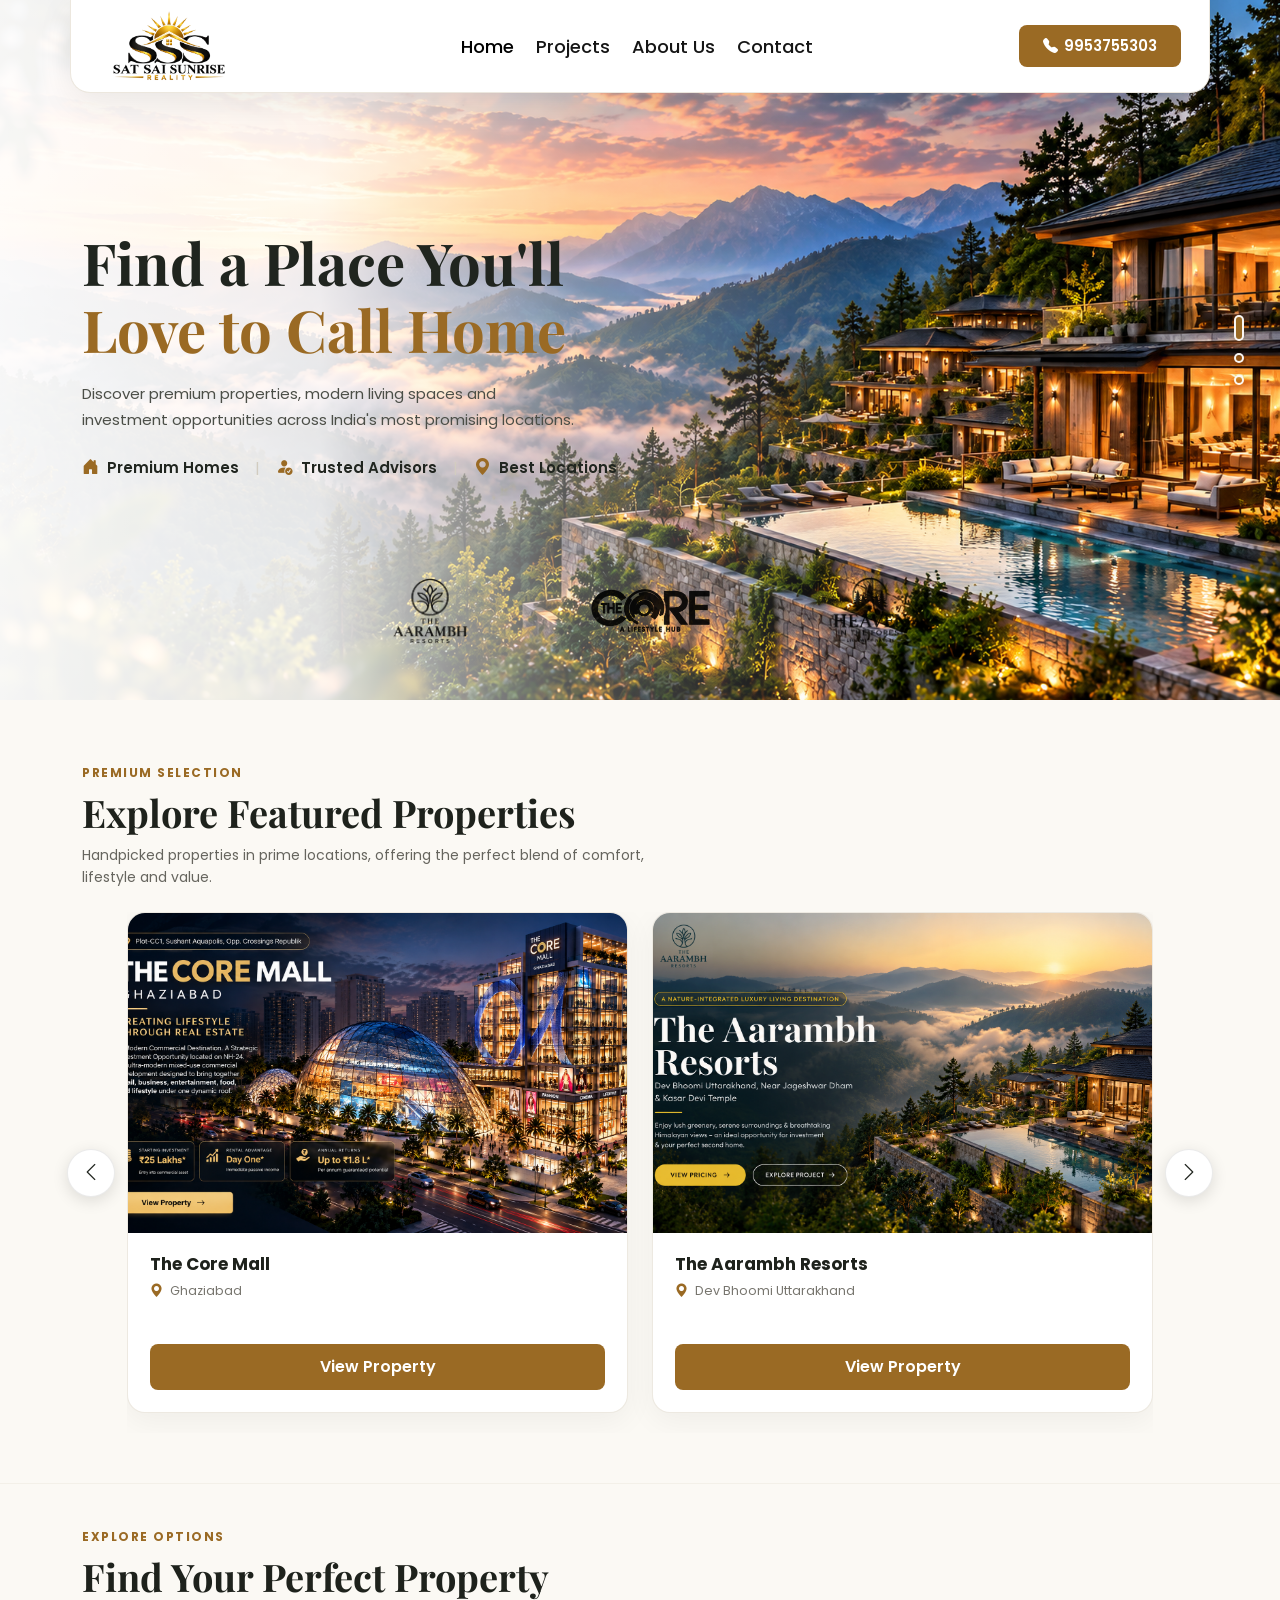
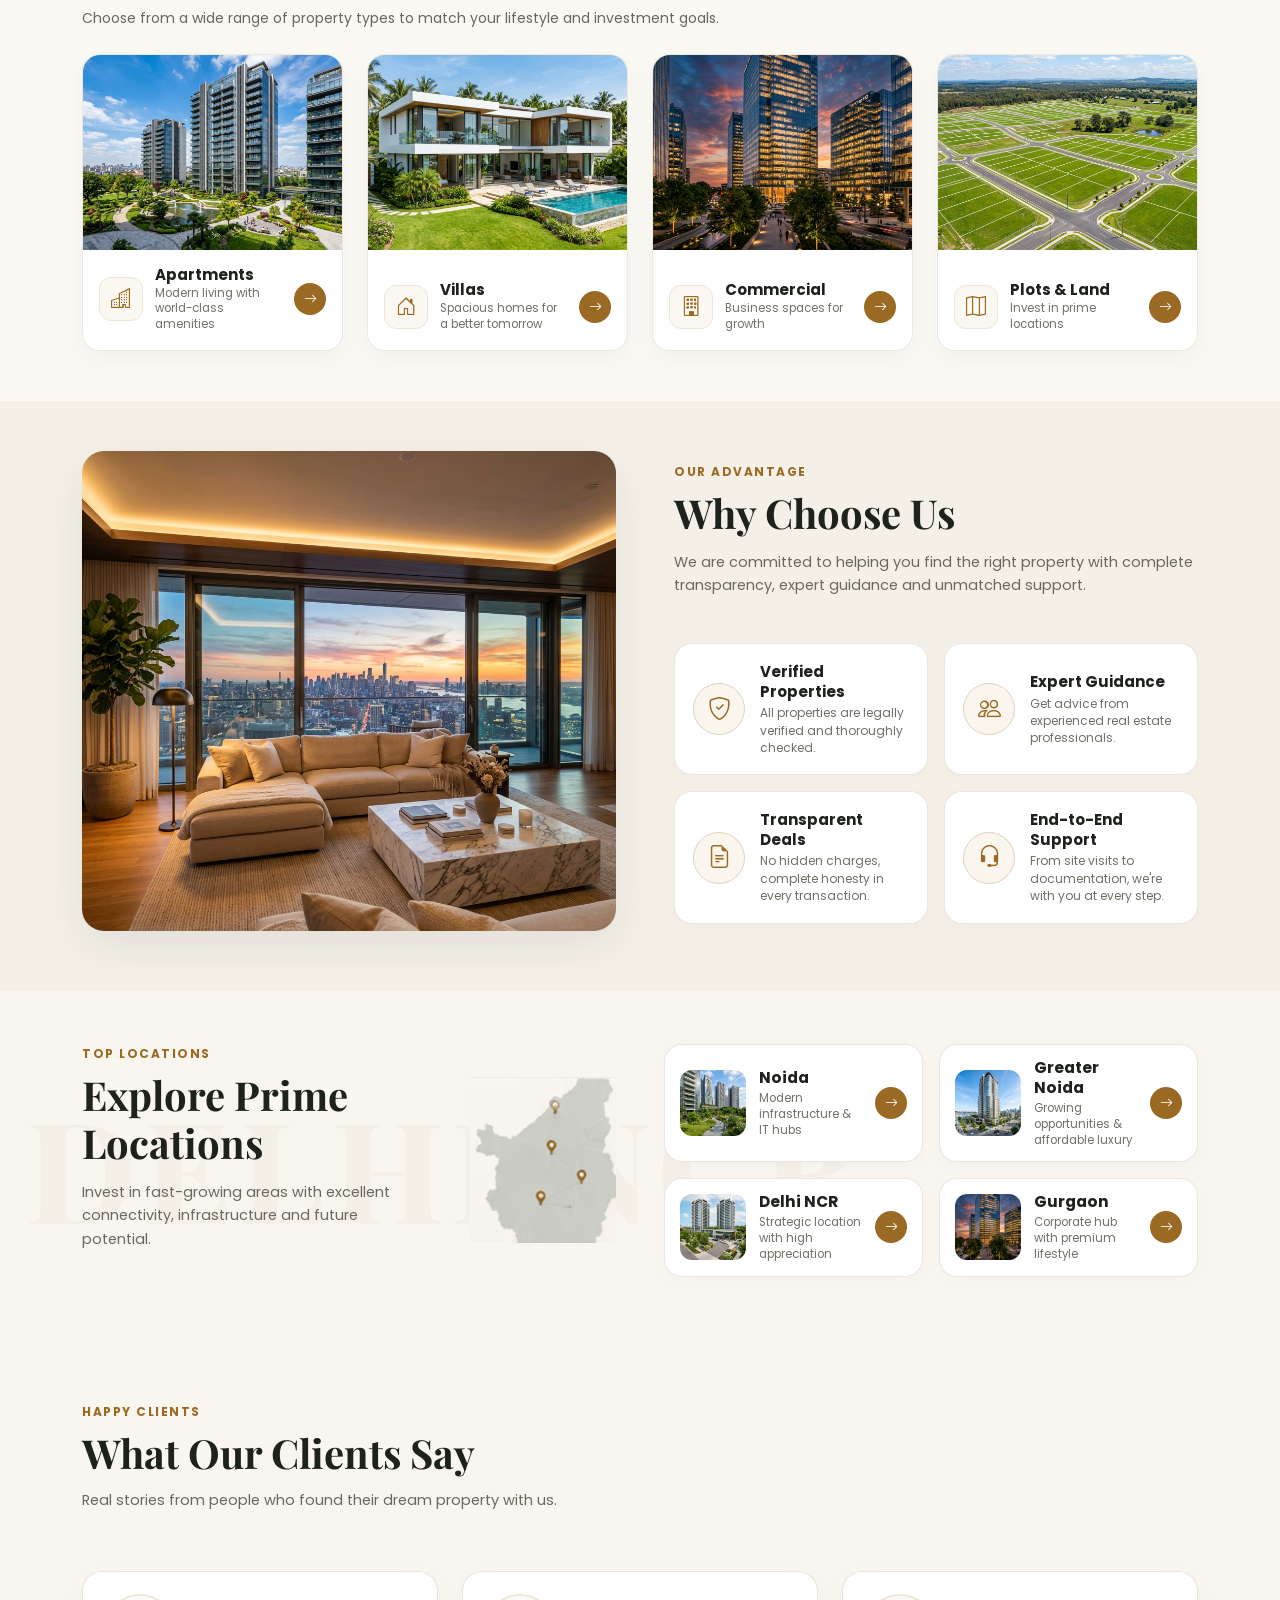
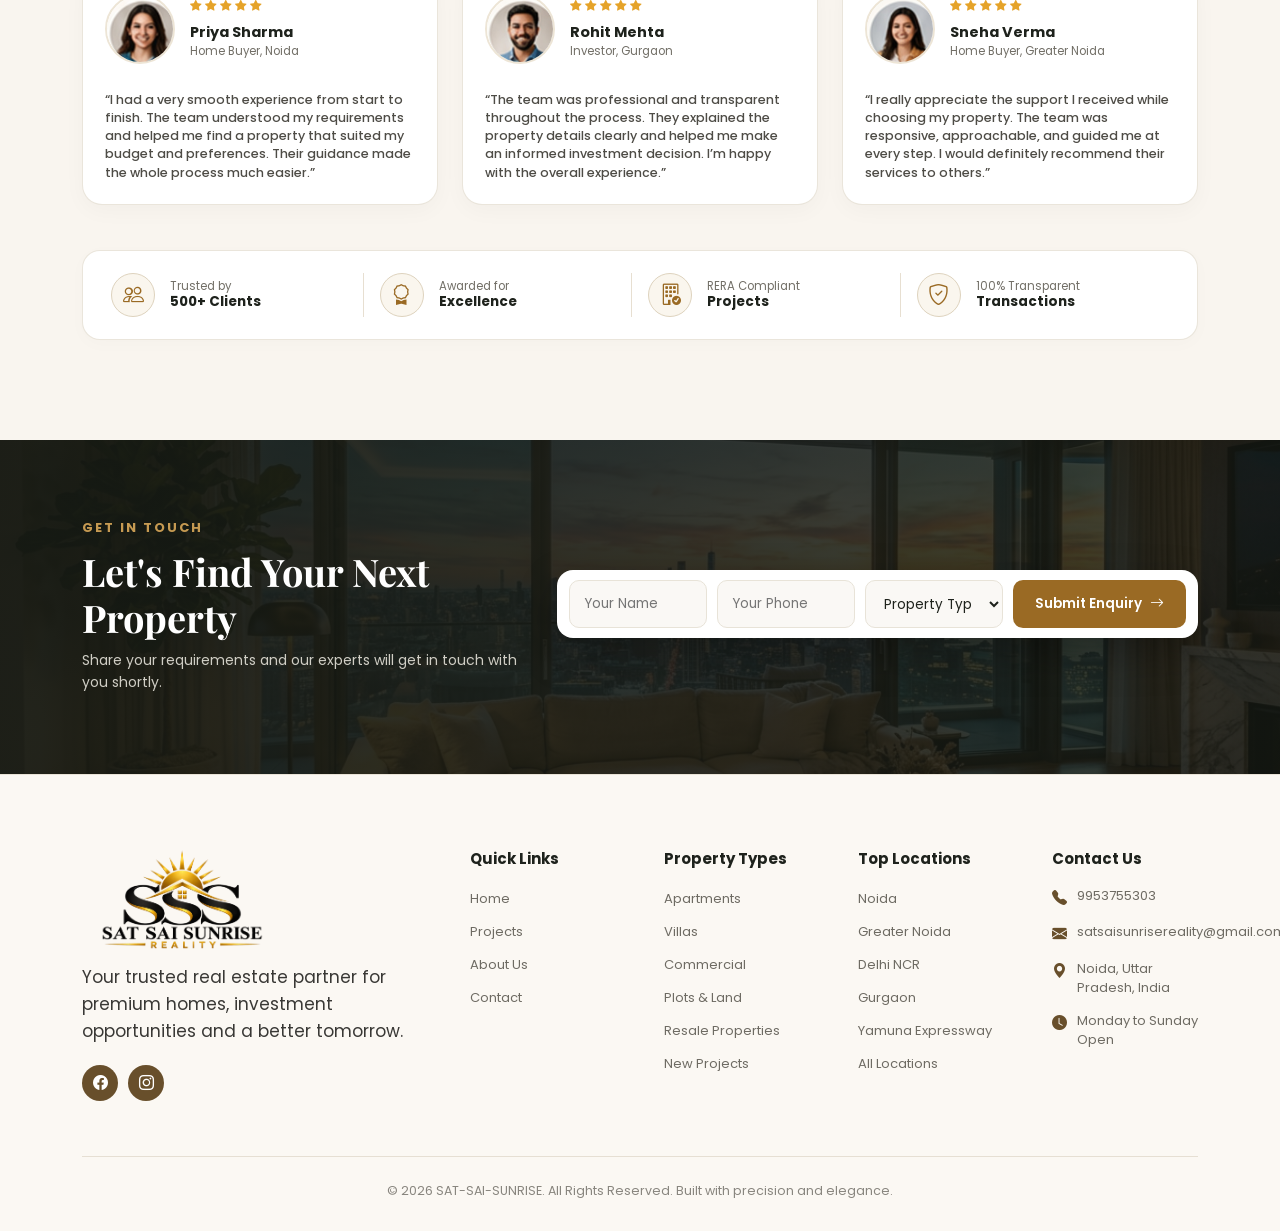
==== commit 84b753f9: "Add fevicon" ====
--- a/index.html
+++ b/index.html
@@ -7,6 +7,13 @@
 
     <title>SAT-SAI-SUNRISE | Premium Real Estate</title>
 
+    <!-- Favicon -->
+    <link rel="icon" type="image/x-icon" href="favicon.ico">
+    <link rel="icon" type="image/png" sizes="32x32" href="images/favicon-32x32.png">
+    <link rel="icon" type="image/png" sizes="16x16" href="images/favicon-16x16.png">
+    <link rel="icon" type="image/png" href="images/fevicon-clean.png">
+    <link rel="apple-touch-icon" sizes="180x180" href="images/apple-touch-icon.png">
+
     <!-- Bootstrap CSS -->
     <link href="https://cdn.jsdelivr.net/npm/bootstrap@5.3.3/dist/css/bootstrap.min.css" rel="stylesheet">
 
@@ -66,28 +73,28 @@
                     <ul class="navbar-nav mx-auto">
 
                         <li class="nav-item">
-                            <a class="nav-link active" href="#home">
+                            <a class="nav-link active" href="">
                                 Home
                             </a>
                         </li>
 
 
                         <li class="nav-item">
-                            <a class="nav-link" href="#properties">
+                            <a class="nav-link" href="projects.html">
                                 Projects
                             </a>
                         </li>
 
 
                         <li class="nav-item">
-                            <a class="nav-link" href="#about">
+                            <a class="nav-link" href="about.html">
                                 About Us
                             </a>
                         </li>
 
 
                         <li class="nav-item">
-                            <a class="nav-link" href="#contact">
+                            <a class="nav-link" href="contact.html">
                                 Contact
                             </a>
                         </li>
@@ -122,9 +129,23 @@
 
         <section class="hero-section" id="home">
 
+            <!-- Hero Background Slider -->
+            <div class="hero-slider" id="heroSlider">
+                <div class="hero-slide active" style="background-image: url('images/Aarambh-Resorts-slide-img.png');">
+                </div>
+                <div class="hero-slide" style="background-image: url('images/Core-mall-slide-img.png');"></div>
+                <div class="hero-slide" style="background-image: url('images/Heaven-forest-slide-img.png');"></div>
+            </div>
+
             <!-- Background Overlay -->
             <div class="hero-overlay"></div>
 
+            <!-- Hero Slider Indicators -->
+            <div class="hero-slider-dots" aria-label="Hero slider pagination">
+                <button type="button" class="hero-dot active" aria-label="Slide 1" data-slide="0"></button>
+                <button type="button" class="hero-dot" aria-label="Slide 2" data-slide="1"></button>
+                <button type="button" class="hero-dot" aria-label="Slide 3" data-slide="2"></button>
+            </div>
 
             <div class="container hero-container">
 
@@ -231,92 +252,192 @@
                     #propSlider::-webkit-scrollbar {
                         display: none;
                     }
+
+                    .prop-slider-wrapper {
+                        position: relative;
+                        padding: 0 45px;
+                    }
+
+                    .prop-nav-btn {
+                        position: absolute;
+                        top: 50%;
+                        transform: translateY(-50%);
+                        width: 48px;
+                        height: 48px;
+                        background: #ffffff;
+                        border: 1px solid rgba(0, 0, 0, 0.08);
+                        border-radius: 50%;
+                        display: flex;
+                        align-items: center;
+                        justify-content: center;
+                        box-shadow: 0 4px 16px rgba(0, 0, 0, 0.12);
+                        color: #1e221c;
+                        font-size: 20px;
+                        cursor: pointer;
+                        z-index: 10;
+                        transition: all 0.25s ease;
+                    }
+
+                    .prop-nav-btn:hover {
+                        background: #9a6a24;
+                        color: #ffffff;
+                        box-shadow: 0 6px 20px rgba(154, 106, 36, 0.35);
+                        transform: translateY(-50%) scale(1.08);
+                    }
+
+                    .prop-nav-prev {
+                        left: -15px;
+                    }
+
+                    .prop-nav-next {
+                        right: -15px;
+                    }
+
+                    @media (max-width: 991px) {
+                        .prop-slider-wrapper {
+                            padding: 0 30px;
+                        }
+
+                        .prop-nav-prev {
+                            left: -8px;
+                        }
+
+                        .prop-nav-next {
+                            right: -8px;
+                        }
+                    }
+
+                    @media (max-width: 768px) {
+                        .prop-slider-item {
+                            flex: 0 0 100% !important;
+                            min-width: 100% !important;
+                        }
+                    }
+
+                    @media (max-width: 576px) {
+                        .prop-slider-wrapper {
+                            padding: 0 15px;
+                        }
+
+                        .prop-nav-btn {
+                            width: 38px;
+                            height: 38px;
+                            font-size: 16px;
+                        }
+
+                        .prop-nav-prev {
+                            left: -5px;
+                        }
+
+                        .prop-nav-next {
+                            right: -5px;
+                        }
+                    }
                 </style>
-                <!-- Property Cards Slider -->
-                <div class="d-flex" id="propSlider"
-                    style="overflow-x: auto; scroll-snap-type: x mandatory; scroll-behavior: smooth; gap: 1.5rem; padding-bottom: 20px; -ms-overflow-style: none; scrollbar-width: none;">
-
-                    <!-- Property Card 1 -->
-                    <div style="flex: 0 0 calc(50% - 0.75rem); scroll-snap-align: start; min-width: 320px;">
-
-                        <div class="featured-property-card">
-
-                            <div class="property-img-wrap">
-
-                                <img src="images/the-core-mall-hero.png" alt="The Core Mall" loading="lazy">
-
-                            </div>
-
-                            <div class="property-info-wrap">
-
-                                <h3 class="property-card-name">The Core Mall</h3>
-
-                                <div class="property-location-tag">
-                                    <i class="bi bi-geo-alt-fill"></i>
-                                    <span>Ghaziabad</span>
-                                </div>
-                                <a href="#" class="btn w-100 mt-4 view-property-btn"
-                                    style="background-color: #9a6a24; color: #ffffff; border-radius: 8px; font-weight: 600; padding: 10px 0; transition: background-color 0.3s ease;"
-                                    onmouseover="this.style.backgroundColor='#75501b'"
-                                    onmouseout="this.style.backgroundColor='#9a6a24'">View Property</a>
-                            </div>
-                        </div>
-                    </div>
-
-
-                    <!-- Property Card 2 -->
-                    <div style="flex: 0 0 calc(50% - 0.75rem); scroll-snap-align: start; min-width: 320px;">
-
-                        <div class="featured-property-card">
-
-                            <div class="property-img-wrap">
-
-                                <img src="images/Aarambh-Resorts-hero.png" alt="The Aarambh Resorts" loading="lazy">
-
-                            </div>
-
-                            <div class="property-info-wrap">
-                                <h3 class="property-card-name">The Aarambh Resorts</h3>
-
-                                <div class="property-location-tag">
-                                    <i class="bi bi-geo-alt-fill"></i>
-                                    <span>Dev Bhoomi Uttarakhand</span>
-                                </div>
-                                <a href="#" class="btn w-100 mt-4 view-property-btn"
-                                    style="background-color: #9a6a24; color: #ffffff; border-radius: 8px; font-weight: 600; padding: 10px 0; transition: background-color 0.3s ease;"
-                                    onmouseover="this.style.backgroundColor='#75501b'"
-                                    onmouseout="this.style.backgroundColor='#9a6a24'">View Property</a>
-                            </div>
-                        </div>
-                    </div>
-
-
-                    <!-- Property Card 3 -->
-                    <div style="flex: 0 0 calc(50% - 0.75rem); scroll-snap-align: start; min-width: 320px;">
-
-                        <div class="featured-property-card">
-
-                            <div class="property-img-wrap">
-
-                                <img src="images/Heaven-forest-hero.png" alt="Heaven in the forest" loading="lazy">
-
-                            </div>
-
-                            <div class="property-info-wrap">
-                                <h3 class="property-card-name">Heaven in the forest</h3>
-
-                                <div class="property-location-tag">
-                                    <i class="bi bi-geo-alt-fill"></i>
-                                    <span>Near Kainchi Dham, Uttarakhand</span>
-                                </div>
-                                <a href="#" class="btn w-100 mt-4 view-property-btn"
-                                    style="background-color: #9a6a24; color: #ffffff; border-radius: 8px; font-weight: 600; padding: 10px 0; transition: background-color 0.3s ease;"
-                                    onmouseover="this.style.backgroundColor='#75501b'"
-                                    onmouseout="this.style.backgroundColor='#9a6a24'">View Property</a>
-                            </div>
-                        </div>
-                    </div>
-
+
+                <!-- Property Cards Slider Wrapper -->
+                <div class="prop-slider-wrapper">
+                    <!-- Prev Arrow Button -->
+                    <button type="button" class="prop-nav-btn prop-nav-prev" id="propPrevBtn"
+                        aria-label="Previous properties">
+                        <i class="bi bi-chevron-left"></i>
+                    </button>
+
+                    <!-- Property Cards Slider -->
+                    <div class="d-flex" id="propSlider"
+                        style="overflow-x: auto; scroll-snap-type: x mandatory; scroll-behavior: smooth; gap: 1.5rem; padding-bottom: 20px; -ms-overflow-style: none; scrollbar-width: none;">
+
+                        <!-- Property Card 1 -->
+                        <div class="prop-slider-item"
+                            style="flex: 0 0 calc(50% - 0.75rem); scroll-snap-align: start; min-width: 320px;">
+
+                            <div class="featured-property-card">
+
+                                <div class="property-img-wrap">
+
+                                    <img src="images/the-core-mall-hero.png" alt="The Core Mall" loading="lazy">
+
+                                </div>
+
+                                <div class="property-info-wrap">
+
+                                    <h3 class="property-card-name">The Core Mall</h3>
+
+                                    <div class="property-location-tag">
+                                        <i class="bi bi-geo-alt-fill"></i>
+                                        <span>Ghaziabad</span>
+                                    </div>
+                                    <a href="./The-Core-Mall/" class="btn w-100 mt-4 view-property-btn"
+                                        style="background-color: #9a6a24; color: #ffffff; border-radius: 8px; font-weight: 600; padding: 10px 0; transition: background-color 0.3s ease;"
+                                        onmouseover="this.style.backgroundColor='#75501b'"
+                                        onmouseout="this.style.backgroundColor='#9a6a24'">View Property</a>
+                                </div>
+                            </div>
+                        </div>
+
+
+                        <!-- Property Card 2 -->
+                        <div class="prop-slider-item"
+                            style="flex: 0 0 calc(50% - 0.75rem); scroll-snap-align: start; min-width: 320px;">
+
+                            <div class="featured-property-card">
+
+                                <div class="property-img-wrap">
+
+                                    <img src="images/Aarambh-Resorts-hero.png" alt="The Aarambh Resorts" loading="lazy">
+
+                                </div>
+
+                                <div class="property-info-wrap">
+                                    <h3 class="property-card-name">The Aarambh Resorts</h3>
+
+                                    <div class="property-location-tag">
+                                        <i class="bi bi-geo-alt-fill"></i>
+                                        <span>Dev Bhoomi Uttarakhand</span>
+                                    </div>
+                                    <a href="./Aarambh Resort/" class="btn w-100 mt-4 view-property-btn"
+                                        style="background-color: #9a6a24; color: #ffffff; border-radius: 8px; font-weight: 600; padding: 10px 0; transition: background-color 0.3s ease;"
+                                        onmouseover="this.style.backgroundColor='#75501b'"
+                                        onmouseout="this.style.backgroundColor='#9a6a24'">View Property</a>
+                                </div>
+                            </div>
+                        </div>
+
+
+                        <!-- Property Card 3 -->
+                        <div class="prop-slider-item"
+                            style="flex: 0 0 calc(50% - 0.75rem); scroll-snap-align: start; min-width: 320px;">
+
+                            <div class="featured-property-card">
+
+                                <div class="property-img-wrap">
+
+                                    <img src="images/Heaven-forest-hero.png" alt="Heaven in the forest" loading="lazy">
+
+                                </div>
+
+                                <div class="property-info-wrap">
+                                    <h3 class="property-card-name">Heaven in the forest</h3>
+
+                                    <div class="property-location-tag">
+                                        <i class="bi bi-geo-alt-fill"></i>
+                                        <span>Near Kainchi Dham, Uttarakhand</span>
+                                    </div>
+                                    <a href="./Heaven-in-the-Forest/" class="btn w-100 mt-4 view-property-btn"
+                                        style="background-color: #9a6a24; color: #ffffff; border-radius: 8px; font-weight: 600; padding: 10px 0; transition: background-color 0.3s ease;"
+                                        onmouseover="this.style.backgroundColor='#75501b'"
+                                        onmouseout="this.style.backgroundColor='#9a6a24'">View Property</a>
+                                </div>
+                            </div>
+                        </div>
+
+                    </div>
+
+                    <!-- Next Arrow Button -->
+                    <button type="button" class="prop-nav-btn prop-nav-next" id="propNextBtn"
+                        aria-label="Next properties">
+                        <i class="bi bi-chevron-right"></i>
+                    </button>
                 </div>
 
             </div>
--- a/css/style.css
+++ b/css/style.css
@@ -218,26 +218,93 @@
     align-items: center;
     padding-top: 130px;
     padding-bottom: 120px;
-    background-image: url("../images/Hero-section-bg.png");
+    background-color: #f7f3eb;
+    overflow: hidden;
+}
+
+/* Hero Background Slider */
+.hero-slider {
+    position: absolute;
+    inset: 0;
+    width: 100%;
+    height: 100%;
+    overflow: hidden;
+    z-index: 0;
+}
+
+.hero-slide {
+    position: absolute;
+    inset: 0;
+    width: 100%;
+    height: 100%;
     background-size: cover;
     background-position: 85% center;
     background-repeat: no-repeat;
+    opacity: 0;
+    transform: scale(1.05);
+    transition: opacity 1.4s ease-in-out, transform 7s ease-out;
+    pointer-events: none;
+}
+
+.hero-slide.active {
+    opacity: 1;
+    transform: scale(1);
+    z-index: 1;
 }
 
 .hero-overlay {
     position: absolute;
     inset: 0;
     background: linear-gradient(90deg,
-            rgba(255, 255, 255, 0.95) 0%,
+            rgba(255, 255, 255, 0.96) 0%,
             rgba(255, 255, 255, 0.88) 25%,
             rgba(255, 255, 255, 0.323) 45%,
             rgba(255, 255, 255, 0) 68%,
             transparent 85%);
+    z-index: 2;
+    pointer-events: none;
+}
+
+/* Hero Slider Indicators */
+.hero-slider-dots {
+    position: absolute;
+    right: 36px;
+    top: 50%;
+    transform: translateY(-50%);
+    display: flex;
+    flex-direction: column;
+    gap: 12px;
+    z-index: 10;
+}
+
+.hero-dot {
+    width: 10px;
+    height: 10px;
+    border-radius: 50%;
+    border: 2px solid rgba(255, 255, 255, 0.95);
+    background: rgba(154, 106, 36, 0.45);
+    box-shadow: 0 2px 8px rgba(0, 0, 0, 0.15);
+    cursor: pointer;
+    padding: 0;
+    transition: all 0.35s cubic-bezier(0.4, 0, 0.2, 1);
+    outline: none;
+}
+
+.hero-dot:hover {
+    background: var(--primary, #9a6a24);
+    transform: scale(1.2);
+}
+
+.hero-dot.active {
+    height: 26px;
+    border-radius: 12px;
+    background: var(--primary, #9a6a24);
+    box-shadow: 0 4px 12px rgba(154, 106, 36, 0.4);
 }
 
 .hero-container {
     position: relative;
-    z-index: 2;
+    z-index: 3;
     width: 100%;
 }
 
@@ -1410,7 +1477,8 @@
     gap: 9px;
 }
 
-.footer-links-list li a {
+.footer-links-list li a,
+.footer-links-list li span {
     font-size: 13px;
     color: #6e6b63;
     text-decoration: none;
--- a/css/responsive.css
+++ b/css/responsive.css
@@ -356,14 +356,23 @@
         min-height: auto;
         padding-top: 120px;
         padding-bottom: 75px;
-        background-position: 75% center;
+    }
+
+    .hero-slide {
+        background-position: 70% center;
+    }
+
+    .hero-slider-dots {
+        right: 16px;
+        top: 35%;
+        gap: 8px;
     }
 
     .hero-overlay {
         background: linear-gradient(180deg,
-                rgba(255, 255, 255, 0.88) 0%,
-                rgba(255, 255, 255, 0.65) 45%,
-                rgba(255, 255, 255, 0.2) 100%);
+                rgba(255, 255, 255, 0.90) 0%,
+                rgba(255, 255, 255, 0.70) 50%,
+                rgba(255, 255, 255, 0.35) 100%);
     }
 
     .hero-content {
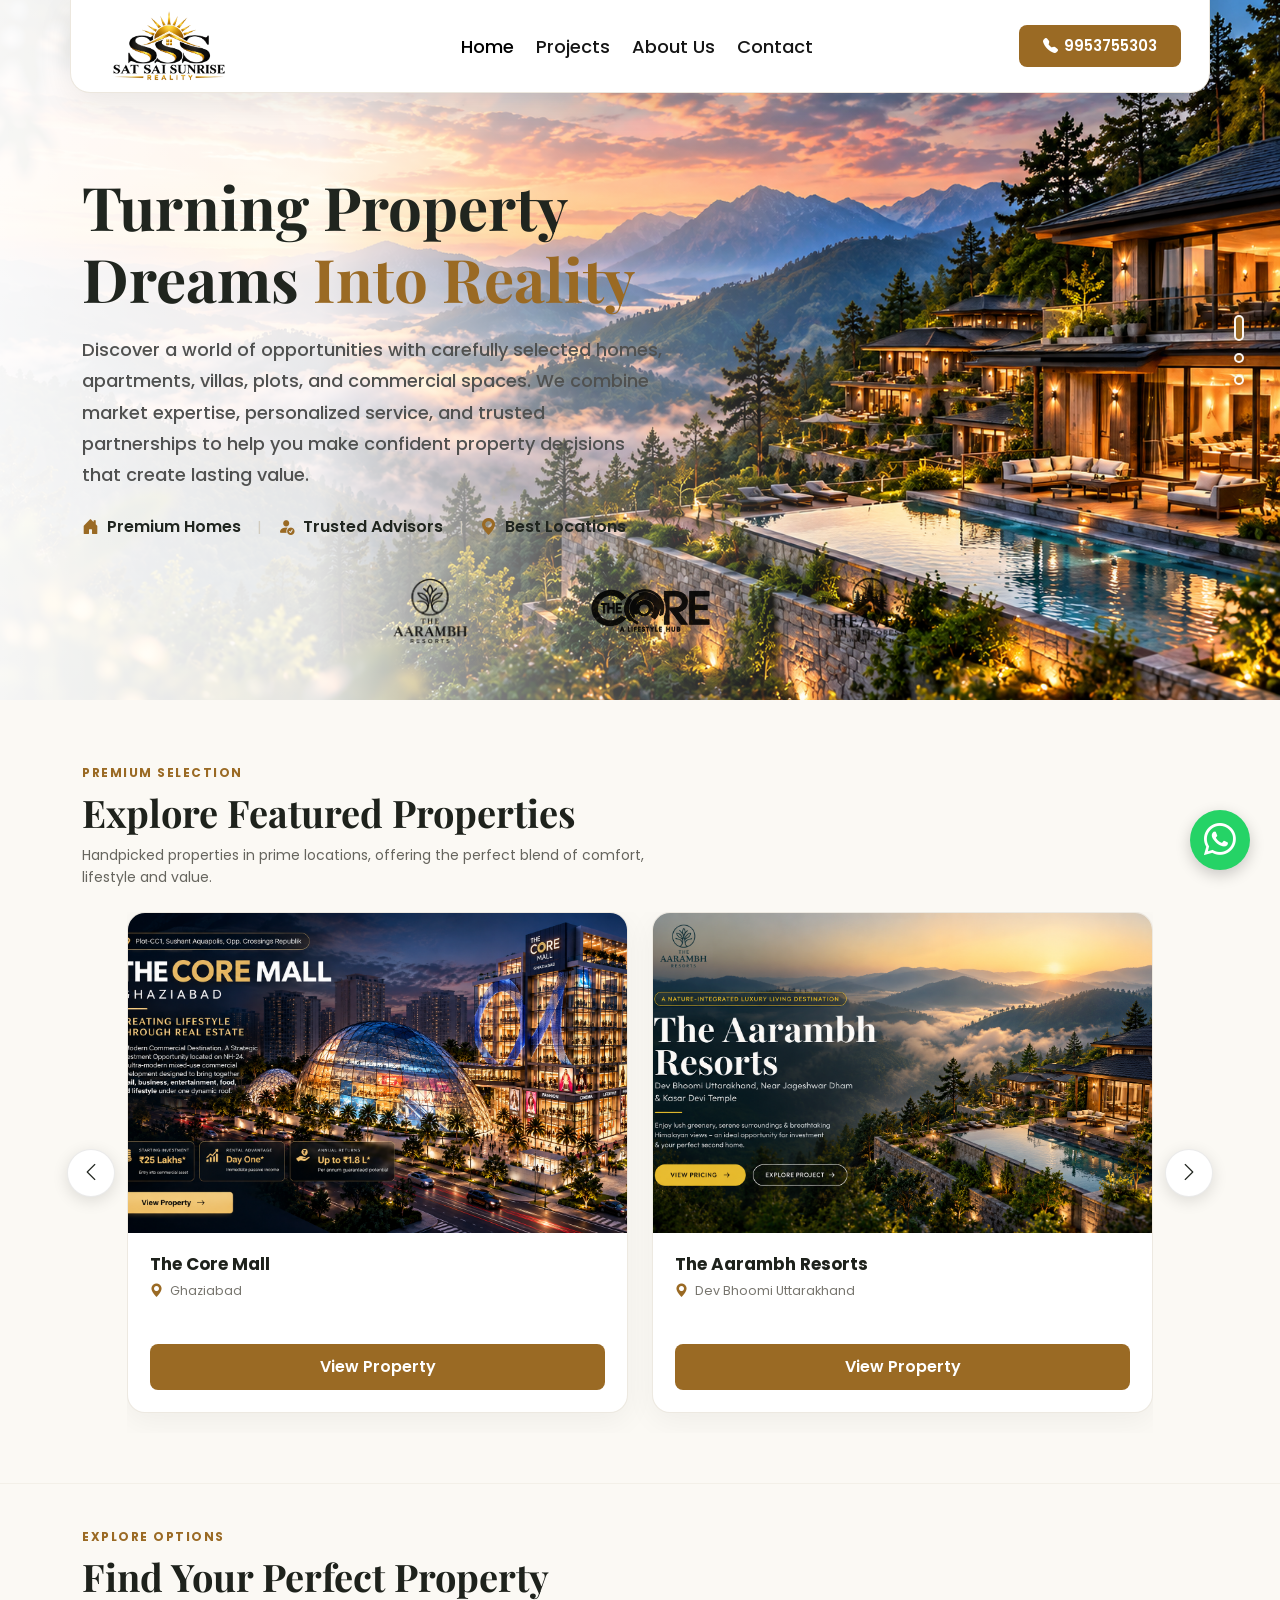
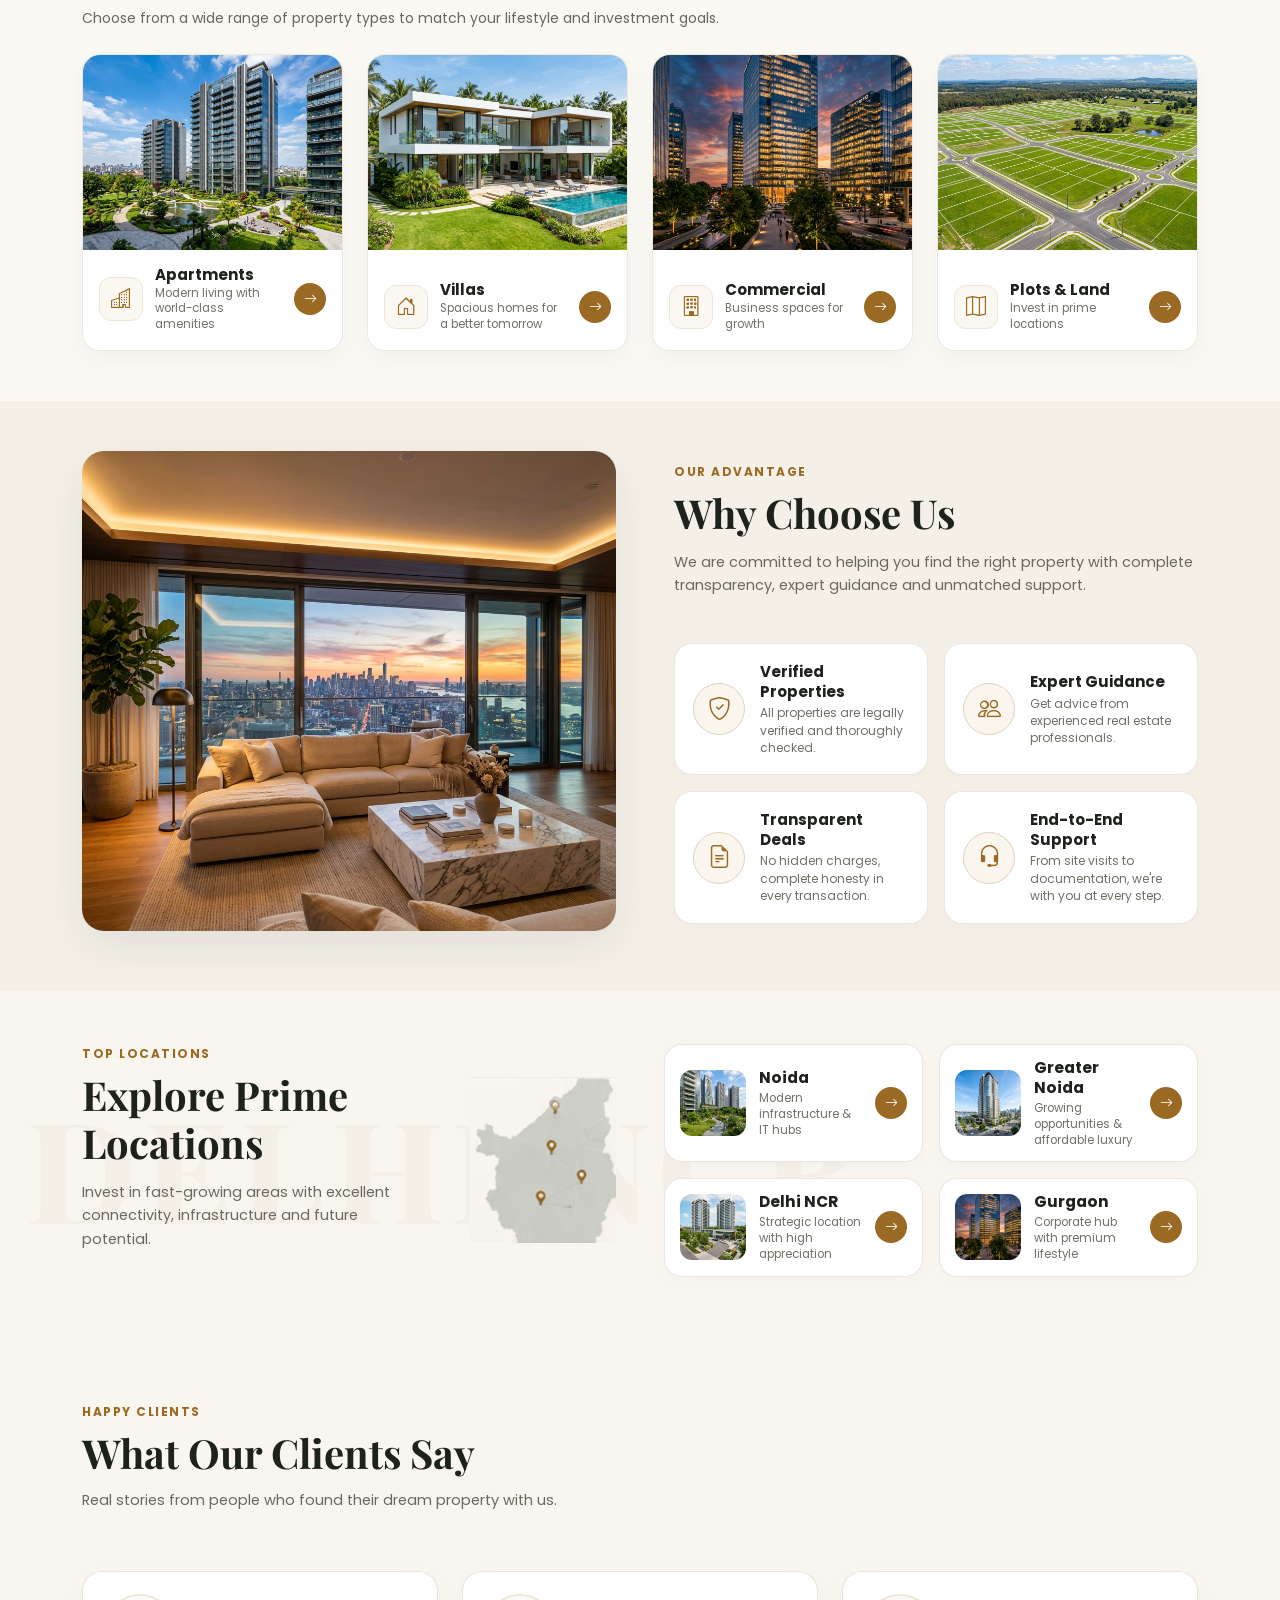
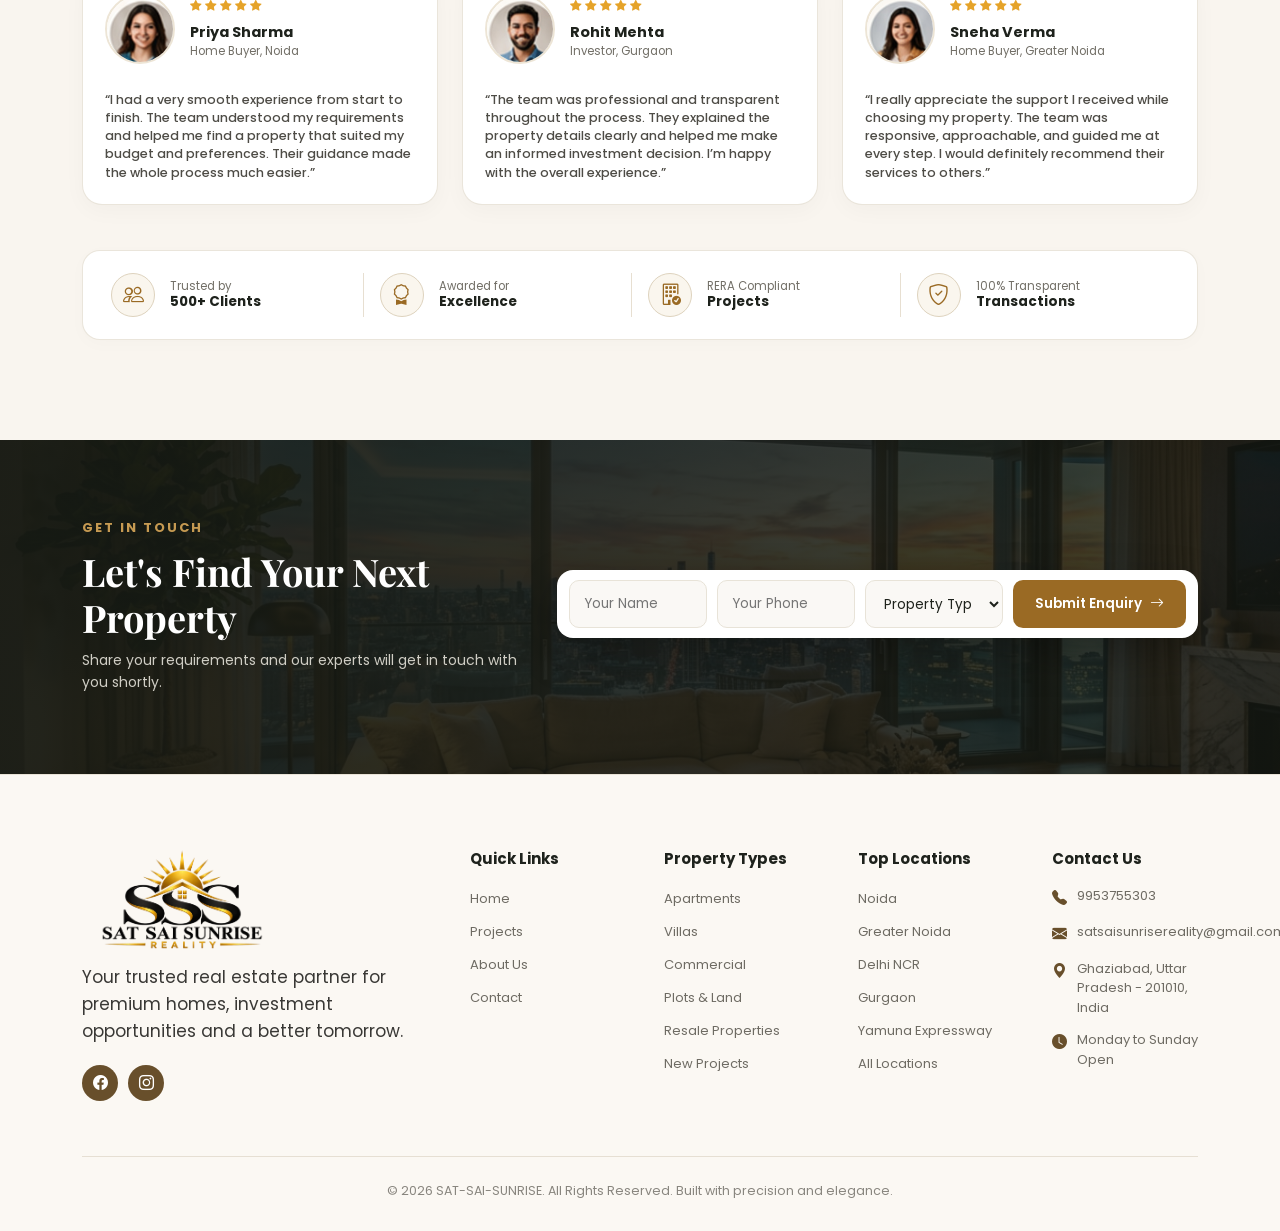
==== commit a1c68dd2: "Update hero section and responsive CSS" ====
--- a/index.html
+++ b/index.html
@@ -157,15 +157,15 @@
                         <div class="hero-content">
 
                             <h1 class="hero-title">
-                                Find a Place You'll
-                                <br>
-                                <span>Love to Call Home</span>
+                                Turning Property Dreams
+                                <span>Into Reality</span>
                             </h1>
 
                             <p class="hero-description">
-                                Discover premium properties, modern living spaces and
-                                <br class="d-none d-md-block">
-                                investment opportunities across India's most promising locations.
+                                Discover a world of opportunities with carefully selected homes, apartments, villas,
+                                plots, and commercial spaces. We combine market expertise, personalized service, and
+                                trusted partnerships to help you make confident property decisions that create lasting
+                                value.
                             </p>
 
                             <!-- Hero Features -->
@@ -1211,11 +1211,10 @@
                     <h4 class="footer-col-title">Quick Links</h4>
 
                     <ul class="footer-links-list">
-                        <li><a href="#home">Home</a></li>
-                        <li><a href="#properties">Projects</a></li>
-
-                        <li><a href="#about">About Us</a></li>
-                        <li><a href="#contact">Contact</a></li>
+                        <li><a href="index.html">Home</a></li>
+                        <li><a href="projects.html">Projects</a></li>
+                        <li><a href="about.html">About Us</a></li>
+                        <li><a href="contact.html">Contact</a></li>
                     </ul>
 
                 </div>
@@ -1271,7 +1270,7 @@
                         </li>
                         <li>
                             <i class="bi bi-geo-alt-fill"></i>
-                            <span>Noida, Uttar Pradesh, India</span>
+                            <span>Ghaziabad, Uttar Pradesh - 201010, India</span>
                         </li>
                         <li>
                             <i class="bi bi-clock-fill"></i>
@@ -1293,6 +1292,11 @@
 
     </footer>
 
+    <!-- WhatsApp Floating Button -->
+    <a href="https://wa.me/919953755303" target="_blank" class="whatsapp-float" aria-label="Chat on WhatsApp">
+        <i class="bi bi-whatsapp"></i>
+    </a>
+
     <script>
         document.getElementById("contactEnquiryForm").addEventListener("submit", function (e) {
             e.preventDefault();
--- a/css/style.css
+++ b/css/style.css
@@ -310,28 +310,33 @@
 
 .hero-content {
     max-width: 620px;
+    width: 100%;
 }
 
 .hero-title {
     font-family: "Playfair Display", serif;
-    font-size: 58px;
-    line-height: 1.15;
+    font-size: clamp(32px, 5.5vw, 60px);
+    line-height: 1.2;
     font-weight: 700;
     color: var(--dark);
-    margin-bottom: 18px;
+    margin-bottom: 20px;
+    word-wrap: break-word;
 }
 
 .hero-title span {
     color: var(--primary);
     font-weight: 700;
+    display: inline-block;
 }
 
 .hero-description {
-    max-width: 540px;
-    font-size: 15px;
+    max-width: 580px;
+    width: 100%;
+    font-size: clamp(14px, 1.4vw, 18px);
+    font-weight: 450;
     line-height: 1.75;
-    color: #4b4e47;
-    margin-bottom: 22px;
+    color: #505150;
+    margin-bottom: 24px;
 }
 
 /* Hero Features with Dividers */
@@ -339,13 +344,14 @@
     display: flex;
     align-items: center;
     gap: 16px;
+    flex-wrap: wrap;
 }
 
 .hero-feature {
     display: flex;
     align-items: center;
     gap: 8px;
-    font-size: 15px;
+    font-size: 16px;
     font-weight: 600;
     color: var(--dark);
 }
@@ -359,6 +365,63 @@
     color: #d2ccc0;
     font-size: 15px;
     user-select: none;
+}
+
+/* Responsive Scaling for Hero Section */
+@media (max-width: 991px) {
+    .hero-content {
+        max-width: 100%;
+    }
+
+    .hero-title {
+        font-size: clamp(34px, 5.2vw, 48px);
+        margin-bottom: 16px;
+    }
+
+    .hero-description {
+        font-size: 16px;
+        line-height: 1.65;
+        max-width: 100%;
+        margin-bottom: 20px;
+    }
+}
+
+@media (max-width: 767px) {
+    .hero-title {
+        font-size: clamp(28px, 6.5vw, 36px);
+        line-height: 1.25;
+    }
+
+    .hero-description {
+        font-size: 14.5px;
+        line-height: 1.6;
+    }
+
+    .hero-features {
+        gap: 10px 14px;
+    }
+}
+
+@media (max-width: 480px) {
+    .hero-title {
+        font-size: 26px;
+        line-height: 1.25;
+    }
+
+    .hero-description {
+        font-size: 13.5px;
+        line-height: 1.55;
+    }
+
+    .feature-divider {
+        display: none;
+    }
+
+    .hero-features {
+        flex-direction: column;
+        align-items: flex-start;
+        gap: 8px;
+    }
 }
 
 /* Hero Marquee for Logos */
@@ -1536,4 +1599,43 @@
     font-size: 12.5px;
     color: #88857e;
     margin: 0;
+}
+
+/* =========================================================
+   GLOBAL FLOATING WHATSAPP BUTTON
+========================================================= */
+.whatsapp-float {
+    position: fixed;
+    bottom: 30px;
+    right: 30px;
+    background: #25d366;
+    color: #ffffff !important;
+    border-radius: 50%;
+    width: 60px;
+    height: 60px;
+    display: flex;
+    align-items: center;
+    justify-content: center;
+    font-size: 32px;
+    box-shadow: 0 5px 15px rgba(0, 0, 0, 0.2);
+    z-index: 9999;
+    text-decoration: none;
+    transition: transform 0.3s ease, box-shadow 0.3s ease, background 0.3s ease;
+}
+
+.whatsapp-float:hover {
+    transform: scale(1.1);
+    color: #ffffff !important;
+    background: #20ba59;
+    box-shadow: 0 8px 20px rgba(37, 211, 102, 0.5);
+}
+
+@media (max-width: 576px) {
+    .whatsapp-float {
+        bottom: 20px;
+        right: 20px;
+        width: 52px;
+        height: 52px;
+        font-size: 28px;
+    }
 }
--- a/css/responsive.css
+++ b/css/responsive.css
@@ -19,10 +19,6 @@
 @media (min-width: 992px) and (max-width: 1199px) {
 
     /* Hero */
-    .hero-title {
-        font-size: 50px;
-    }
-
     .hero-content {
         max-width: 560px;
     }
@@ -182,10 +178,6 @@
         padding-bottom: 0;
     }
 
-    .hero-title {
-        font-size: 46px;
-    }
-
     .hero-content {
         max-width: 620px;
     }
@@ -378,16 +370,6 @@
     .hero-content {
         max-width: 100%;
         text-align: left;
-    }
-
-    .hero-title {
-        font-size: 38px;
-        line-height: 1.15;
-    }
-
-    .hero-description {
-        font-size: 13.5px;
-        line-height: 1.7;
     }
 
     .hero-features {
@@ -754,15 +736,6 @@
         background-position: 70% center;
     }
 
-    .hero-title {
-        font-size: 32px;
-    }
-
-    .hero-description {
-        font-size: 12.5px;
-        max-width: 100%;
-    }
-
     .hero-features {
         display: flex;
         flex-direction: column;
@@ -964,14 +937,6 @@
     .hero-section {
         padding-top: 105px;
         padding-bottom: 60px;
-    }
-
-    .hero-title {
-        font-size: 28px;
-    }
-
-    .hero-description {
-        font-size: 11.5px;
     }
 
     .search-tab {
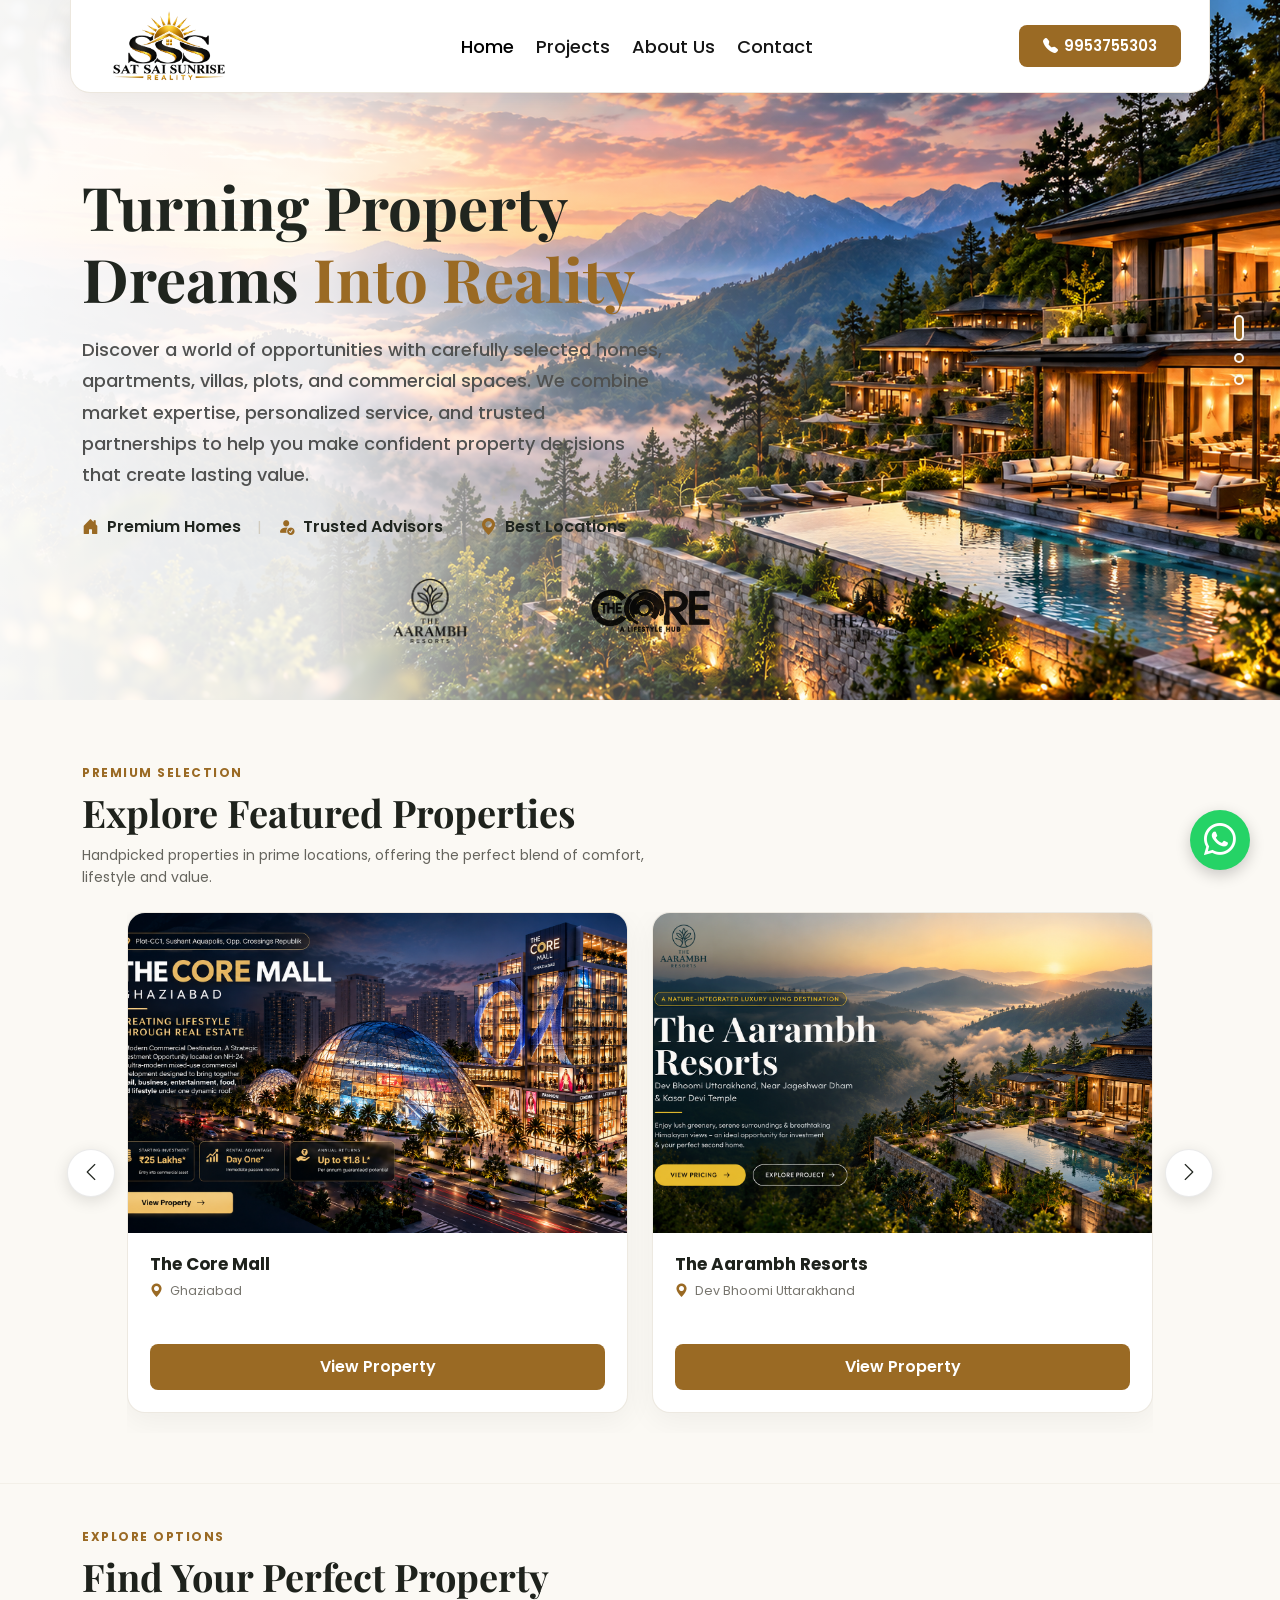
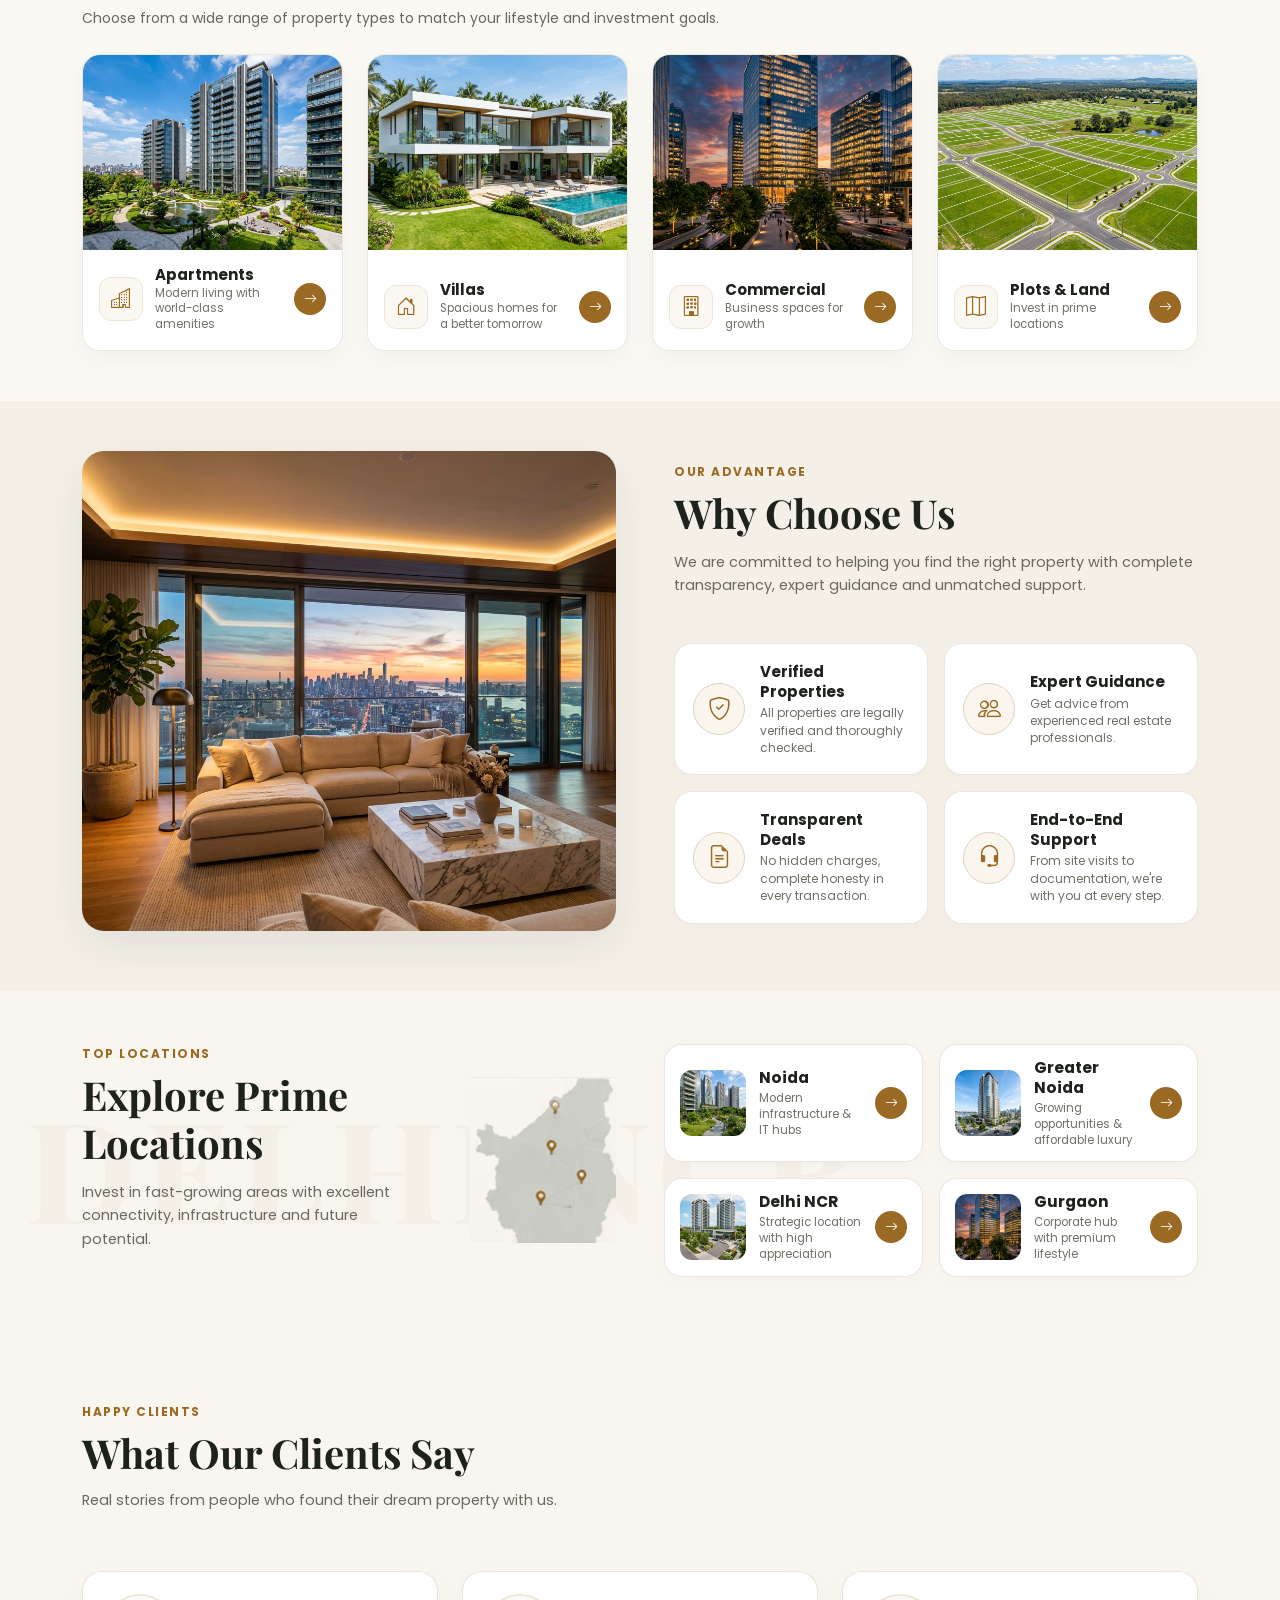
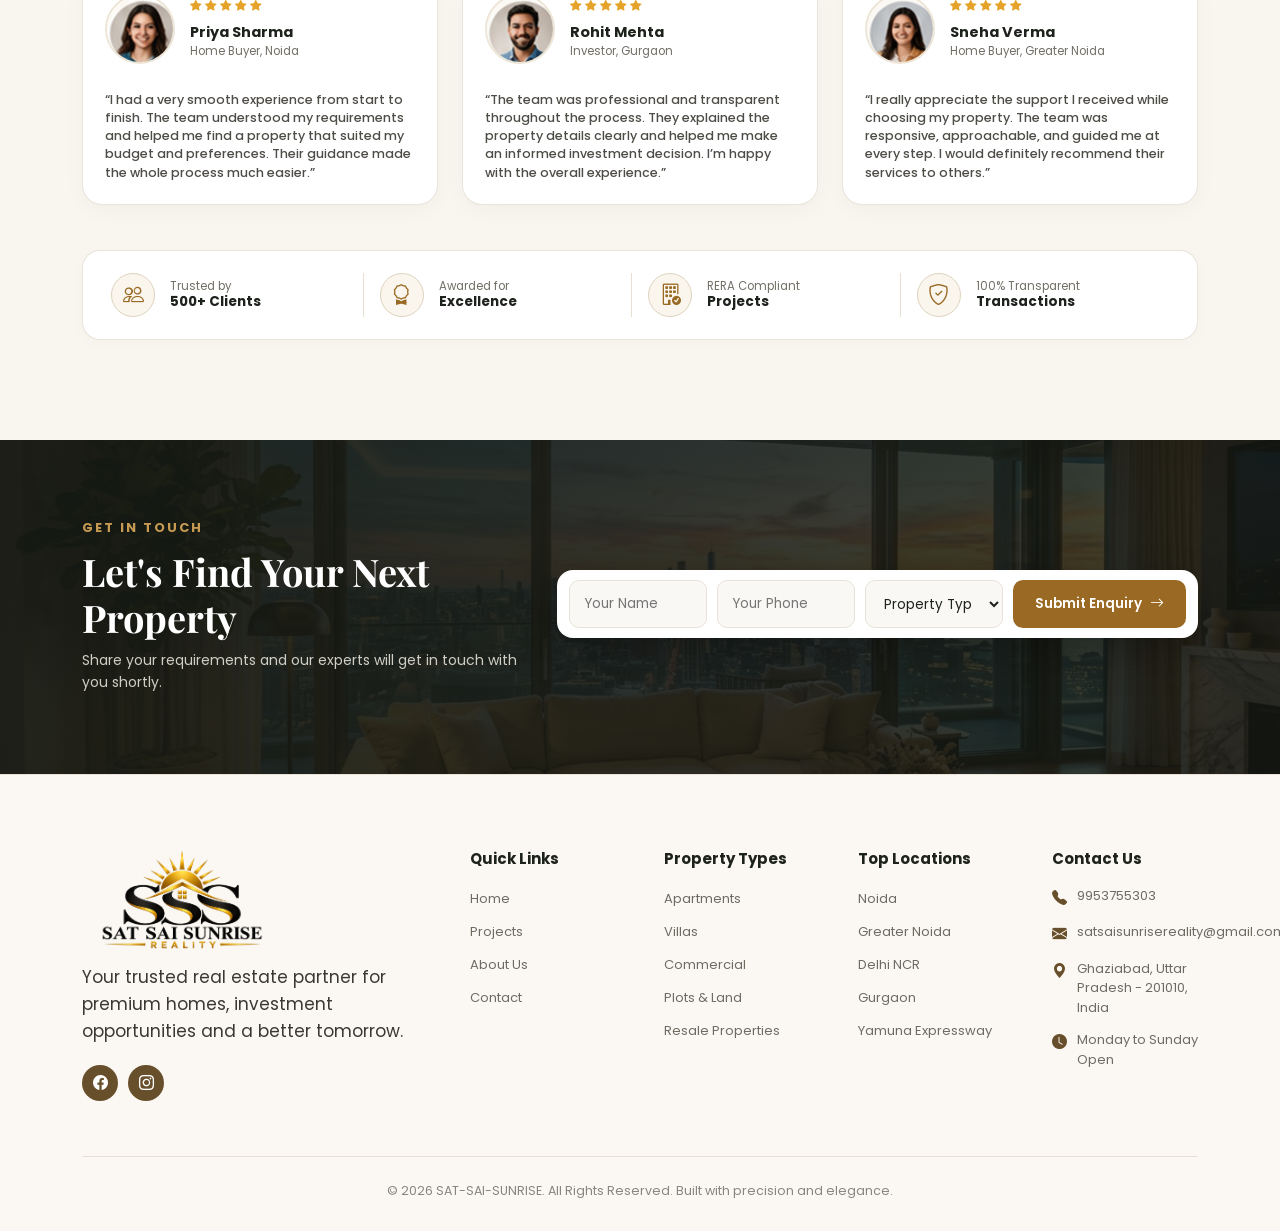
==== commit df08ab59: "correction in the pages" ====
--- a/index.html
+++ b/index.html
@@ -1140,9 +1140,10 @@
                                     <select name="property_type" class="contact-cta-select" required>
                                         <option value="" disabled selected>Property Type</option>
                                         <option value="Apartments">Apartments</option>
-                                        <option value="Independent Villas">Independent Villas</option>
+                                        <option value="Villas">Villas</option>
                                         <option value="Commercial">Commercial</option>
                                         <option value="Plots & Land">Plots & Land</option>
+                                        <option value="Resale Properties">Resale Properties</option>
                                     </select>
                                 </div>
 
@@ -1231,7 +1232,6 @@
                         <li><span>Commercial</span></li>
                         <li><span>Plots &amp; Land</span></li>
                         <li><span>Resale Properties</span></li>
-                        <li><span>New Projects</span></li>
                     </ul>
 
                 </div>
@@ -1248,7 +1248,6 @@
                         <li><span>Delhi NCR</span></li>
                         <li><span>Gurgaon</span></li>
                         <li><span>Yamuna Expressway</span></li>
-                        <li><span>All Locations</span></li>
                     </ul>
 
                 </div>
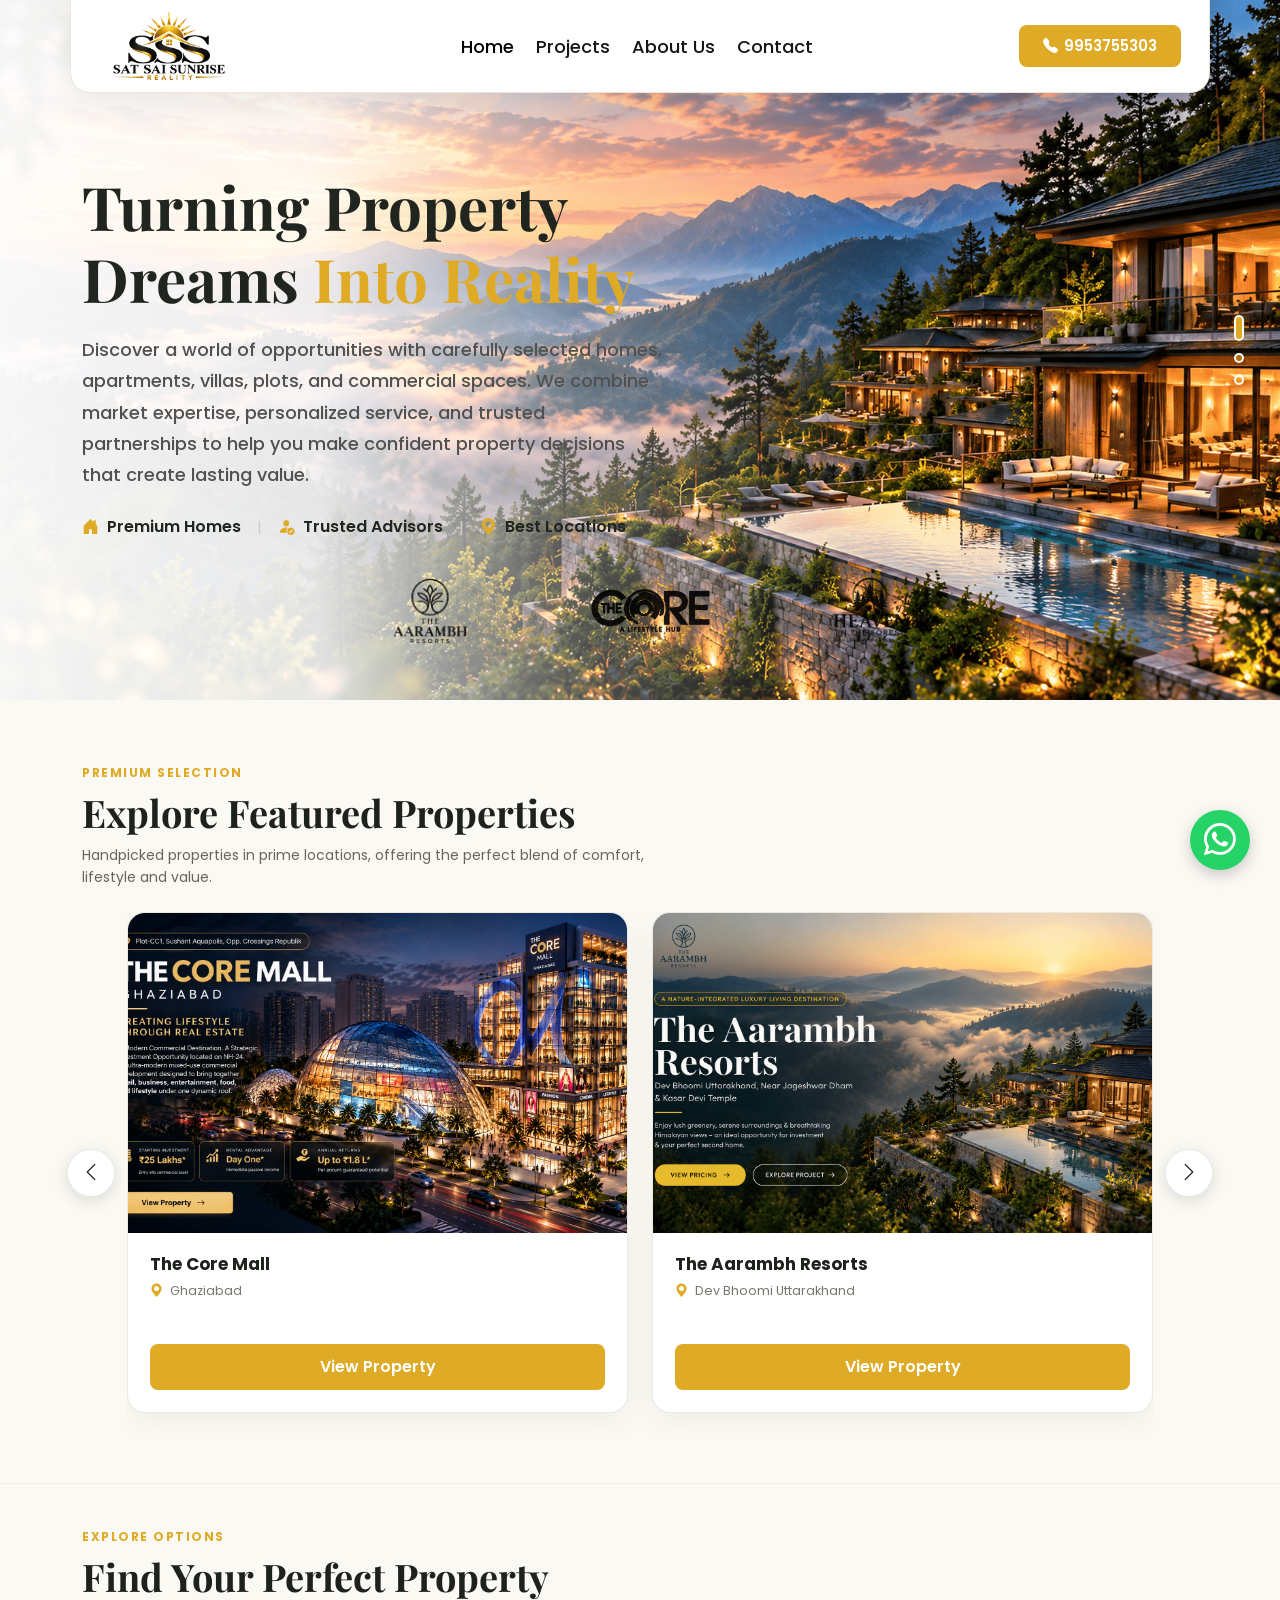
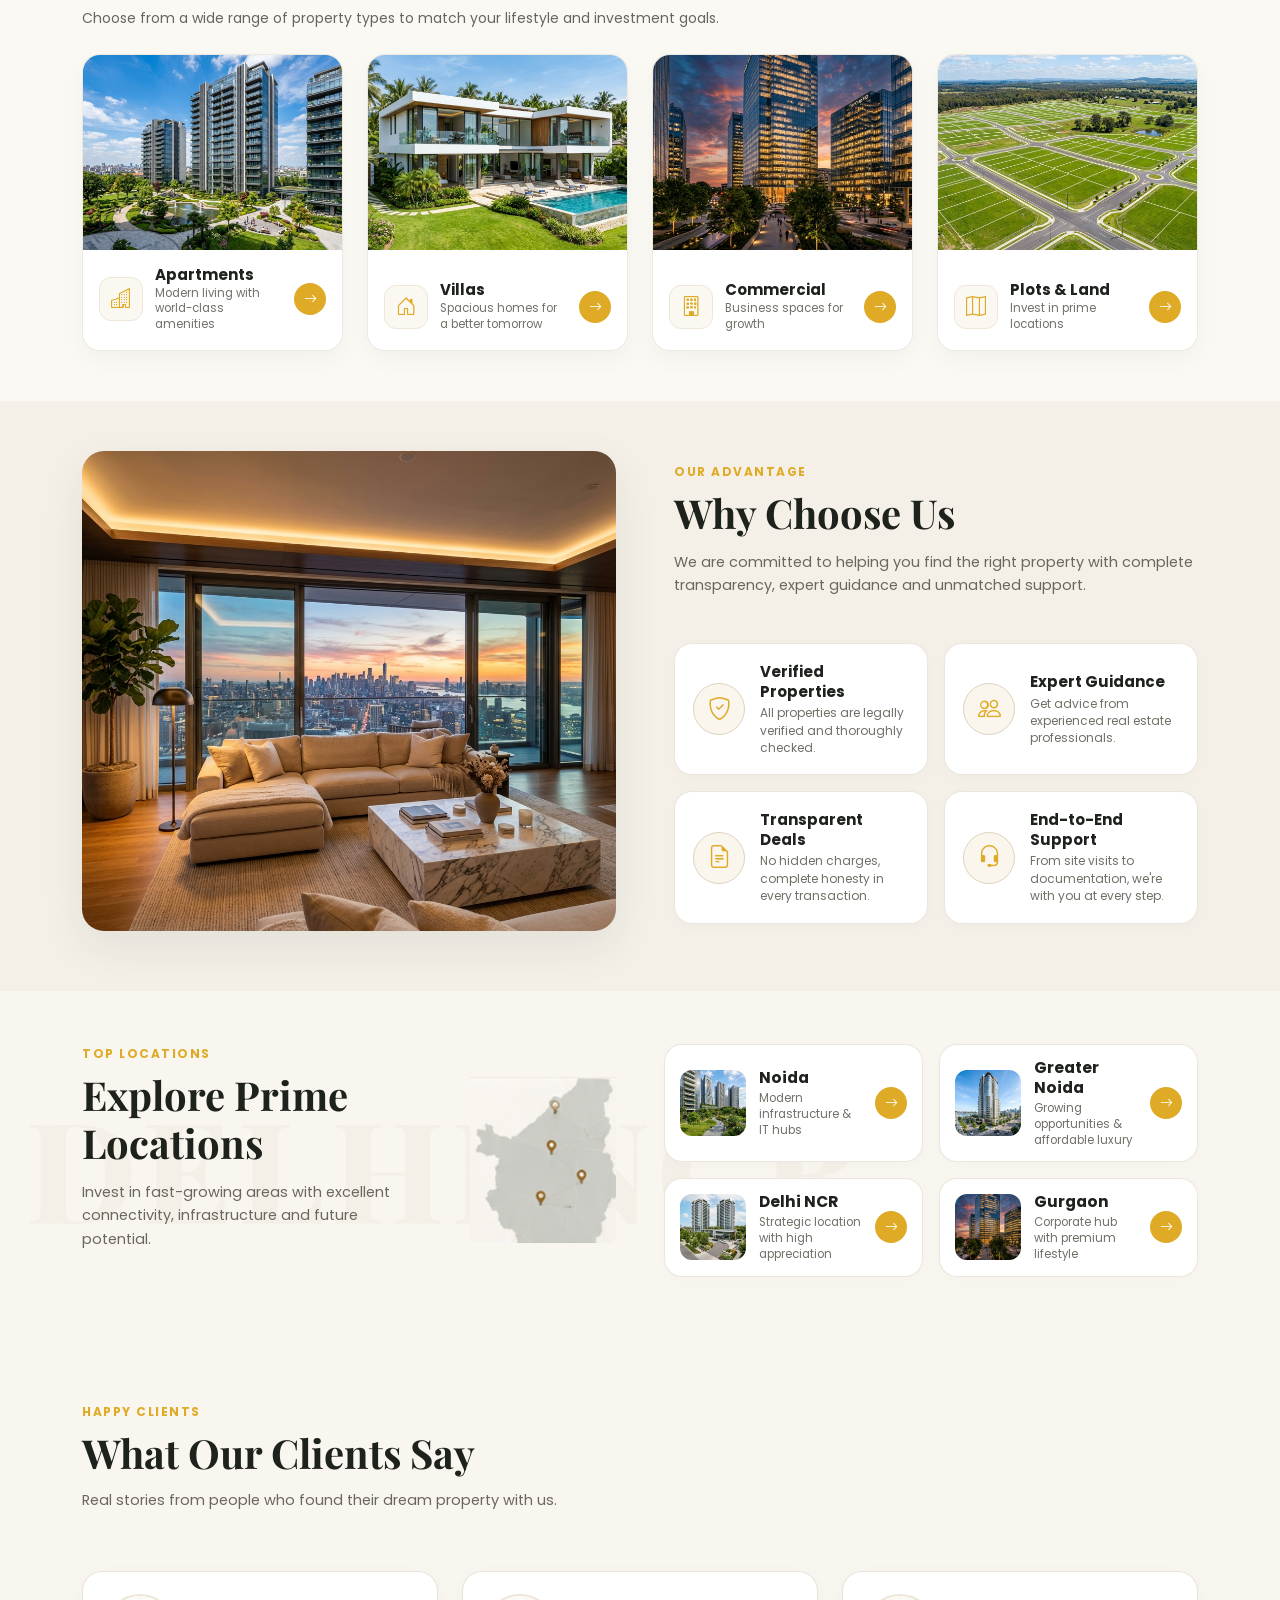
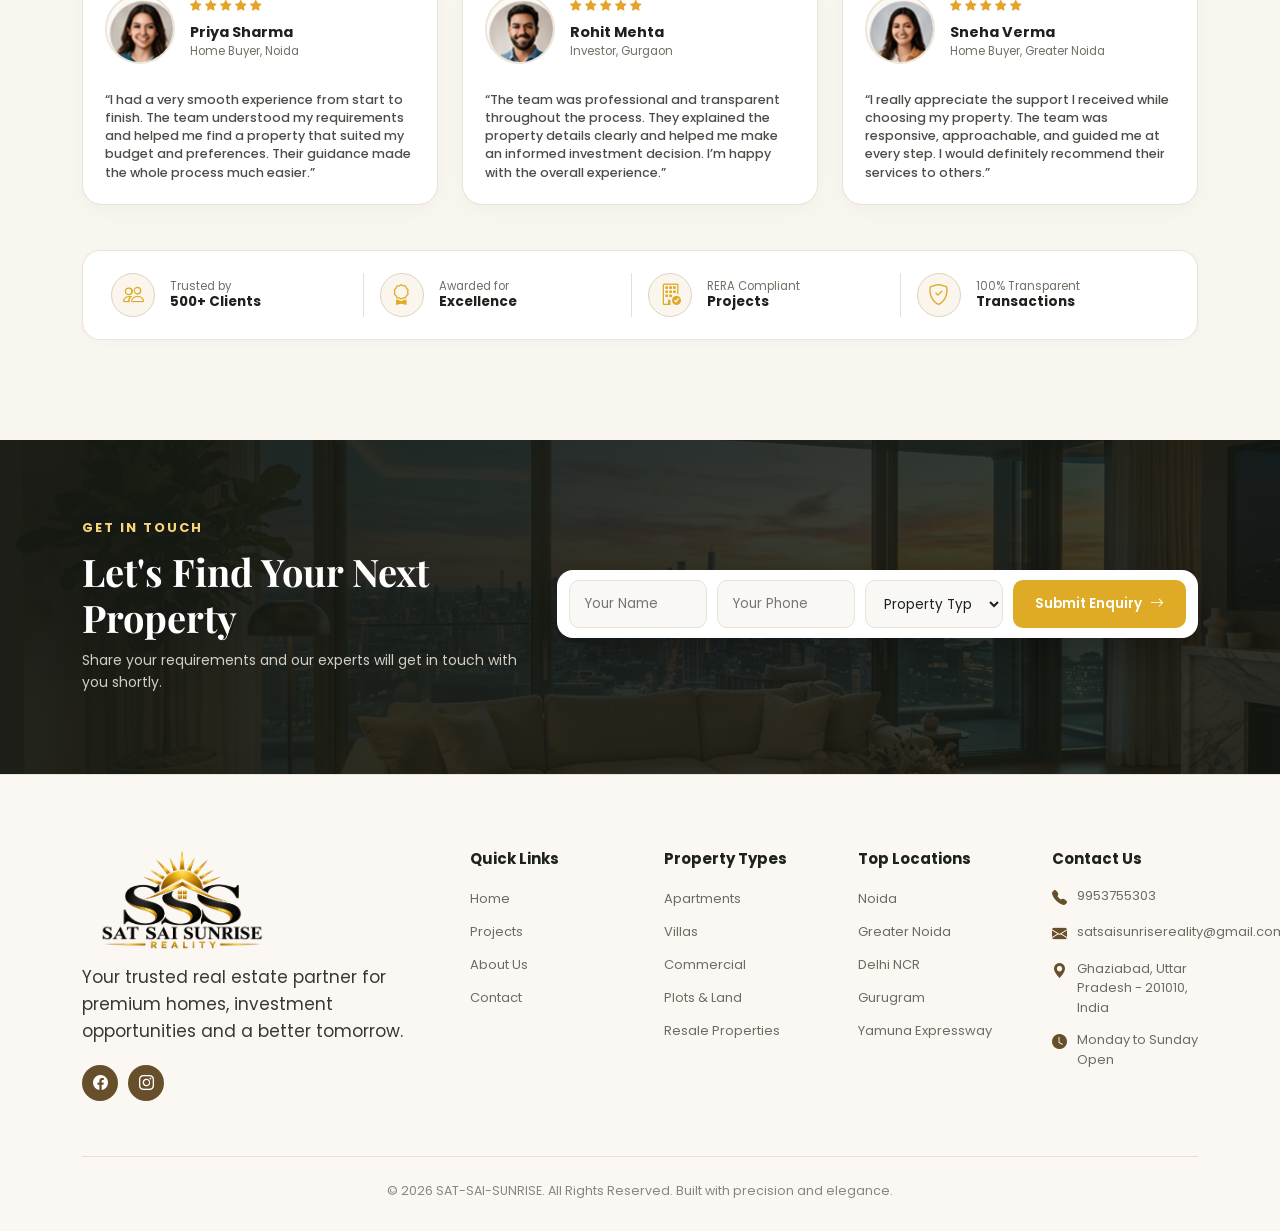
==== commit 696fde34: "change the color of this website" ====
--- a/index.html
+++ b/index.html
@@ -279,9 +279,9 @@
                     }
 
                     .prop-nav-btn:hover {
-                        background: #9a6a24;
+                        background: #dfab27;
                         color: #ffffff;
-                        box-shadow: 0 6px 20px rgba(154, 106, 36, 0.35);
+                        box-shadow: 0 6px 20px rgba(223, 171, 39, 0.35);
                         transform: translateY(-50%) scale(1.08);
                     }
 
@@ -368,9 +368,9 @@
                                         <span>Ghaziabad</span>
                                     </div>
                                     <a href="./The-Core-Mall/" class="btn w-100 mt-4 view-property-btn"
-                                        style="background-color: #9a6a24; color: #ffffff; border-radius: 8px; font-weight: 600; padding: 10px 0; transition: background-color 0.3s ease;"
-                                        onmouseover="this.style.backgroundColor='#75501b'"
-                                        onmouseout="this.style.backgroundColor='#9a6a24'">View Property</a>
+                                        style="background-color: #dfab27; color: #ffffff; border-radius: 8px; font-weight: 600; padding: 10px 0; transition: background-color 0.3s ease;"
+                                        onmouseover="this.style.backgroundColor='#c4931a'"
+                                        onmouseout="this.style.backgroundColor='#dfab27'">View Property</a>
                                 </div>
                             </div>
                         </div>
@@ -396,9 +396,9 @@
                                         <span>Dev Bhoomi Uttarakhand</span>
                                     </div>
                                     <a href="./Aarambh Resort/" class="btn w-100 mt-4 view-property-btn"
-                                        style="background-color: #9a6a24; color: #ffffff; border-radius: 8px; font-weight: 600; padding: 10px 0; transition: background-color 0.3s ease;"
-                                        onmouseover="this.style.backgroundColor='#75501b'"
-                                        onmouseout="this.style.backgroundColor='#9a6a24'">View Property</a>
+                                        style="background-color: #dfab27; color: #ffffff; border-radius: 8px; font-weight: 600; padding: 10px 0; transition: background-color 0.3s ease;"
+                                        onmouseover="this.style.backgroundColor='#c4931a'"
+                                        onmouseout="this.style.backgroundColor='#dfab27'">View Property</a>
                                 </div>
                             </div>
                         </div>
@@ -424,9 +424,9 @@
                                         <span>Near Kainchi Dham, Uttarakhand</span>
                                     </div>
                                     <a href="./Heaven-in-the-Forest/" class="btn w-100 mt-4 view-property-btn"
-                                        style="background-color: #9a6a24; color: #ffffff; border-radius: 8px; font-weight: 600; padding: 10px 0; transition: background-color 0.3s ease;"
-                                        onmouseover="this.style.backgroundColor='#75501b'"
-                                        onmouseout="this.style.backgroundColor='#9a6a24'">View Property</a>
+                                        style="background-color: #dfab27; color: #ffffff; border-radius: 8px; font-weight: 600; padding: 10px 0; transition: background-color 0.3s ease;"
+                                        onmouseover="this.style.backgroundColor='#c4931a'"
+                                        onmouseout="this.style.backgroundColor='#dfab27'">View Property</a>
                                 </div>
                             </div>
                         </div>
@@ -1246,7 +1246,7 @@
                         <li><span>Noida</span></li>
                         <li><span>Greater Noida</span></li>
                         <li><span>Delhi NCR</span></li>
-                        <li><span>Gurgaon</span></li>
+                        <li><span>Gurugram</span></li>
                         <li><span>Yamuna Expressway</span></li>
                     </ul>
 
--- a/css/style.css
+++ b/css/style.css
@@ -4,9 +4,9 @@
 
 :root {
 
-    --primary: #9a6a24;
-    --primary-dark: #75501b;
-    --gold-light: #c69a52;
+    --primary: #dfab27;
+    --primary-dark: #c4931a;
+    --gold-light: #f7d579;
 
     --dark: #20251f;
     --text: #2d302b;
@@ -111,7 +111,7 @@
 
 .brand-icon {
     font-size: 32px;
-    color: #9a6a24;
+    color: #dfab27;
     display: flex;
     align-items: center;
     justify-content: center;
@@ -157,7 +157,7 @@
 
 .nav-link:hover,
 .nav-link.active {
-    color: #9a6a24;
+    color: #dfab27;
 }
 
 /* =========================================================
@@ -174,7 +174,7 @@
     align-items: center;
     justify-content: center;
     padding: 10px 24px;
-    background: #9a6a24;
+    background: #dfab27;
     color: #ffffff;
     font-size: 15px;
     font-weight: 600;
@@ -185,10 +185,10 @@
 }
 
 .btn-contact-nav:hover {
-    background: #75501b;
+    background: #c4931a;
     color: #ffffff;
     transform: translateY(-1px);
-    box-shadow: 0 4px 14px rgba(117, 80, 27, 0.28);
+    box-shadow: 0 4px 14px rgba(223, 171, 39, 0.35);
 }
 
 /* =========================================================
@@ -282,7 +282,7 @@
     height: 10px;
     border-radius: 50%;
     border: 2px solid rgba(255, 255, 255, 0.95);
-    background: rgba(154, 106, 36, 0.45);
+    background: rgba(223, 171, 39, 0.45);
     box-shadow: 0 2px 8px rgba(0, 0, 0, 0.15);
     cursor: pointer;
     padding: 0;
@@ -291,15 +291,15 @@
 }
 
 .hero-dot:hover {
-    background: var(--primary, #9a6a24);
+    background: var(--primary, #dfab27);
     transform: scale(1.2);
 }
 
 .hero-dot.active {
     height: 26px;
     border-radius: 12px;
-    background: var(--primary, #9a6a24);
-    box-shadow: 0 4px 12px rgba(154, 106, 36, 0.4);
+    background: var(--primary, #dfab27);
+    box-shadow: 0 4px 12px rgba(223, 171, 39, 0.4);
 }
 
 .hero-container {
@@ -487,7 +487,7 @@
 }
 
 .section-tag-gold {
-    color: #9a6a24;
+    color: #dfab27;
     font-size: 11.5px;
     font-weight: 600;
     letter-spacing: 1.8px;
@@ -514,7 +514,7 @@
 }
 
 .view-all-link {
-    color: #9a6a24;
+    color: #dfab27;
     font-size: 13.5px;
     font-weight: 600;
     text-decoration: underline;
@@ -526,7 +526,7 @@
 }
 
 .view-all-link:hover {
-    color: #75501b;
+    color: #c4931a;
     transform: translateX(3px);
 }
 
@@ -658,7 +658,7 @@
 }
 
 .property-location-tag i {
-    color: #9a6a24;
+    color: #dfab27;
     font-size: 13.5px;
 }
 
@@ -682,7 +682,7 @@
 }
 
 .spec-unit svg {
-    color: #9a6a24;
+    color: #dfab27;
     flex-shrink: 0;
 }
 
@@ -690,6 +690,22 @@
     color: #dcd7cc;
     font-size: 13px;
     user-select: none;
+}
+
+.view-property-btn {
+    background-color: #dfab27 !important;
+    color: #ffffff !important;
+    border-radius: 8px;
+    font-weight: 600;
+    padding: 10px 0;
+    transition: all 0.3s ease;
+}
+
+.view-property-btn:hover {
+    background-color: #c4931a !important;
+    color: #ffffff !important;
+    transform: translateY(-1px);
+    box-shadow: 0 4px 14px rgba(223, 171, 39, 0.35);
 }
 
 
@@ -774,7 +790,7 @@
     display: flex;
     align-items: center;
     justify-content: center;
-    color: #9a6a24;
+    color: #dfab27;
     font-size: 20px;
     flex-shrink: 0;
 }
@@ -802,7 +818,7 @@
     width: 32px;
     height: 32px;
     border-radius: 50%;
-    background: #9a6a24;
+    background: #dfab27;
     color: #ffffff;
     display: flex;
     align-items: center;
@@ -814,7 +830,7 @@
 }
 
 .property-type-card:hover .type-arrow-btn {
-    background: #75501b;
+    background: #c4931a;
     transform: translateX(3px);
 }
 
@@ -857,7 +873,7 @@
     font-size: 12px;
     font-weight: 700;
     letter-spacing: 1.5px;
-    color: #9a6a24;
+    color: #dfab27;
     text-transform: uppercase;
     margin-bottom: 8px;
 }
@@ -899,7 +915,7 @@
 .why-feature-card:hover {
     transform: translateY(-3px);
     box-shadow: 0 12px 28px rgba(30, 34, 28, 0.07);
-    border-color: rgba(154, 106, 36, 0.35);
+    border-color: rgba(223, 171, 39, 0.35);
 }
 
 .why-icon-box {
@@ -908,7 +924,7 @@
     border-radius: 50%;
     background: #faf6ee;
     border: 1.5px solid #ded3be;
-    color: #9a6a24;
+    color: #dfab27;
     font-size: 23px;
     flex-shrink: 0;
     display: flex;
@@ -918,9 +934,9 @@
 }
 
 .why-feature-card:hover .why-icon-box {
-    background: #9a6a24;
+    background: #dfab27;
     color: #ffffff;
-    border-color: #9a6a24;
+    border-color: #dfab27;
 }
 
 .why-card-text {
@@ -995,7 +1011,7 @@
     display: inline-flex;
     align-items: center;
     gap: 10px;
-    background-color: #9a6a24;
+    background-color: #dfab27;
     color: #ffffff;
     padding: 13px 26px;
     border-radius: 10px;
@@ -1003,14 +1019,14 @@
     font-weight: 600;
     text-decoration: none;
     transition: all 0.3s ease;
-    box-shadow: 0 4px 14px rgba(154, 106, 36, 0.22);
+    box-shadow: 0 4px 14px rgba(223, 171, 39, 0.25);
 }
 
 .btn-view-locations:hover {
-    background-color: #7b531a;
+    background-color: #c4931a;
     color: #ffffff;
     transform: translateY(-2px);
-    box-shadow: 0 8px 22px rgba(154, 106, 36, 0.32);
+    box-shadow: 0 8px 22px rgba(223, 171, 39, 0.35);
 }
 
 .btn-view-locations i {
@@ -1099,7 +1115,7 @@
     width: 32px;
     height: 32px;
     border-radius: 50%;
-    background: #9a6a24;
+    background: #dfab27;
     color: #ffffff;
     display: flex;
     align-items: center;
@@ -1111,16 +1127,16 @@
 }
 
 .location-card-btn:hover {
-    background: #75501b;
+    background: #c4931a;
     color: #ffffff;
     transform: translateX(4px);
-    box-shadow: 0 4px 12px rgba(117, 80, 27, 0.28);
+    box-shadow: 0 4px 12px rgba(223, 171, 39, 0.3);
 }
 
 .location-card:hover .location-card-btn {
-    background: #75501b;
+    background: #c4931a;
     transform: translateX(4px);
-    box-shadow: 0 4px 12px rgba(117, 80, 27, 0.28);
+    box-shadow: 0 4px 12px rgba(223, 171, 39, 0.3);
 }
 
 
@@ -1172,8 +1188,8 @@
 }
 
 .testimonial-nav-btn:hover {
-    background: #9a6a24;
-    border-color: #9a6a24;
+    background: #dfab27;
+    border-color: #dfab27;
     color: #ffffff;
     transform: scale(1.06);
 }
@@ -1288,7 +1304,7 @@
     border-radius: 50%;
     background: #faf6ee;
     border: 1.5px solid #ded3be;
-    color: #9a6a24;
+    color: #dfab27;
     font-size: 21px;
     display: flex;
     align-items: center;
@@ -1298,9 +1314,9 @@
 }
 
 .trust-badge-item:hover .trust-badge-icon {
-    background: #9a6a24;
+    background: #dfab27;
     color: #ffffff;
-    border-color: #9a6a24;
+    border-color: #dfab27;
 }
 
 .trust-badge-text {
@@ -1401,9 +1417,9 @@
 
 .contact-cta-input:focus,
 .contact-cta-select:focus {
-    border-color: #9a6a24;
+    border-color: #dfab27;
     background: #ffffff;
-    box-shadow: 0 0 0 3px rgba(154, 106, 36, 0.15);
+    box-shadow: 0 0 0 3px rgba(223, 171, 39, 0.15);
 }
 
 .contact-cta-select {
@@ -1417,7 +1433,7 @@
 .contact-cta-btn {
     height: 48px;
     border: none;
-    background: #9a6a24;
+    background: #dfab27;
     color: #ffffff;
     padding: 0 22px;
     border-radius: 10px;
@@ -1432,9 +1448,9 @@
 }
 
 .contact-cta-btn:hover {
-    background: #75501b;
+    background: #c4931a;
     transform: translateY(-1px);
-    box-shadow: 0 6px 18px rgba(117, 80, 27, 0.3);
+    box-shadow: 0 6px 18px rgba(223, 171, 39, 0.35);
 }
 
 .contact-cta-btn i {
@@ -1477,7 +1493,7 @@
 .footer-brand-tagline {
     font-size: 8px;
     letter-spacing: 1px;
-    color: #9a6a24;
+    color: #dfab27;
     text-transform: uppercase;
     font-weight: 600;
     display: block;
@@ -1511,7 +1527,7 @@
 }
 
 .footer-social-btn:hover {
-    background: #9a6a24;
+    background: #dfab27;
     color: #ffffff;
     transform: translateY(-2px);
 }
@@ -1550,7 +1566,7 @@
 }
 
 .footer-links-list li a:hover {
-    color: #9a6a24;
+    color: #dfab27;
     transform: translateX(3px);
 }
 
@@ -1585,7 +1601,7 @@
 }
 
 .footer-contact-list li a:hover {
-    color: #9a6a24;
+    color: #dfab27;
 }
 
 .footer-bottom-bar {
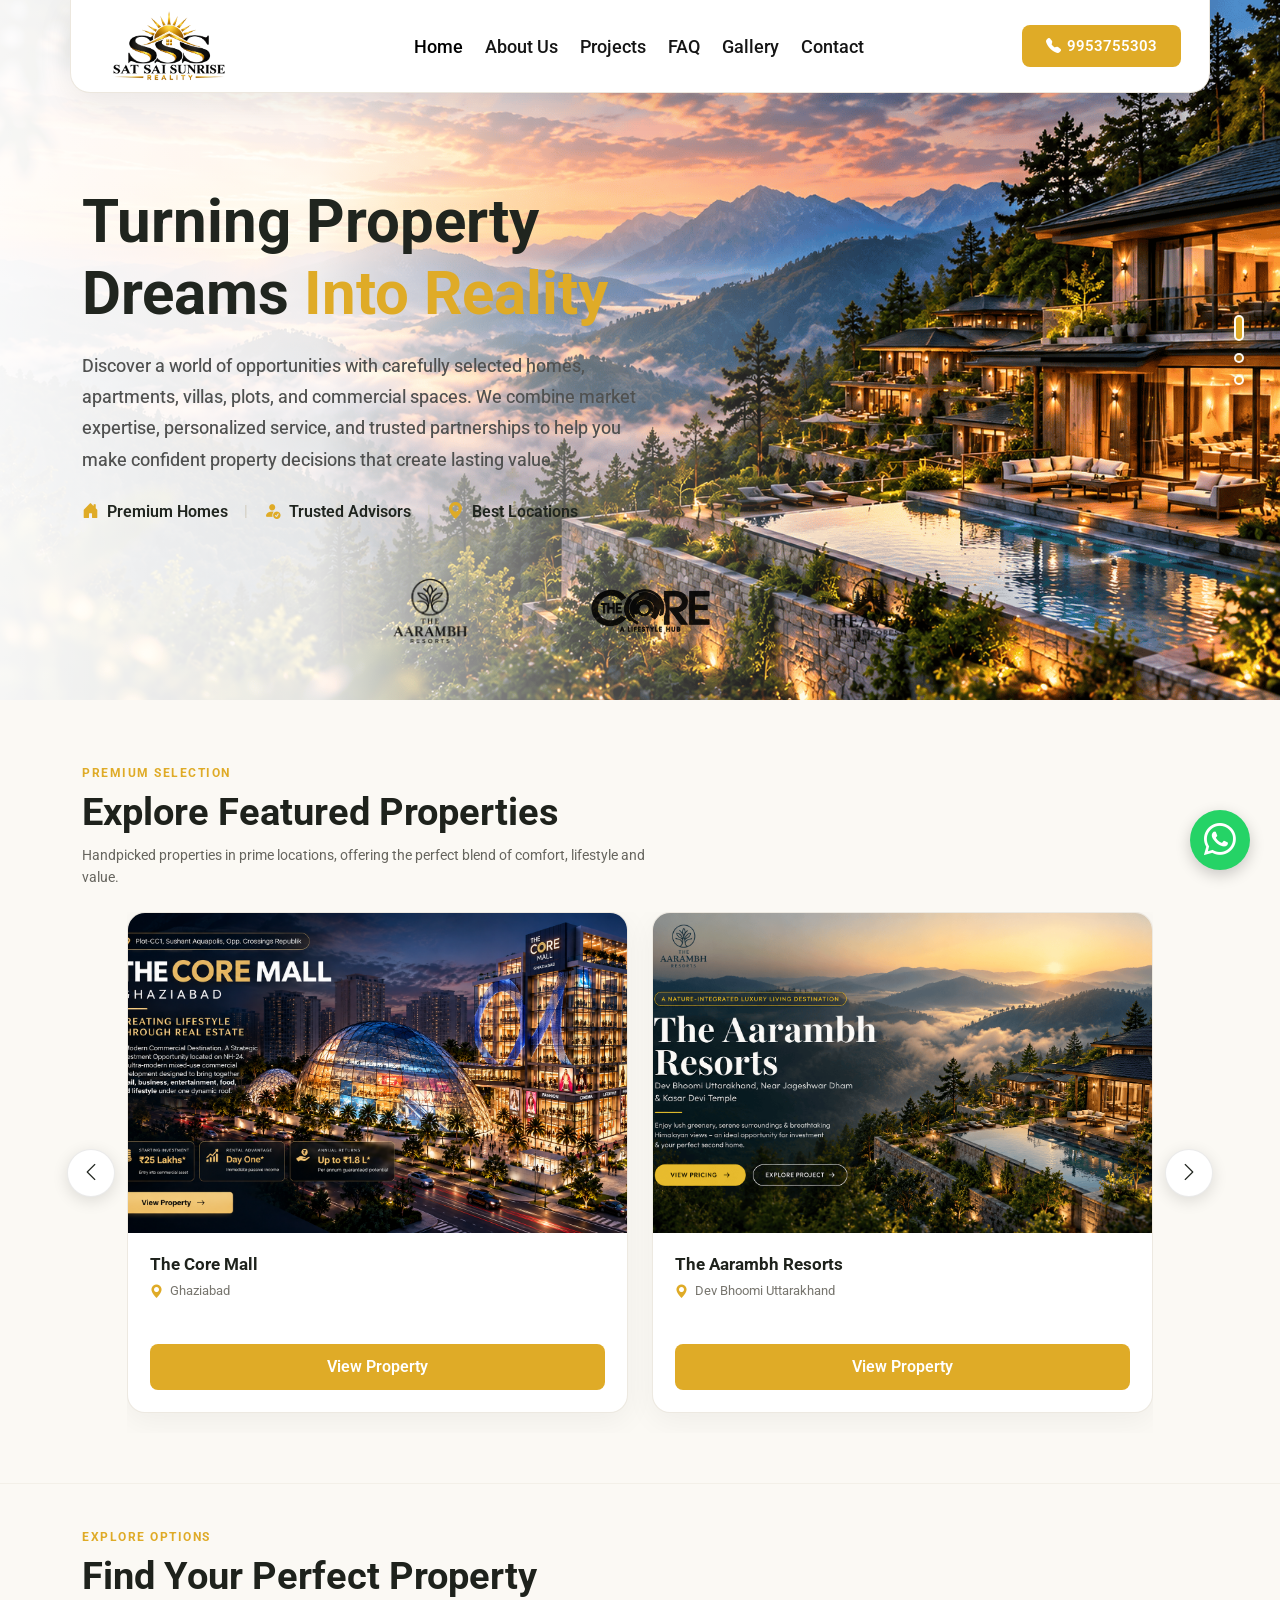
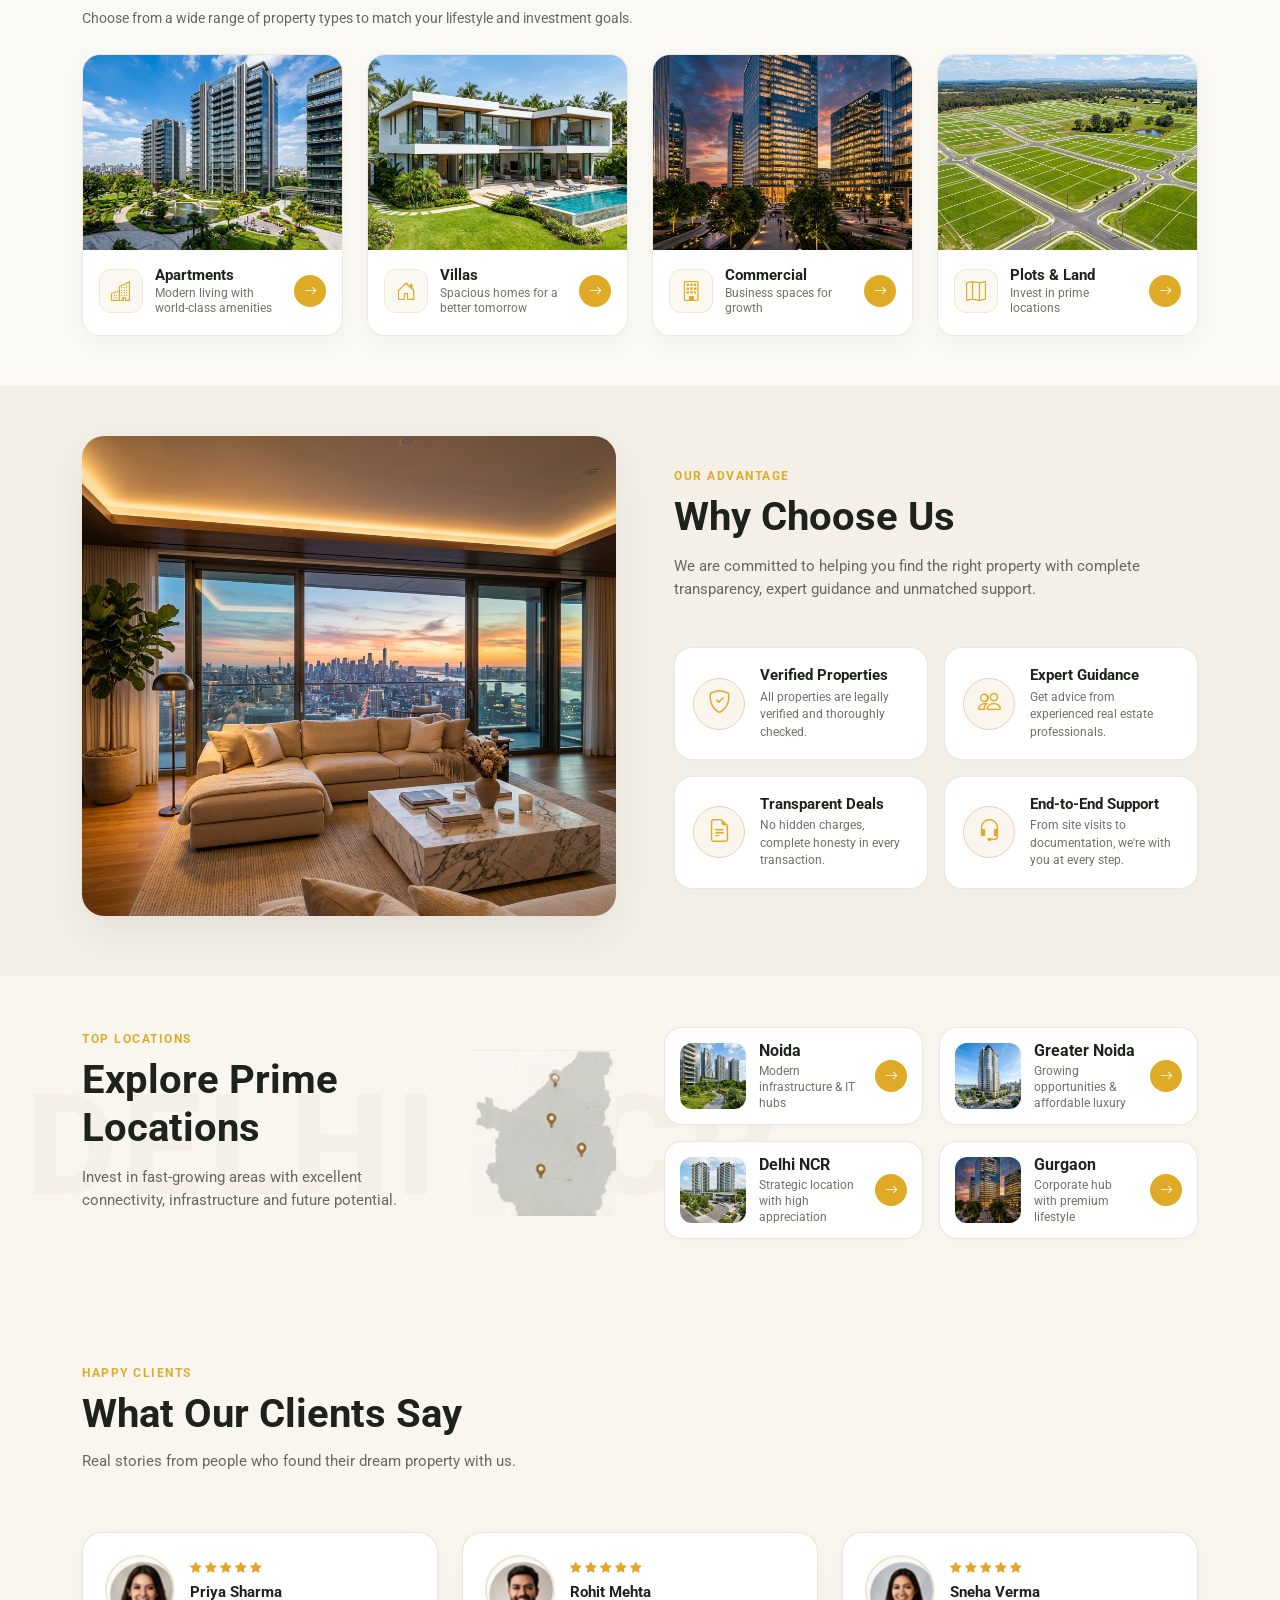
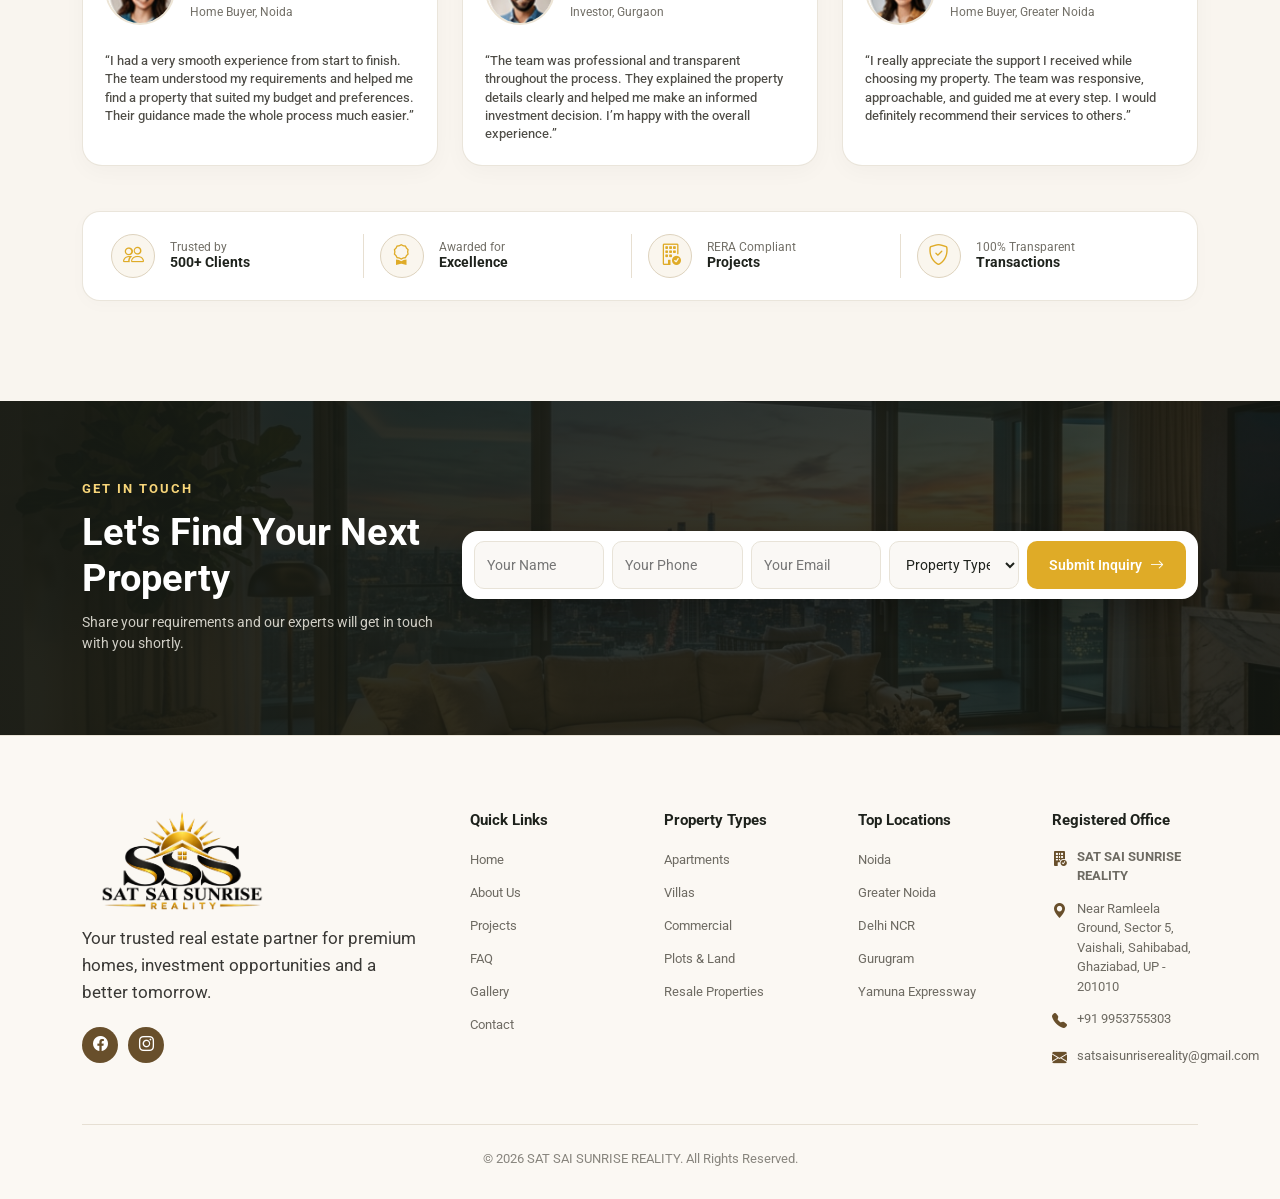
==== commit a30a6f97: "Add ai & google files and change the mail address" ====
--- a/index.html
+++ b/index.html
@@ -5,7 +5,46 @@
     <meta charset="UTF-8">
     <meta name="viewport" content="width=device-width, initial-scale=1.0">
 
-    <title>SAT-SAI-SUNRISE | Premium Real Estate</title>
+    <script>
+        // Instantly remove /index.html from browser URL address bar
+        if (window.location.pathname.endsWith('/index.html')) {
+            const cleanPath = window.location.pathname.replace(/\/index\.html$/, '/') || '/';
+            window.history.replaceState(null, '', cleanPath + window.location.search + window.location.hash);
+        }
+    </script>
+
+    <title>SAT SAI SUNRISE REALITY | Premium Real Estate &amp; Luxury Properties</title>
+    <meta name="description"
+        content="Discover premium homes, luxury villas, commercial shops, and high-yield real estate investments across Delhi NCR with SAT SAI SUNRISE REALITY.">
+    <meta name="keywords"
+        content="SAT SAI SUNRISE REALITY, real estate Delhi NCR, luxury homes, commercial property, apartments Ghaziabad, villas Noida, property investments NCR, buy property">
+    <meta name="author" content="SAT SAI SUNRISE REALITY">
+    <meta name="robots" content="index, follow, max-image-preview:large, max-snippet:-1, max-video-preview:-1">
+    <meta name="googlebot" content="index, follow, max-image-preview:large, max-snippet:-1, max-video-preview:-1">
+    <meta name="bingbot" content="index, follow, max-image-preview:large, max-snippet:-1, max-video-preview:-1">
+    <!-- Google Search Console Verification (Client can insert verification code below when provided) -->
+    <!-- <meta name="google-site-verification" content="YOUR_GOOGLE_VERIFICATION_CODE_HERE"> -->
+    <link rel="canonical" href="https://satsaisunrisereality.com/">
+    <link rel="alternate" type="text/markdown" href="https://satsaisunrisereality.com/llms.txt" title="LLM Context">
+    <link rel="help" type="text/markdown" href="https://satsaisunrisereality.com/llms.txt" title="LLM Documentation">
+
+    <!-- Open Graph / Facebook -->
+    <meta property="og:type" content="website">
+    <meta property="og:url" content="https://satsaisunrisereality.com/">
+    <meta property="og:title" content="SAT SAI SUNRISE REALITY | Premium Real Estate &amp; Luxury Properties">
+    <meta property="og:description"
+        content="Discover premium homes, luxury villas, commercial shops, and high-yield real estate investments across Delhi NCR with SAT SAI SUNRISE REALITY.">
+    <meta property="og:image" content="https://satsaisunrisereality.com/images/SSS-Realty-Logo.png">
+    <meta property="og:site_name" content="SAT SAI SUNRISE REALITY">
+    <meta property="og:locale" content="en_US">
+
+    <!-- Twitter -->
+    <meta name="twitter:card" content="summary_large_image">
+    <meta name="twitter:url" content="https://satsaisunrisereality.com/">
+    <meta name="twitter:title" content="SAT SAI SUNRISE REALITY | Premium Real Estate &amp; Luxury Properties">
+    <meta name="twitter:description"
+        content="Discover premium homes, luxury villas, commercial shops, and high-yield real estate investments across Delhi NCR with SAT SAI SUNRISE REALITY.">
+    <meta name="twitter:image" content="https://satsaisunrisereality.com/images/SSS-Realty-Logo.png">
 
     <!-- Favicon -->
     <link rel="icon" type="image/x-icon" href="favicon.ico">
@@ -23,9 +62,7 @@
     <!-- Google Fonts -->
     <link rel="preconnect" href="https://fonts.googleapis.com">
 
-    <link
-        href="https://fonts.googleapis.com/css2?family=Playfair+Display:wght@400;500;600;700&family=Poppins:wght@300;400;500;600;700&display=swap"
-        rel="stylesheet">
+    <link href="https://fonts.googleapis.com/css2?family=Roboto:wght@300;400;500;700;900&display=swap" rel="stylesheet">
 
     <!-- Main CSS -->
     <link rel="stylesheet" href="css/style.css">
@@ -33,6 +70,48 @@
     <!-- Responsive CSS -->
     <link rel="stylesheet" href="css/responsive.css">
 
+    <!-- Structured Data (JSON-LD) -->
+    <script type="application/ld+json">
+    {
+      "@context": "https://schema.org",
+      "@type": ["RealEstateAgent", "Organization"],
+      "name": "SAT SAI SUNRISE REALITY",
+      "legalName": "SAT SAI SUNRISE REALITY",
+      "description": "SAT SAI SUNRISE REALITY is a premier Indian real estate firm providing commercial, residential, and investment property advisory across Delhi NCR, Uttar Pradesh, and Uttarakhand.",
+      "image": "https://satsaisunrisereality.com/images/SSS-Realty-Logo.png",
+      "@id": "https://satsaisunrisereality.com/#organization",
+      "url": "https://satsaisunrisereality.com/",
+      "telephone": "+919953755303",
+      "email": "satsaisunrisereality@gmail.com",
+      "priceRange": "₹₹ - ₹₹₹₹",
+      "address": {
+        "@type": "PostalAddress",
+        "streetAddress": "Near Ramleela Ground, Sector 5, Vaishali, Sahibabad",
+        "addressLocality": "Ghaziabad",
+        "addressRegion": "Uttar Pradesh",
+        "postalCode": "201010",
+        "addressCountry": "IN"
+      },
+      "openingHoursSpecification": {
+        "@type": "OpeningHoursSpecification",
+        "dayOfWeek": [
+          "Monday",
+          "Tuesday",
+          "Wednesday",
+          "Thursday",
+          "Friday",
+          "Saturday",
+          "Sunday"
+        ],
+        "opens": "09:00",
+        "closes": "20:00"
+      },
+      "sameAs": [
+        "https://www.facebook.com/profile.php?id=61582430763586",
+        "https://www.instagram.com/saisunrisereality/"
+      ]
+    }
+    </script>
 </head>
 
 <body>
@@ -49,7 +128,7 @@
             <div class="container navbar-container">
 
                 <!-- Logo -->
-                <a href="#" class="navbar-brand brand-logo">
+                <a href="./" class="navbar-brand brand-logo">
 
                     <div class="brand-content" style="display: flex; align-items: center;">
                         <img src="images/SSS-Realty-Logo.png" alt="SAT SAI SUNRISE REALITY" style="max-height: 70px;">
@@ -73,28 +152,37 @@
                     <ul class="navbar-nav mx-auto">
 
                         <li class="nav-item">
-                            <a class="nav-link active" href="">
+                            <a class="nav-link active" href="./">
                                 Home
                             </a>
                         </li>
 
-
                         <li class="nav-item">
-                            <a class="nav-link" href="projects.html">
+                            <a class="nav-link" href="about_us/">
+                                About Us
+                            </a>
+                        </li>
+
+                        <li class="nav-item">
+                            <a class="nav-link" href="projects/">
                                 Projects
                             </a>
                         </li>
 
-
                         <li class="nav-item">
-                            <a class="nav-link" href="about.html">
-                                About Us
+                            <a class="nav-link" href="faq/">
+                                FAQ
                             </a>
                         </li>
 
-
                         <li class="nav-item">
-                            <a class="nav-link" href="contact.html">
+                            <a class="nav-link" href="gallery/">
+                                Gallery
+                            </a>
+                        </li>
+
+                        <li class="nav-item">
+                            <a class="nav-link" href="contact_us/">
                                 Contact
                             </a>
                         </li>
@@ -1104,7 +1192,7 @@
                 <div class="row align-items-center justify-content-between g-4">
 
                     <!-- Left: Titles -->
-                    <div class="col-lg-5 col-xl-5">
+                    <div class="col-lg-4 col-xl-4">
 
                         <span class="section-tag-gold-light">GET IN TOUCH</span>
 
@@ -1118,9 +1206,14 @@
 
 
                     <!-- Right: Floating Form Bar -->
-                    <div class="col-lg-7 col-xl-7">
-
-                        <form class="contact-cta-form" id="contactEnquiryForm">
+                    <div class="col-lg-8 col-xl-8">
+
+                        <form class="contact-cta-form" id="contactInquiryForm"
+                            action="https://formsubmit.co/satsaisunrisereality@gmail.com" method="POST">
+                            <input type="hidden" name="_subject"
+                                value="New Quick Property Inquiry (Home Page) - SAT SAI SUNRISE REALITY">
+                            <input type="hidden" name="_template" value="table">
+                            <input type="hidden" name="_captcha" value="false">
 
                             <div class="contact-form-row">
 
@@ -1134,6 +1227,12 @@
                                     <input type="tel" name="phone" class="contact-cta-input" placeholder="Your Phone"
                                         required pattern="\d{10}" maxlength="10" title="Please enter exactly 10 digits"
                                         oninput="this.value = this.value.replace(/[^0-9]/g, '')">
+                                </div>
+
+                                <div class="form-field-wrap">
+                                    <input type="email" name="email" class="contact-cta-input" placeholder="Your Email"
+                                        required pattern="[a-z0-9._%+\-]+@[a-z0-9.\-]+\.[a-z]{2,}$"
+                                        title="Please enter a valid email address">
                                 </div>
 
                                 <div class="form-field-wrap">
@@ -1149,7 +1248,7 @@
 
                                 <div class="form-field-btn">
                                     <button type="submit" class="contact-cta-btn">
-                                        <span>Submit Enquiry</span>
+                                        <span>Submit Inquiry</span>
                                         <i class="bi bi-arrow-right"></i>
                                     </button>
                                 </div>
@@ -1183,7 +1282,7 @@
                 <!-- Col 1: Brand & About -->
                 <div class="col-lg-4 col-md-12 col-12">
 
-                    <a href="#" class="footer-brand">
+                    <a href="./" class="footer-brand">
                         <div class="brand-content" style="display: flex; align-items: center;">
                             <img src="images/SSS-Realty-Logo.png" alt="SAT SAI SUNRISE REALITY"
                                 style="max-height: 100px;">
@@ -1212,10 +1311,12 @@
                     <h4 class="footer-col-title">Quick Links</h4>
 
                     <ul class="footer-links-list">
-                        <li><a href="index.html">Home</a></li>
-                        <li><a href="projects.html">Projects</a></li>
-                        <li><a href="about.html">About Us</a></li>
-                        <li><a href="contact.html">Contact</a></li>
+                        <li><a href="./">Home</a></li>
+                        <li><a href="about_us/">About Us</a></li>
+                        <li><a href="projects/">Projects</a></li>
+                        <li><a href="faq/">FAQ</a></li>
+                        <li><a href="gallery/">Gallery</a></li>
+                        <li><a href="contact_us/">Contact</a></li>
                     </ul>
 
                 </div>
@@ -1256,25 +1357,25 @@
                 <!-- Col 5: Contact Us -->
                 <div class="col-lg-2 col-md-3 col-12">
 
-                    <h4 class="footer-col-title">Contact Us</h4>
+                    <h4 class="footer-col-title">Registered Office</h4>
 
                     <ul class="footer-contact-list">
                         <li>
+                            <i class="bi bi-building-fill-check"></i>
+                            <span><strong>SAT SAI SUNRISE REALITY</strong></span>
+                        </li>
+                        <li>
+                            <i class="bi bi-geo-alt-fill"></i>
+                            <span>Near Ramleela Ground, Sector 5, Vaishali, Sahibabad, Ghaziabad, UP - 201010</span>
+                        </li>
+                        <li>
                             <i class="bi bi-telephone-fill"></i>
-                            <span>9953755303</span>
+                            <a href="tel:9953755303">+91 9953755303</a>
                         </li>
                         <li>
                             <i class="bi bi-envelope-fill"></i>
                             <span>satsaisunrisereality@gmail.com</span>
                         </li>
-                        <li>
-                            <i class="bi bi-geo-alt-fill"></i>
-                            <span>Ghaziabad, Uttar Pradesh - 201010, India</span>
-                        </li>
-                        <li>
-                            <i class="bi bi-clock-fill"></i>
-                            <span>Monday to Sunday Open</span>
-                        </li>
                     </ul>
 
                 </div>
@@ -1284,7 +1385,7 @@
 
             <!-- Bottom Copyright Bar -->
             <div class="footer-bottom-bar">
-                <p>© 2026 SAT-SAI-SUNRISE. All Rights Reserved. Built with precision and elegance.</p>
+                <p>© 2026 SAT SAI SUNRISE REALITY. All Rights Reserved.</p>
             </div>
 
         </div>
@@ -1296,27 +1397,6 @@
         <i class="bi bi-whatsapp"></i>
     </a>
 
-    <script>
-        document.getElementById("contactEnquiryForm").addEventListener("submit", function (e) {
-            e.preventDefault();
-
-            const name = this.querySelector('[name="name"]').value.trim();
-            const phone = this.querySelector('[name="phone"]').value.trim();
-            const propertyType = this.querySelector('[name="property_type"]').value;
-
-            const whatsappNumber = "919953755303";
-
-            const message = `Hello, I have a new property enquiry.
-
-            Name: ${name}
-            Phone: ${phone}
-            Property Type: ${propertyType}`;
-
-            const whatsappURL = `https://wa.me/${whatsappNumber}?text=${encodeURIComponent(message)}`;
-
-            window.open(whatsappURL, "_blank");
-        });
-    </script>
 
     <!-- Bootstrap JS -->
     <script src="https://cdn.jsdelivr.net/npm/bootstrap@5.3.3/dist/js/bootstrap.bundle.min.js">
--- a/css/style.css
+++ b/css/style.css
@@ -34,7 +34,7 @@
 
 body {
 
-    font-family: "Poppins", sans-serif;
+    font-family: "Roboto", sans-serif;
 
     color: var(--text);
 
@@ -119,7 +119,7 @@
 }
 
 .brand-content h1 {
-    font-family: "Playfair Display", serif;
+    font-family: "Roboto", sans-serif;
     font-size: 21px;
     font-weight: 700;
     letter-spacing: 0.6px;
@@ -314,7 +314,7 @@
 }
 
 .hero-title {
-    font-family: "Playfair Display", serif;
+    font-family: "Roboto", sans-serif;
     font-size: clamp(32px, 5.5vw, 60px);
     line-height: 1.2;
     font-weight: 700;
@@ -497,7 +497,7 @@
 }
 
 .featured-section-title {
-    font-family: "Playfair Display", serif;
+    font-family: "Roboto", sans-serif;
     font-size: 38px;
     font-weight: 700;
     color: #1e221c;
@@ -720,7 +720,7 @@
 }
 
 .types-section-title {
-    font-family: "Playfair Display", serif;
+    font-family: "Roboto", sans-serif;
     font-size: 38px;
     font-weight: 700;
     color: #1e221c;
@@ -879,7 +879,7 @@
 }
 
 .why-choose-title {
-    font-family: 'Playfair Display', Georgia, serif;
+    font-family: "Roboto", sans-serif;
     font-size: 40px;
     font-weight: 700;
     color: #1e221c;
@@ -974,7 +974,7 @@
     position: absolute;
     top: 20%;
     left: 2%;
-    font-family: 'Playfair Display', Georgia, serif;
+    font-family: "Roboto", sans-serif;
     font-size: 140px;
     font-weight: 800;
     color: rgba(154, 106, 36, 0.035);
@@ -991,7 +991,7 @@
 }
 
 .locations-title {
-    font-family: 'Playfair Display', Georgia, serif;
+    font-family: "Roboto", sans-serif;
     font-size: 40px;
     font-weight: 700;
     color: #1e221c;
@@ -1150,7 +1150,7 @@
 }
 
 .testimonials-title {
-    font-family: 'Playfair Display', Georgia, serif;
+    font-family: "Roboto", sans-serif;
     font-size: 40px;
     font-weight: 700;
     color: #1e221c;
@@ -1367,7 +1367,7 @@
 }
 
 .contact-cta-title {
-    font-family: 'Playfair Display', Georgia, serif;
+    font-family: "Roboto", sans-serif;
     font-size: 38px;
     font-weight: 700;
     color: #ffffff;
@@ -1393,7 +1393,7 @@
 .contact-form-row {
     display: flex;
     align-items: center;
-    gap: 10px;
+    gap: 8px;
 }
 
 .form-field-wrap {
@@ -1407,7 +1407,7 @@
     height: 48px;
     border: 1px solid #e8e3d8;
     border-radius: 10px;
-    padding: 0 14px;
+    padding: 0 12px;
     font-size: 13.5px;
     color: #1e221c;
     background: #faf8f5;
--- a/css/responsive.css
+++ b/css/responsive.css
@@ -111,9 +111,20 @@
         font-size: 34px;
     }
 
+    .contact-form-row {
+        gap: 6px;
+    }
+
+    .contact-cta-input,
+    .contact-cta-select {
+        padding: 0 8px;
+        font-size: 12.5px;
+    }
+
     .contact-cta-btn {
-        padding: 0 16px;
-        font-size: 13px;
+        padding: 0 12px;
+        font-size: 12px;
+        white-space: nowrap;
     }
 
 }
